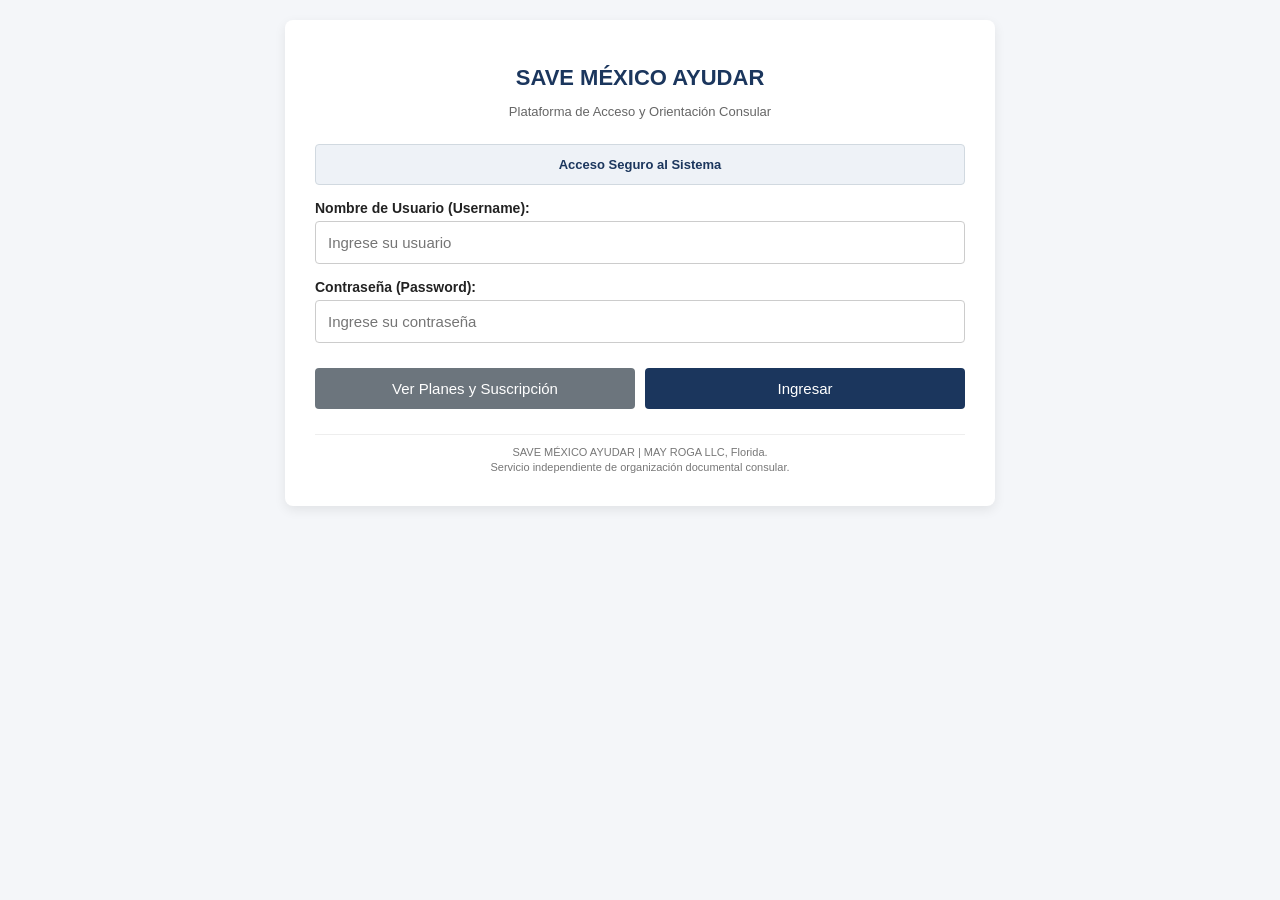
==== index.html @ ad518935 "Update index.html" ====
<!-- index.html -->
<!DOCTYPE html>
<html lang="es">
<head>
    <meta charset="UTF-8">
    <meta name="viewport" content="width=device-width, initial-scale=1.0">
    <title>SAVE MÉXICO AYUDAR - Asistente de Trámites Consulares</title>
    <style>
        body { font-family: 'Helvetica Neue', Arial, sans-serif; background: #f4f6f9; margin: 0; padding: 20px; color: #333; }
        .container { max-width: 650px; background: #fff; margin: auto; padding: 30px; border-radius: 8px; box-shadow: 0 4px 12px rgba(0,0,0,0.08); }
        h1 { color: #1b365d; text-align: center; font-size: 22px; margin-bottom: 5px; }
        p.subtitle { text-align: center; color: #666; margin-bottom: 25px; font-size: 13px; }
        .section-view { display: none; }
        .section-view.active { display: block; }
        label { display: block; margin-top: 15px; font-weight: bold; font-size: 14px; color: #222; }
        input, select { width: 100%; padding: 12px; margin-top: 5px; border: 1px solid #ccc; border-radius: 4px; box-sizing: border-box; font-size: 15px; background: #fff; }
        .buttons { margin-top: 25px; display: flex; justify-content: space-between; gap: 10px; }
        button { background: #1b365d; color: white; border: none; padding: 12px 20px; font-size: 15px; border-radius: 4px; cursor: pointer; flex: 1; }
        button.secondary { background: #6c757d; }
        button.stripe-btn { background: #635bff; font-weight: bold; }
        button:hover { opacity: 0.9; }
        .alert-box { background: #eef2f7; border: 1px solid #d1d9e0; color: #1b365d; padding: 12px; border-radius: 4px; margin-bottom: 15px; font-size: 13px; font-weight: bold; text-align: center; }
        .pricing-grid { display: flex; flex-direction: column; gap: 12px; margin-top: 15px; }
        .pricing-card { border: 1px solid #d1d9e0; border-radius: 6px; padding: 15px; background: #fdfdfd; cursor: pointer; transition: 0.2s; }
        .pricing-card:hover { border-color: #635bff; background: #f8f9ff; }
        .pricing-card h3 { margin: 0 0 5px 0; color: #1b365d; font-size: 16px; }
        .pricing-card p { margin: 0; font-size: 13px; color: #555; }
        .loading { text-align: center; font-size: 16px; color: #1b365d; display: none; margin-top: 20px; font-weight: bold; }
        .legal-footer { margin-top: 25px; font-size: 11px; color: #777; text-align: center; line-height: 1.4; border-top: 1px solid #eee; padding-top: 10px; }
    </style>
</head>
<body>

<div class="container">
    <h1>SAVE MÉXICO AYUDAR</h1>
    <p class="subtitle">Plataforma de Acceso y Orientación Consular</p>

    <!-- VISTA 1: AUTENTICACIÓN / ACCESO -->
    <div id="vista-login" class="section-view active">
        <div class="alert-box">Acceso Seguro al Sistema</div>
        
        <label>Nombre de Usuario (Username):</label>
        <input type="text" id="login_user" placeholder="Ingrese su usuario">
        
        <label>Contraseña (Password):</label>
        <input type="password" id="login_pass" placeholder="Ingrese su contraseña">

        <div class="buttons">
            <button class="secondary" onclick="mostrarSeccion('vista-planes')">Ver Planes y Suscripción</button>
            <button onclick="verificarAcceso()">Ingresar</button>
        </div>
    </div>

    <!-- VISTA 2: PLANES Y PAGOS STRIPE -->
    <div id="vista-planes" class="section-view">
        <div class="alert-box">Selecciona tu plan de servicio en SAVE MÉXICO AYUDAR</div>
        
        <div class="pricing-grid">
            <div class="pricing-card" onclick="seleccionarPlan('price_id_1', '35.99')">
                <h3>Plan Diario — $35.99 USD</h3>
                <p>Acceso único por 1 día de servicio.</p>
            </div>
            <div class="pricing-card" onclick="seleccionarPlan('price_id_2', '69.99')">
                <h3>Plan Mensual — $69.99 USD</h3>
                <p>Suscripción por 1 mes (Hasta 3 consultas diarias).</p>
            </div>
            <div class="pricing-card" onclick="seleccionarPlan('price_id_3', '300.00')">
                <h3>Plan Anual — $300.00 USD</h3>
                <p>Suscripción por 1 año completo (Hasta 10 consultas diarias).</p>
            </div>
        </div>

        <div class="buttons">
            <button class="secondary" onclick="mostrarSeccion('vista-login')">Volver al Login</button>
            <button class="stripe-btn" onclick="pagarStripe()">Proceder al Pago</button>
        </div>
    </div>

    <!-- VISTA 3: TRAMITE / PREGUNTA CENTRAL -->
    <div id="vista-tramite" class="section-view">
        <div class="alert-box">¿Qué necesitas resolver hoy?</div>
        
        <div id="paso-1" class="step-form">
            <label>Trámite o Gestión:</label>
            <select id="categoria_tramite" onchange="actualizarCamposDinamicos()">
                <option value="pasaporte">🛂 Pasaporte Mexicano</option>
                <option value="matricula">🪪 Matrícula Consular</option>
                <option value="ine">🗳️ Credencial para Votar (INE)</option>
                <option value="registro">👶 Registro de Nacimiento</option>
                <option value="actas">📜 Copias de Actas desde México</option>
                <option value="poderes">⚖️ Poderes Notariales</option>
            </select>

            <label>Primer Nombre:</label>
            <input type="text" id="primer_nombre" placeholder="Ej. JUAN">
            
            <label>Primer Apellido:</label>
            <input type="text" id="primer_apellido" placeholder="Ej. PÉREZ">
            
            <div class="buttons">
                <button class="secondary" onclick="cerrarSesion()">Salir</button>
                <button onclick="irPaso2()">Siguiente</button>
            </div>
        </div>

        <div id="paso-2" class="step-form" style="display: none;">
            <label>Fecha de Nacimiento:</label>
            <input type="date" id="fecha_nacimiento">
            
            <label>Lugar de Nacimiento en México:</label>
            <input type="text" id="lugar_nacimiento" placeholder="Ej. JALISCO">

            <label>Dirección Actual en EE. UU. (Con Código Postal):</label>
            <input type="text" id="direccion_usa" placeholder="Ej. 123 MAIN ST, MIAMI FL 33101">
            
            <label>Teléfono de Contacto (10 dígitos):</label>
            <input type="text" id="telefono" placeholder="Ej. 7860000000">

            <div id="seccion-extra" style="display: none;">
                <label id="label-extra-1">Dato Adicional:</label>
                <input type="text" id="extra_1" placeholder="">
                
                <label id="label-extra-2">Dato Opcional:</label>
                <input type="text" id="extra_2" placeholder="">
            </div>

            <div class="buttons">
                <button class="secondary" onclick="irPaso1()">Atrás</button>
                <button onclick="enviarDatosTramite()" style="background: #28a745;">Generar Guía PDF</button>
            </div>
        </div>
    </div>

    <div class="loading" id="loading-box">
        <p>Procesando solicitud...</p>
    </div>

    <div class="legal-footer">
        SAVE MÉXICO AYUDAR | MAY ROGA LLC, Florida.<br>
        Servicio independiente de organización documental consular.
    </div>
</div>

<script>
    let planSeleccionado = '';

    function mostrarSeccion(id) {
        document.querySelectorAll('.section-view').forEach(el => el.classList.remove('active'));
        document.getElementById(id).classList.add('active');
    }

    function verificarAcceso() {
        const u = document.getElementById('login_user').value.trim();
        const p = document.getElementById('login_pass').value.trim();
        if(!u || !p) {
            alert('⚠️ Ingrese su usuario y contraseña.');
            return;
        }
        mostrarSeccion('vista-tramite');
    }

    function seleccionarPlan(priceId, monto) {
        planSeleccionado = priceId;
        alert('Plan seleccionado (' + monto + ' USD).');
    }

    async function pagarStripe() {
        if(!planSeleccionado) {
            alert('⚠️ Seleccione un plan primero.');
            return;
        }
        try {
            const response = await fetch('/api/create-checkout-session', {
                method: 'POST',
                headers: { 'Content-Type': 'application/json' },
                body: JSON.stringify({ price_id: planSeleccionado })
            });
            const data = await response.json();
            if(response.ok && data.checkout_url) {
                window.location.href = data.checkout_url;
            } else {
                alert('Error al iniciar pago: ' + (data.detail || 'Desconocido'));
            }
        } catch (error) {
            alert('Error de conexión con la pasarela de pago.');
        }
    }

    function cerrarSesion() {
        document.getElementById('login_user').value = '';
        document.getElementById('login_pass').value = '';
        mostrarSeccion('vista-login');
    }

    function irPaso2() {
        if(!document.getElementById('primer_nombre').value.trim() || !document.getElementById('primer_apellido').value.trim()) {
            alert('⚠️ Complete su nombre y apellido.');
            return;
        }
        document.getElementById('paso-1').style.display = 'none';
        document.getElementById('paso-2').style.display = 'block';
        actualizarCamposDinamicos();
    }

    function irPaso1() {
        document.getElementById('paso-2').style.display = 'none';
        document.getElementById('paso-1').style.display = 'block';
    }

    function actualizarCamposDinamicos() {
        const tipo = document.getElementById('categoria_tramite').value;
        const seccionExtra = document.getElementById('seccion-extra');
        const lbl1 = document.getElementById('label-extra-1');
        const lbl2 = document.getElementById('label-extra-2');

        if (tipo === 'pasaporte' || tipo === 'ine') {
            seccionExtra.style.display = 'none';
        } else {
            seccionExtra.style.display = 'block';
            if (tipo === 'matricula') {
                lbl1.innerText = "Contacto de Emergencia:";
                lbl2.innerText = "Teléfono de Emergencia:";
            } else if (tipo === 'registro') {
                lbl1.innerText = "Nombre del Padre/Madre Mexicano:";
                lbl2.innerText = "Hospital en EE. UU.:";
            } else if (tipo === 'actas') {
                lbl1.innerText = "Tipo de Acta:";
                lbl2.innerText = "CURP o Datos de Registro:";
            } else if (tipo === 'poderes') {
                lbl1.innerText = "Nombre en México:";
                lbl2.innerText = "Propósito del Poder:";
            }
        }
    }

    async function enviarDatosTramite() {
        const dir = document.getElementById('direccion_usa').value.trim();
        const tel = document.getElementById('telefono').value.trim();
        const fecha = document.getElementById('fecha_nacimiento').value;
        const lugar = document.getElementById('lugar_nacimiento').value.trim();

        if (!dir || !tel || !fecha || !lugar) {
            alert('⚠️ Todos los campos son obligatorios.');
            return;
        }

        const payload = {
            categoria_tramite: document.getElementById('categoria_tramite').value,
            primer_nombre: document.getElementById('primer_nombre').value,
            primer_apellido: document.getElementById('primer_apellido').value,
            fecha_nacimiento: fecha,
            lugar_nacimiento: lugar,
            direccion_usa: dir,
            telefono: tel,
            extra_1: document.getElementById('extra_1').value,
            extra_2: document.getElementById('extra_2').value
        };

        document.getElementById('vista-tramite').style.display = 'none';
        document.getElementById('loading-box').style.display = 'block';

        const u = document.getElementById('login_user').value.trim();
        const p = document.getElementById('login_pass').value.trim();
        const credentials = btoa(u + ':' + p);

        try {
            const response = await fetch('/api/generar-guia-consular', {
                method: 'POST',
                headers: { 
                    'Content-Type': 'application/json',
                    'Authorization': 'Basic ' + credentials
                },
                body: JSON.stringify(payload)
            });

            const resultado = await response.json();
            if (response.ok) {
                window.location.href = resultado.archivo;
            } else {
                alert('Error: ' + resultado.detail);
                document.getElementById('loading-box').style.display = 'none';
                document.getElementById('vista-tramite').style.display = 'block';
            }
        } catch (error) {
            alert('Error de conexión.');
            document.getElementById('loading-box').style.display = 'none';
            document.getElementById('vista-tramite').style.display = 'block';
        }
    }
</script>

</body>
</html>
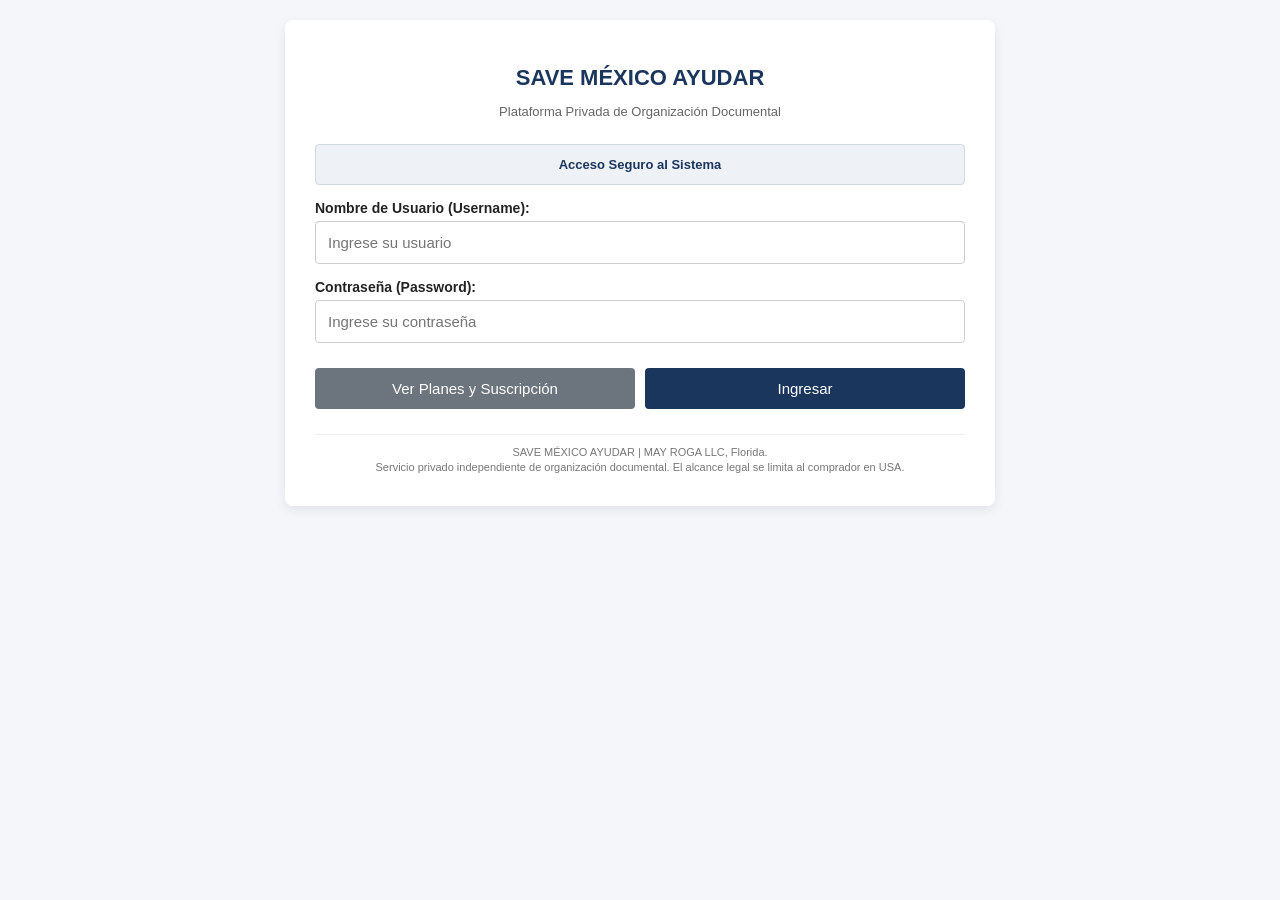
==== commit a6e5bf59: "Update index.html" ====
--- a/index.html
+++ b/index.html
@@ -4,7 +4,7 @@
 <head>
     <meta charset="UTF-8">
     <meta name="viewport" content="width=device-width, initial-scale=1.0">
-    <title>SAVE MÉXICO AYUDAR - Asistente de Trámites Consulares</title>
+    <title>SAVE MÉXICO AYUDAR - Asistencia Privada de Gestión Documental</title>
     <style>
         body { font-family: 'Helvetica Neue', Arial, sans-serif; background: #f4f6f9; margin: 0; padding: 20px; color: #333; }
         .container { max-width: 650px; background: #fff; margin: auto; padding: 30px; border-radius: 8px; box-shadow: 0 4px 12px rgba(0,0,0,0.08); }
@@ -33,7 +33,7 @@
 
 <div class="container">
     <h1>SAVE MÉXICO AYUDAR</h1>
-    <p class="subtitle">Plataforma de Acceso y Orientación Consular</p>
+    <p class="subtitle">Plataforma Privada de Organización Documental</p>
 
     <!-- VISTA 1: AUTENTICACIÓN / ACCESO -->
     <div id="vista-login" class="section-view active">
@@ -78,7 +78,7 @@
 
     <!-- VISTA 3: TRAMITE / PREGUNTA CENTRAL -->
     <div id="vista-tramite" class="section-view">
-        <div class="alert-box">¿Qué necesitas resolver hoy?</div>
+        <div class="alert-box">¿Qué trámite o expediente desea organizar hoy?</div>
         
         <div id="paso-1" class="step-form">
             <label>Trámite o Gestión:</label>
@@ -132,12 +132,12 @@
     </div>
 
     <div class="loading" id="loading-box">
-        <p>Procesando solicitud...</p>
+        <p>Procesando solicitud de expediente...</p>
     </div>
 
     <div class="legal-footer">
         SAVE MÉXICO AYUDAR | MAY ROGA LLC, Florida.<br>
-        Servicio independiente de organización documental consular.
+        Servicio privado independiente de organización documental. El alcance legal se limita al comprador en USA.
     </div>
 </div>
 
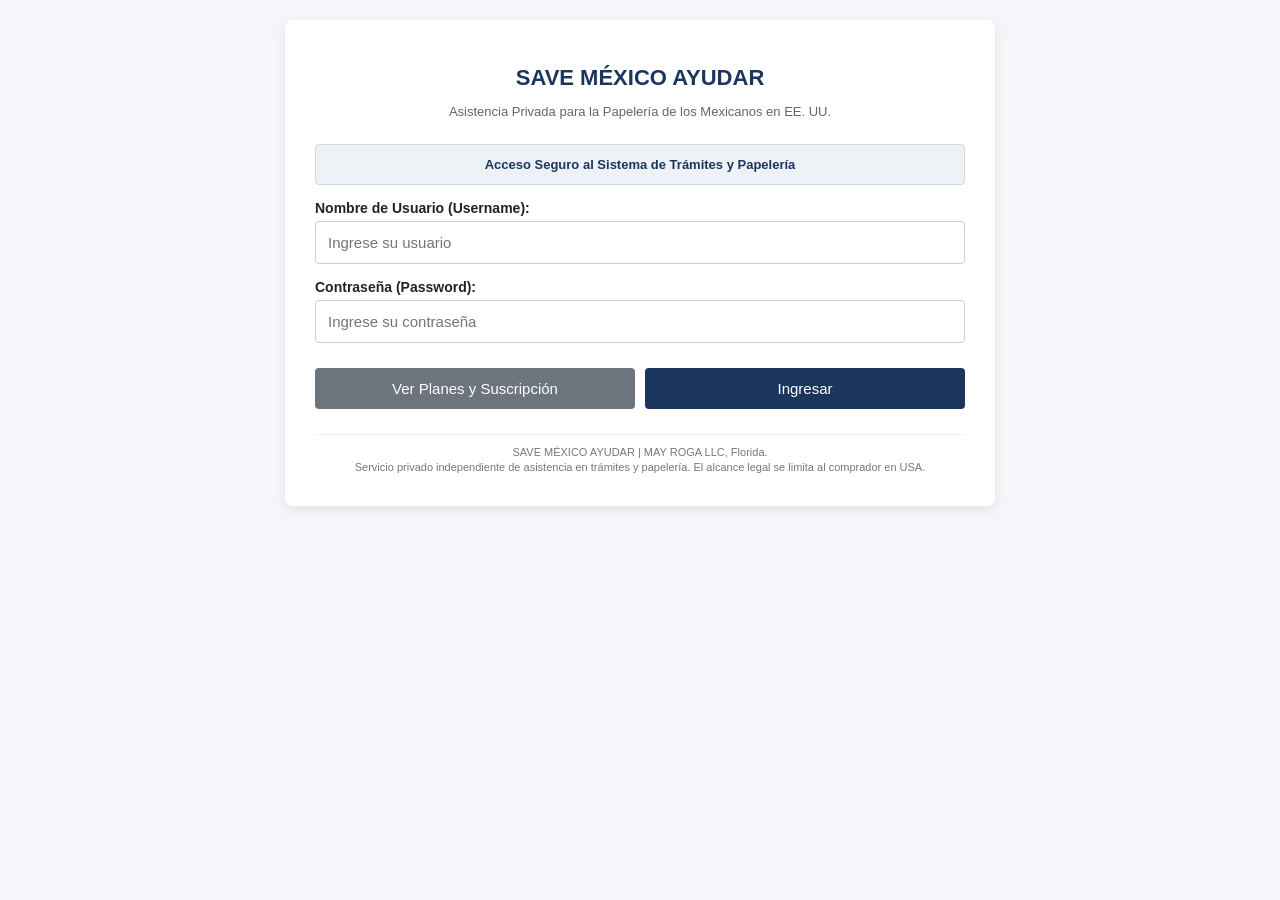
==== commit bec07c17: "Update index.html" ====
--- a/index.html
+++ b/index.html
@@ -33,11 +33,11 @@
 
 <div class="container">
     <h1>SAVE MÉXICO AYUDAR</h1>
-    <p class="subtitle">Plataforma Privada de Organización Documental</p>
+    <p class="subtitle">Asistencia Privada para la Papelería de los Mexicanos en EE. UU.</p>
 
     <!-- VISTA 1: AUTENTICACIÓN / ACCESO -->
     <div id="vista-login" class="section-view active">
-        <div class="alert-box">Acceso Seguro al Sistema</div>
+        <div class="alert-box">Acceso Seguro al Sistema de Trámites y Papelería</div>
         
         <label>Nombre de Usuario (Username):</label>
         <input type="text" id="login_user" placeholder="Ingrese su usuario">
@@ -53,18 +53,18 @@
 
     <!-- VISTA 2: PLANES Y PAGOS STRIPE -->
     <div id="vista-planes" class="section-view">
-        <div class="alert-box">Selecciona tu plan de servicio en SAVE MÉXICO AYUDAR</div>
+        <div class="alert-box">Selecciona tu plan para resolver tu papelería sin pagar gestores costosos</div>
         
         <div class="pricing-grid">
-            <div class="pricing-card" onclick="seleccionarPlan('price_id_1', '35.99')">
+            <div class="pricing-card" onclick="seleccionarPlan('price_1OtXYZ...', '35.99')">
                 <h3>Plan Diario — $35.99 USD</h3>
-                <p>Acceso único por 1 día de servicio.</p>
-            </div>
-            <div class="pricing-card" onclick="seleccionarPlan('price_id_2', '69.99')">
+                <p>Acceso único por 1 día de servicio para tus gestiones urgentes.</p>
+            </div>
+            <div class="pricing-card" onclick="seleccionarPlan('price_1OtXZa...', '69.99')">
                 <h3>Plan Mensual — $69.99 USD</h3>
                 <p>Suscripción por 1 mes (Hasta 3 consultas diarias).</p>
             </div>
-            <div class="pricing-card" onclick="seleccionarPlan('price_id_3', '300.00')">
+            <div class="pricing-card" onclick="seleccionarPlan('price_1OtXac...', '300.00')">
                 <h3>Plan Anual — $300.00 USD</h3>
                 <p>Suscripción por 1 año completo (Hasta 10 consultas diarias).</p>
             </div>
@@ -78,10 +78,10 @@
 
     <!-- VISTA 3: TRAMITE / PREGUNTA CENTRAL -->
     <div id="vista-tramite" class="section-view">
-        <div class="alert-box">¿Qué trámite o expediente desea organizar hoy?</div>
+        <div class="alert-box">¿Qué trámite o documento consular necesitas resolver hoy?</div>
         
         <div id="paso-1" class="step-form">
-            <label>Trámite o Gestión:</label>
+            <label>Trámite o Papelería:</label>
             <select id="categoria_tramite" onchange="actualizarCamposDinamicos()">
                 <option value="pasaporte">🛂 Pasaporte Mexicano</option>
                 <option value="matricula">🪪 Matrícula Consular</option>
@@ -94,9 +94,15 @@
             <label>Primer Nombre:</label>
             <input type="text" id="primer_nombre" placeholder="Ej. JUAN">
             
+            <label>Segundo Nombre (Opcional):</label>
+            <input type="text" id="segundo_nombre" placeholder="Ej. CARLOS">
+
             <label>Primer Apellido:</label>
             <input type="text" id="primer_apellido" placeholder="Ej. PÉREZ">
             
+            <label>Segundo Apellido (Opcional):</label>
+            <input type="text" id="segundo_apellido" placeholder="Ej. GÓMEZ">
+
             <div class="buttons">
                 <button class="secondary" onclick="cerrarSesion()">Salir</button>
                 <button onclick="irPaso2()">Siguiente</button>
@@ -132,12 +138,12 @@
     </div>
 
     <div class="loading" id="loading-box">
-        <p>Procesando solicitud de expediente...</p>
+        <p>Procesando su solicitud de papelería...</p>
     </div>
 
     <div class="legal-footer">
         SAVE MÉXICO AYUDAR | MAY ROGA LLC, Florida.<br>
-        Servicio privado independiente de organización documental. El alcance legal se limita al comprador en USA.
+        Servicio privado independiente de asistencia en trámites y papelería. El alcance legal se limita al comprador en USA.
     </div>
 </div>
 
@@ -194,7 +200,7 @@
 
     function irPaso2() {
         if(!document.getElementById('primer_nombre').value.trim() || !document.getElementById('primer_apellido').value.trim()) {
-            alert('⚠️ Complete su nombre y apellido.');
+            alert('⚠️ Complete su primer nombre y primer apellido.');
             return;
         }
         document.getElementById('paso-1').style.display = 'none';
@@ -240,14 +246,16 @@
         const lugar = document.getElementById('lugar_nacimiento').value.trim();
 
         if (!dir || !tel || !fecha || !lugar) {
-            alert('⚠️ Todos los campos son obligatorios.');
+            alert('⚠️ Todos los campos obligatorios deben estar llenos.');
             return;
         }
 
         const payload = {
             categoria_tramite: document.getElementById('categoria_tramite').value,
             primer_nombre: document.getElementById('primer_nombre').value,
+            segundo_nombre: document.getElementById('segundo_nombre').value,
             primer_apellido: document.getElementById('primer_apellido').value,
+            segundo_apellido: document.getElementById('segundo_apellido').value,
             fecha_nacimiento: fecha,
             lugar_nacimiento: lugar,
             direccion_usa: dir,
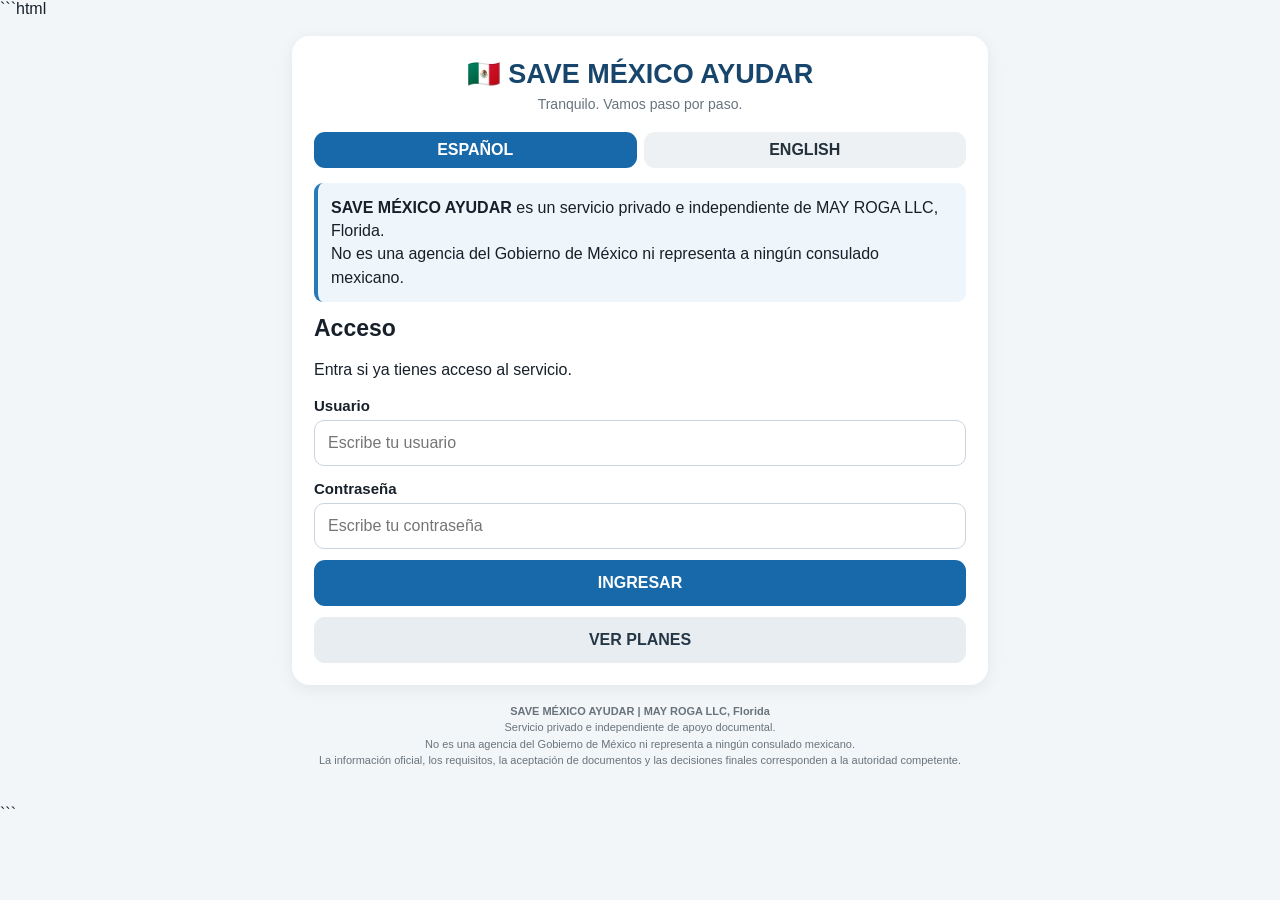
==== commit 420062aa: "Update index.html" ====
--- a/index.html
+++ b/index.html
@@ -1,301 +1,614 @@
-<!-- index.html -->
+```html
 <!DOCTYPE html>
 <html lang="es">
 <head>
-    <meta charset="UTF-8">
-    <meta name="viewport" content="width=device-width, initial-scale=1.0">
-    <title>SAVE MÉXICO AYUDAR - Asistencia Privada de Gestión Documental</title>
-    <style>
-        body { font-family: 'Helvetica Neue', Arial, sans-serif; background: #f4f6f9; margin: 0; padding: 20px; color: #333; }
-        .container { max-width: 650px; background: #fff; margin: auto; padding: 30px; border-radius: 8px; box-shadow: 0 4px 12px rgba(0,0,0,0.08); }
-        h1 { color: #1b365d; text-align: center; font-size: 22px; margin-bottom: 5px; }
-        p.subtitle { text-align: center; color: #666; margin-bottom: 25px; font-size: 13px; }
-        .section-view { display: none; }
-        .section-view.active { display: block; }
-        label { display: block; margin-top: 15px; font-weight: bold; font-size: 14px; color: #222; }
-        input, select { width: 100%; padding: 12px; margin-top: 5px; border: 1px solid #ccc; border-radius: 4px; box-sizing: border-box; font-size: 15px; background: #fff; }
-        .buttons { margin-top: 25px; display: flex; justify-content: space-between; gap: 10px; }
-        button { background: #1b365d; color: white; border: none; padding: 12px 20px; font-size: 15px; border-radius: 4px; cursor: pointer; flex: 1; }
-        button.secondary { background: #6c757d; }
-        button.stripe-btn { background: #635bff; font-weight: bold; }
-        button:hover { opacity: 0.9; }
-        .alert-box { background: #eef2f7; border: 1px solid #d1d9e0; color: #1b365d; padding: 12px; border-radius: 4px; margin-bottom: 15px; font-size: 13px; font-weight: bold; text-align: center; }
-        .pricing-grid { display: flex; flex-direction: column; gap: 12px; margin-top: 15px; }
-        .pricing-card { border: 1px solid #d1d9e0; border-radius: 6px; padding: 15px; background: #fdfdfd; cursor: pointer; transition: 0.2s; }
-        .pricing-card:hover { border-color: #635bff; background: #f8f9ff; }
-        .pricing-card h3 { margin: 0 0 5px 0; color: #1b365d; font-size: 16px; }
-        .pricing-card p { margin: 0; font-size: 13px; color: #555; }
-        .loading { text-align: center; font-size: 16px; color: #1b365d; display: none; margin-top: 20px; font-weight: bold; }
-        .legal-footer { margin-top: 25px; font-size: 11px; color: #777; text-align: center; line-height: 1.4; border-top: 1px solid #eee; padding-top: 10px; }
-    </style>
+<meta charset="UTF-8">
+<meta name="viewport" content="width=device-width,initial-scale=1">
+<title>SAVE MÉXICO AYUDAR</title>
+<style>
+*{box-sizing:border-box}
+body{margin:0;background:#f3f6f8;color:#17202a;font-family:Arial,Helvetica,sans-serif}
+.wrap{max-width:720px;margin:auto;padding:18px 12px}
+.card{background:#fff;border-radius:18px;padding:22px;box-shadow:0 4px 18px #0001;margin-bottom:15px}
+.logo{text-align:center;font-size:27px;font-weight:800;color:#17456b}
+.sub{text-align:center;color:#68737d;font-size:14px;margin:6px 0 20px}
+h2{font-size:23px;margin:0 0 8px;color:#17202a}
+h3{font-size:18px;margin:0 0 8px}
+p{line-height:1.45}
+.small{font-size:13px;color:#68737d}
+.notice{background:#eef6fb;border-left:4px solid #2879b7;padding:13px;border-radius:9px;margin:13px 0;line-height:1.45}
+.warn{background:#fff7df;border-left:4px solid #d69b00;padding:13px;border-radius:9px;margin:13px 0;line-height:1.45}
+.center{text-align:center}
+.hidden{display:none!important}
+.lang{display:flex;gap:7px;margin-bottom:15px}
+.lang button{margin:0;padding:9px;background:#edf1f4;color:#23313c}
+.lang button.active{background:#1769aa;color:#fff}
+.progress{display:flex;gap:5px;margin-bottom:20px}
+.progress span{height:5px;flex:1;background:#dce3e8;border-radius:5px}
+.progress span.on{background:#2879b7}
+.step{display:none}
+.step.active{display:block}
+label{display:block;font-weight:700;font-size:15px;margin:14px 0 6px}
+input,select,textarea{width:100%;padding:13px;border:1px solid #cbd5df;border-radius:10px;font-size:16px;background:#fff}
+textarea{min-height:95px;resize:vertical}
+button{width:100%;border:0;border-radius:11px;padding:14px 15px;margin-top:11px;background:#1769aa;color:#fff;font-size:16px;font-weight:700;cursor:pointer}
+button.secondary{background:#e8edf1;color:#253746}
+button.green{background:#25804d}
+button.red{background:#a92f2f}
+.choice{border:1px solid #ccd6df;border-radius:13px;padding:16px;margin:10px 0;cursor:pointer}
+.choice:hover{background:#f5f8fa}
+.choice strong{display:block;font-size:17px;margin-bottom:4px}
+.choice span{font-size:13px;color:#68737d}
+.grid{display:grid;grid-template-columns:1fr 1fr;gap:10px}
+.filebox{border:2px dashed #bdc9d3;border-radius:13px;padding:15px;text-align:center;margin-top:10px}
+.filebox input{border:0;padding:5px}
+.actions{display:flex;gap:9px}
+.actions button{flex:1}
+.summary{background:#f7f9fa;border-radius:11px;padding:13px}
+.row{display:flex;justify-content:space-between;gap:12px;padding:9px 0;border-bottom:1px solid #e2e7ea}
+.row:last-child{border-bottom:0}
+.row b{max-width:40%}
+.row span{max-width:60%;text-align:right;word-break:break-word}
+.file-action{display:none;margin-top:12px}
+.file-action button{font-size:14px}
+#loading{position:fixed;inset:0;background:#0008;z-index:50;display:flex;align-items:center;justify-content:center}
+.loader{background:#fff;border-radius:15px;padding:24px;text-align:center;width:280px}
+.footer{text-align:center;color:#69737c;font-size:11px;line-height:1.5;margin:18px 5px}
+@media(max-width:600px){.grid{grid-template-columns:1fr}.card{padding:18px}.row{display:block}.row b,.row span{display:block;max-width:100%;text-align:left}.actions{display:block}}
+</style>
 </head>
 <body>
-
-<div class="container">
-    <h1>SAVE MÉXICO AYUDAR</h1>
-    <p class="subtitle">Asistencia Privada para la Papelería de los Mexicanos en EE. UU.</p>
-
-    <!-- VISTA 1: AUTENTICACIÓN / ACCESO -->
-    <div id="vista-login" class="section-view active">
-        <div class="alert-box">Acceso Seguro al Sistema de Trámites y Papelería</div>
-        
-        <label>Nombre de Usuario (Username):</label>
-        <input type="text" id="login_user" placeholder="Ingrese su usuario">
-        
-        <label>Contraseña (Password):</label>
-        <input type="password" id="login_pass" placeholder="Ingrese su contraseña">
-
-        <div class="buttons">
-            <button class="secondary" onclick="mostrarSeccion('vista-planes')">Ver Planes y Suscripción</button>
-            <button onclick="verificarAcceso()">Ingresar</button>
-        </div>
-    </div>
-
-    <!-- VISTA 2: PLANES Y PAGOS STRIPE -->
-    <div id="vista-planes" class="section-view">
-        <div class="alert-box">Selecciona tu plan para resolver tu papelería sin pagar gestores costosos</div>
-        
-        <div class="pricing-grid">
-            <div class="pricing-card" onclick="seleccionarPlan('price_1OtXYZ...', '35.99')">
-                <h3>Plan Diario — $35.99 USD</h3>
-                <p>Acceso único por 1 día de servicio para tus gestiones urgentes.</p>
-            </div>
-            <div class="pricing-card" onclick="seleccionarPlan('price_1OtXZa...', '69.99')">
-                <h3>Plan Mensual — $69.99 USD</h3>
-                <p>Suscripción por 1 mes (Hasta 3 consultas diarias).</p>
-            </div>
-            <div class="pricing-card" onclick="seleccionarPlan('price_1OtXac...', '300.00')">
-                <h3>Plan Anual — $300.00 USD</h3>
-                <p>Suscripción por 1 año completo (Hasta 10 consultas diarias).</p>
-            </div>
-        </div>
-
-        <div class="buttons">
-            <button class="secondary" onclick="mostrarSeccion('vista-login')">Volver al Login</button>
-            <button class="stripe-btn" onclick="pagarStripe()">Proceder al Pago</button>
-        </div>
-    </div>
-
-    <!-- VISTA 3: TRAMITE / PREGUNTA CENTRAL -->
-    <div id="vista-tramite" class="section-view">
-        <div class="alert-box">¿Qué trámite o documento consular necesitas resolver hoy?</div>
-        
-        <div id="paso-1" class="step-form">
-            <label>Trámite o Papelería:</label>
-            <select id="categoria_tramite" onchange="actualizarCamposDinamicos()">
-                <option value="pasaporte">🛂 Pasaporte Mexicano</option>
-                <option value="matricula">🪪 Matrícula Consular</option>
-                <option value="ine">🗳️ Credencial para Votar (INE)</option>
-                <option value="registro">👶 Registro de Nacimiento</option>
-                <option value="actas">📜 Copias de Actas desde México</option>
-                <option value="poderes">⚖️ Poderes Notariales</option>
-            </select>
-
-            <label>Primer Nombre:</label>
-            <input type="text" id="primer_nombre" placeholder="Ej. JUAN">
-            
-            <label>Segundo Nombre (Opcional):</label>
-            <input type="text" id="segundo_nombre" placeholder="Ej. CARLOS">
-
-            <label>Primer Apellido:</label>
-            <input type="text" id="primer_apellido" placeholder="Ej. PÉREZ">
-            
-            <label>Segundo Apellido (Opcional):</label>
-            <input type="text" id="segundo_apellido" placeholder="Ej. GÓMEZ">
-
-            <div class="buttons">
-                <button class="secondary" onclick="cerrarSesion()">Salir</button>
-                <button onclick="irPaso2()">Siguiente</button>
-            </div>
-        </div>
-
-        <div id="paso-2" class="step-form" style="display: none;">
-            <label>Fecha de Nacimiento:</label>
-            <input type="date" id="fecha_nacimiento">
-            
-            <label>Lugar de Nacimiento en México:</label>
-            <input type="text" id="lugar_nacimiento" placeholder="Ej. JALISCO">
-
-            <label>Dirección Actual en EE. UU. (Con Código Postal):</label>
-            <input type="text" id="direccion_usa" placeholder="Ej. 123 MAIN ST, MIAMI FL 33101">
-            
-            <label>Teléfono de Contacto (10 dígitos):</label>
-            <input type="text" id="telefono" placeholder="Ej. 7860000000">
-
-            <div id="seccion-extra" style="display: none;">
-                <label id="label-extra-1">Dato Adicional:</label>
-                <input type="text" id="extra_1" placeholder="">
-                
-                <label id="label-extra-2">Dato Opcional:</label>
-                <input type="text" id="extra_2" placeholder="">
-            </div>
-
-            <div class="buttons">
-                <button class="secondary" onclick="irPaso1()">Atrás</button>
-                <button onclick="enviarDatosTramite()" style="background: #28a745;">Generar Guía PDF</button>
-            </div>
-        </div>
-    </div>
-
-    <div class="loading" id="loading-box">
-        <p>Procesando su solicitud de papelería...</p>
-    </div>
-
-    <div class="legal-footer">
-        SAVE MÉXICO AYUDAR | MAY ROGA LLC, Florida.<br>
-        Servicio privado independiente de asistencia en trámites y papelería. El alcance legal se limita al comprador en USA.
-    </div>
+<div class="wrap">
+
+<div class="card">
+<div class="logo">🇲🇽 SAVE MÉXICO AYUDAR</div>
+<div class="sub" id="subtitle">Tranquilo. Vamos paso por paso.</div>
+
+<div class="lang">
+<button id="esBtn" class="active" onclick="setLang('es')">ESPAÑOL</button>
+<button id="enBtn" onclick="setLang('en')">ENGLISH</button>
+</div>
+
+<div class="notice">
+<strong>SAVE MÉXICO AYUDAR</strong> es un servicio privado e independiente de MAY ROGA LLC, Florida.<br>
+No es una agencia del Gobierno de México ni representa a ningún consulado mexicano.
+</div>
+
+<!-- ACCESO -->
+<div id="login">
+<h2 id="loginTitle">Acceso</h2>
+<p id="loginText">Entra si ya tienes acceso al servicio.</p>
+
+<label id="userLabel">Usuario</label>
+<input id="usuario" autocomplete="username" placeholder="Escribe tu usuario">
+
+<label id="passLabel">Contraseña</label>
+<input id="password" type="password" autocomplete="current-password" placeholder="Escribe tu contraseña">
+
+<button onclick="ingresar()" id="loginBtn">INGRESAR</button>
+<button class="secondary" onclick="togglePlanes()" id="plansBtn">VER PLANES</button>
+
+<div id="planes" class="hidden">
+<h3 style="margin-top:20px">Elige tu acceso</h3>
+
+<div class="choice" onclick="pagar('daily')">
+<strong>Uso diario — $35.99 USD</strong>
+<span>Acceso para una preparación.</span>
+</div>
+
+<div class="choice" onclick="pagar('monthly')">
+<strong>Mensual — $69.99 USD</strong>
+<span>Acceso durante un mes.</span>
+</div>
+
+<div class="choice" onclick="pagar('annual')">
+<strong>Anual — $300.00 USD</strong>
+<span>Acceso durante un año.</span>
+</div>
+
+<p class="small">El pago se procesa mediante Stripe.</p>
+</div>
+</div>
+
+<!-- APLICACIÓN -->
+<div id="app" class="hidden">
+
+<div class="progress">
+<span id="pr1" class="on"></span><span id="pr2"></span><span id="pr3"></span>
+<span id="pr4"></span><span id="pr5"></span><span id="pr6"></span>
+</div>
+
+<!-- 1 -->
+<section id="step1" class="step active">
+<h2>¿Qué necesitas hacer?</h2>
+<p>Elige una sola opción.</p>
+
+<div class="choice" onclick="elegir('pasaporte')">
+<strong>🛂 Pasaporte Mexicano</strong>
+<span>Preparar información y documentos.</span>
+</div>
+
+<div class="choice" onclick="elegir('matricula')">
+<strong>🪪 Matrícula Consular</strong>
+<span>Preparar información y documentos.</span>
+</div>
+
+<div class="choice" onclick="elegir('ine')">
+<strong>🗳️ Credencial para Votar (INE)</strong>
+<span>Preparar información y documentos.</span>
+</div>
+
+<div class="choice" onclick="elegir('registro')">
+<strong>👶 Registro de Nacimiento</strong>
+<span>Preparar información y documentos.</span>
+</div>
+
+<div class="choice" onclick="elegir('actas')">
+<strong>📄 Actas</strong>
+<span>Organizar la información disponible.</span>
+</div>
+
+<div class="choice" onclick="elegir('poderes')">
+<strong>✍️ Poderes Notariales</strong>
+<span>Preparar la información necesaria.</span>
+</div>
+</section>
+
+<!-- 2 -->
+<section id="step2" class="step">
+<h2>¿Qué documento tienes?</h2>
+<p>Cuéntanos qué documentos ya tienes.</p>
+
+<label>Documentos disponibles</label>
+<textarea id="documentos_tenidos" placeholder="Ejemplo: pasaporte anterior, acta, identificación..."></textarea>
+
+<div class="filebox">
+<strong>📎 Agregar un archivo</strong>
+<p class="small">Puedes agregar una foto o un PDF.</p>
+<input id="archivo" type="file" accept=".pdf,image/jpeg,image/png">
+<div id="archivoInfo" class="small"></div>
+</div>
+
+<div id="fileActions" class="file-action">
+<p><strong>¿Qué quieres hacer con este archivo?</strong></p>
+<button onclick="accionArchivo('insertar')">① Insertarlo en mi PDF</button>
+<button onclick="accionArchivo('extraer')">② Extraer información</button>
+<button class="secondary" onclick="accionArchivo('sesion')">③ Conservarlo durante esta sesión</button>
+<button class="red" onclick="accionArchivo('eliminar')">④ Eliminarlo</button>
+</div>
+
+<button onclick="continuarDocumentos()">CONTINUAR</button>
+<button class="secondary" onclick="go(1)">ATRÁS</button>
+</section>
+
+<!-- 3 -->
+<section id="step3" class="step">
+<h2>¿Qué te falta?</h2>
+<p>Escribe lo que todavía no tienes.</p>
+
+<label>Documentos faltantes</label>
+<textarea id="documentos_faltantes" placeholder="Ejemplo: comprobante de domicilio..."></textarea>
+
+<div class="notice">
+<strong>¿No estás seguro?</strong><br>
+Puedes escribir tu duda en el cajón de preguntas.
+</div>
+
+<button onclick="go(4)">CONTINUAR</button>
+<button class="secondary" onclick="go(2)">ATRÁS</button>
+</section>
+
+<!-- 4 -->
+<section id="step4" class="step">
+<h2>Ahora necesitamos tus datos</h2>
+<p>Escribe la información con cuidado.</p>
+
+<div class="grid">
+<div><label>Primer nombre *</label><input id="primer_nombre"></div>
+<div><label>Segundo nombre</label><input id="segundo_nombre"></div>
+</div>
+
+<div class="grid">
+<div><label>Primer apellido *</label><input id="primer_apellido"></div>
+<div><label>Segundo apellido</label><input id="segundo_apellido"></div>
+</div>
+
+<label>Fecha de nacimiento *</label>
+<input id="fecha_nacimiento" type="date">
+
+<label>Lugar de nacimiento en México *</label>
+<input id="lugar_nacimiento" placeholder="Ciudad y Estado">
+
+<label>Dirección actual en EE. UU. *</label>
+<input id="direccion_usa">
+
+<label>Teléfono *</label>
+<input id="telefono" type="tel">
+
+<label>Nacionalidad</label>
+<input id="nacionalidad" value="Mexicana">
+
+<label>Consulado</label>
+<input id="consulado" placeholder="Si ya lo sabes">
+
+<label>Cita</label>
+<input id="cita" placeholder="Si ya tienes una cita">
+
+<div id="extras"></div>
+
+<div class="notice">
+<strong>Revisa antes de continuar.</strong><br>
+La aplicación organiza los datos que tú proporcionas.
+</div>
+
+<button onclick="revisar()">REVISAR DATOS</button>
+<button class="secondary" onclick="go(3)">ATRÁS</button>
+</section>
+
+<!-- 5 -->
+<section id="step5" class="step">
+<h2>Revisa todo</h2>
+<p>Comprueba que tu información esté correcta.</p>
+
+<div id="resumen" class="summary"></div>
+
+<div class="warn">
+<strong>VERIFICAR → PREPARAR → CONFIRMAR → GENERAR</strong><br>
+Los requisitos finales y las decisiones corresponden a la autoridad competente.
+</div>
+
+<label>
+<input id="confirmar" type="checkbox" style="width:auto">
+ Confirmo que revisé mis datos.
+</label>
+
+<button class="green" onclick="generar()">GENERAR GUÍA PDF</button>
+<button class="secondary" onclick="go(4)">CORREGIR</button>
+</section>
+
+<!-- 6 -->
+<section id="step6" class="step">
+<h2>Tu guía está lista</h2>
+<p>Ya puedes descargar tu documento de preparación.</p>
+
+<div class="notice center">
+<strong>📄 GUÍA DE PREPARACIÓN</strong><br>
+Este documento fue generado con la información que proporcionaste.
+</div>
+
+<a id="descarga" href="#" target="_blank">
+<button class="green">DESCARGAR PDF</button>
+</a>
+
+<h3 style="margin-top:25px">¿Qué ocurrió con tu trámite?</h3>
+<p>Elige lo que ocurrió después.</p>
+
+<div class="choice" onclick="resultado('aprobado')">
+<strong>✅ Aprobado / completado</strong>
+<span>Ya terminé.</span>
+</div>
+
+<div class="choice" onclick="resultado('otro_documento')">
+<strong>⚠️ Me pidieron otro documento</strong>
+<span>Necesito continuar.</span>
+</div>
+
+<div class="choice" onclick="resultado('no_pude')">
+<strong>❌ No pude completarlo</strong>
+<span>Necesito revisar el siguiente paso.</span>
+</div>
+
+<div class="choice" onclick="resultado('continuar')">
+<strong>🔄 Necesito continuar</strong>
+<span>Quiero seguir preparando mi trámite.</span>
+</div>
+
+<div id="resultadoBox" class="notice hidden"></div>
+</section>
+
+<!-- DUDAS -->
+<div class="card" style="padding:17px;margin-top:15px">
+<h3>❓ ¿TIENES UNA DUDA?</h3>
+<p class="small">Pregunta solamente sobre el trámite y los documentos que estás preparando.</p>
+
+<textarea id="pregunta" placeholder="Ejemplo: ¿Qué es la matrícula consular?"></textarea>
+
+<button onclick="preguntar()">PREGUNTAR</button>
+
+<div id="respuesta" class="notice hidden"></div>
+</div>
+
+</div>
+</div>
+
+<div class="footer">
+<strong>SAVE MÉXICO AYUDAR | MAY ROGA LLC, Florida</strong><br>
+Servicio privado e independiente de apoyo documental.<br>
+No es una agencia del Gobierno de México ni representa a ningún consulado mexicano.<br>
+La información oficial, los requisitos, la aceptación de documentos y las decisiones finales corresponden a la autoridad competente.
+</div>
+
+</div>
+
+<div id="loading" class="hidden">
+<div class="loader">
+<strong id="loadTitle">Un momento...</strong>
+<p id="loadText">Estamos preparando tu información.</p>
+</div>
 </div>
 
 <script>
-    let planSeleccionado = '';
-
-    function mostrarSeccion(id) {
-        document.querySelectorAll('.section-view').forEach(el => el.classList.remove('active'));
-        document.getElementById(id).classList.add('active');
-    }
-
-    function verificarAcceso() {
-        const u = document.getElementById('login_user').value.trim();
-        const p = document.getElementById('login_pass').value.trim();
-        if(!u || !p) {
-            alert('⚠️ Ingrese su usuario y contraseña.');
-            return;
-        }
-        mostrarSeccion('vista-tramite');
-    }
-
-    function seleccionarPlan(priceId, monto) {
-        planSeleccionado = priceId;
-        alert('Plan seleccionado (' + monto + ' USD).');
-    }
-
-    async function pagarStripe() {
-        if(!planSeleccionado) {
-            alert('⚠️ Seleccione un plan primero.');
-            return;
-        }
-        try {
-            const response = await fetch('/api/create-checkout-session', {
-                method: 'POST',
-                headers: { 'Content-Type': 'application/json' },
-                body: JSON.stringify({ price_id: planSeleccionado })
-            });
-            const data = await response.json();
-            if(response.ok && data.checkout_url) {
-                window.location.href = data.checkout_url;
-            } else {
-                alert('Error al iniciar pago: ' + (data.detail || 'Desconocido'));
-            }
-        } catch (error) {
-            alert('Error de conexión con la pasarela de pago.');
-        }
-    }
-
-    function cerrarSesion() {
-        document.getElementById('login_user').value = '';
-        document.getElementById('login_pass').value = '';
-        mostrarSeccion('vista-login');
-    }
-
-    function irPaso2() {
-        if(!document.getElementById('primer_nombre').value.trim() || !document.getElementById('primer_apellido').value.trim()) {
-            alert('⚠️ Complete su primer nombre y primer apellido.');
-            return;
-        }
-        document.getElementById('paso-1').style.display = 'none';
-        document.getElementById('paso-2').style.display = 'block';
-        actualizarCamposDinamicos();
-    }
-
-    function irPaso1() {
-        document.getElementById('paso-2').style.display = 'none';
-        document.getElementById('paso-1').style.display = 'block';
-    }
-
-    function actualizarCamposDinamicos() {
-        const tipo = document.getElementById('categoria_tramite').value;
-        const seccionExtra = document.getElementById('seccion-extra');
-        const lbl1 = document.getElementById('label-extra-1');
-        const lbl2 = document.getElementById('label-extra-2');
-
-        if (tipo === 'pasaporte' || tipo === 'ine') {
-            seccionExtra.style.display = 'none';
-        } else {
-            seccionExtra.style.display = 'block';
-            if (tipo === 'matricula') {
-                lbl1.innerText = "Contacto de Emergencia:";
-                lbl2.innerText = "Teléfono de Emergencia:";
-            } else if (tipo === 'registro') {
-                lbl1.innerText = "Nombre del Padre/Madre Mexicano:";
-                lbl2.innerText = "Hospital en EE. UU.:";
-            } else if (tipo === 'actas') {
-                lbl1.innerText = "Tipo de Acta:";
-                lbl2.innerText = "CURP o Datos de Registro:";
-            } else if (tipo === 'poderes') {
-                lbl1.innerText = "Nombre en México:";
-                lbl2.innerText = "Propósito del Poder:";
-            }
-        }
-    }
-
-    async function enviarDatosTramite() {
-        const dir = document.getElementById('direccion_usa').value.trim();
-        const tel = document.getElementById('telefono').value.trim();
-        const fecha = document.getElementById('fecha_nacimiento').value;
-        const lugar = document.getElementById('lugar_nacimiento').value.trim();
-
-        if (!dir || !tel || !fecha || !lugar) {
-            alert('⚠️ Todos los campos obligatorios deben estar llenos.');
-            return;
-        }
-
-        const payload = {
-            categoria_tramite: document.getElementById('categoria_tramite').value,
-            primer_nombre: document.getElementById('primer_nombre').value,
-            segundo_nombre: document.getElementById('segundo_nombre').value,
-            primer_apellido: document.getElementById('primer_apellido').value,
-            segundo_apellido: document.getElementById('segundo_apellido').value,
-            fecha_nacimiento: fecha,
-            lugar_nacimiento: lugar,
-            direccion_usa: dir,
-            telefono: tel,
-            extra_1: document.getElementById('extra_1').value,
-            extra_2: document.getElementById('extra_2').value
-        };
-
-        document.getElementById('vista-tramite').style.display = 'none';
-        document.getElementById('loading-box').style.display = 'block';
-
-        const u = document.getElementById('login_user').value.trim();
-        const p = document.getElementById('login_pass').value.trim();
-        const credentials = btoa(u + ':' + p);
-
-        try {
-            const response = await fetch('/api/generar-guia-consular', {
-                method: 'POST',
-                headers: { 
-                    'Content-Type': 'application/json',
-                    'Authorization': 'Basic ' + credentials
-                },
-                body: JSON.stringify(payload)
-            });
-
-            const resultado = await response.json();
-            if (response.ok) {
-                window.location.href = resultado.archivo;
-            } else {
-                alert('Error: ' + resultado.detail);
-                document.getElementById('loading-box').style.display = 'none';
-                document.getElementById('vista-tramite').style.display = 'block';
-            }
-        } catch (error) {
-            alert('Error de conexión.');
-            document.getElementById('loading-box').style.display = 'none';
-            document.getElementById('vista-tramite').style.display = 'block';
-        }
-    }
+let lang="es",step=1,tramite="",credentials="",archivo=null,accion="";
+
+const nombres={
+pasaporte:"Pasaporte Mexicano",
+matricula:"Matrícula Consular",
+ine:"Credencial para Votar (INE)",
+registro:"Registro de Nacimiento",
+actas:"Actas",
+poderes:"Poderes Notariales"
+};
+
+function setLang(l){
+ lang=l;
+ document.documentElement.lang=l;
+ document.getElementById("esBtn").classList.toggle("active",l==="es");
+ document.getElementById("enBtn").classList.toggle("active",l==="en");
+ if(l==="en"){
+  document.getElementById("subtitle").textContent="Stay calm. We will go step by step.";
+  document.getElementById("loginTitle").textContent="Access";
+  document.getElementById("loginText").textContent="Enter if you already have access.";
+  document.getElementById("userLabel").textContent="Username";
+  document.getElementById("passLabel").textContent="Password";
+  document.getElementById("loginBtn").textContent="SIGN IN";
+  document.getElementById("plansBtn").textContent="VIEW PLANS";
+ }else{
+  document.getElementById("subtitle").textContent="Tranquilo. Vamos paso por paso.";
+  document.getElementById("loginTitle").textContent="Acceso";
+  document.getElementById("loginText").textContent="Entra si ya tienes acceso al servicio.";
+  document.getElementById("userLabel").textContent="Usuario";
+  document.getElementById("passLabel").textContent="Contraseña";
+  document.getElementById("loginBtn").textContent="INGRESAR";
+  document.getElementById("plansBtn").textContent="VER PLANES";
+ }
+}
+
+function togglePlanes(){
+ document.getElementById("planes").classList.toggle("hidden");
+}
+
+function ingresar(){
+ const u=document.getElementById("usuario").value.trim();
+ const p=document.getElementById("password").value;
+ if(!u||!p){alert(lang==="es"?"Escribe usuario y contraseña.":"Enter username and password.");return}
+ credentials=btoa(u+":"+p);
+ document.getElementById("login").classList.add("hidden");
+ document.getElementById("app").classList.remove("hidden");
+ window.scrollTo({top:0,behavior:"smooth"});
+}
+
+async function pagar(plan){
+ try{
+  cargar(true,"Abriendo el pago seguro...");
+  const r=await fetch("/api/create-checkout-session",{
+   method:"POST",
+   headers:{"Content-Type":"application/json"},
+   body:JSON.stringify({plan:plan})
+  });
+  const d=await r.json();
+  if(!r.ok)throw Error(d.detail||"No se pudo iniciar el pago.");
+  if(!d.checkout_url)throw Error("Stripe no devolvió la dirección de pago.");
+  location.href=d.checkout_url;
+ }catch(e){alert(e.message)}
+ finally{cargar(false)}
+}
+
+function elegir(t){
+ tramite=t;
+ const x=document.getElementById("extras");
+ x.innerHTML="";
+ if(t==="matricula")x.innerHTML='<label>Contacto de emergencia</label><input id="extra_1"><label>Teléfono de emergencia</label><input id="extra_2" type="tel">';
+ if(t==="registro")x.innerHTML='<label>Nombre del padre o madre mexicano</label><input id="extra_1"><label>Hospital en EE. UU.</label><input id="extra_2">';
+ if(t==="actas")x.innerHTML='<label>Tipo de acta</label><input id="extra_1"><label>CURP u otro dato del registro</label><input id="extra_2">';
+ if(t==="poderes")x.innerHTML='<label>Nombre de la persona en México</label><input id="extra_1"><label>¿Para qué necesitas el poder?</label><textarea id="extra_2"></textarea>';
+ go(2);
+}
+
+document.getElementById("archivo").addEventListener("change",function(){
+ archivo=this.files[0]||null;
+ const info=document.getElementById("archivoInfo");
+ const box=document.getElementById("fileActions");
+ if(!archivo){info.textContent="";box.style.display="none";return}
+ if(!["application/pdf","image/jpeg","image/png"].includes(archivo.type)){
+  alert("Solo puedes agregar PDF, JPG o PNG.");
+  this.value="";archivo=null;box.style.display="none";return
+ }
+ if(archivo.size>10*1024*1024){
+  alert("El archivo no puede superar 10 MB.");
+  this.value="";archivo=null;box.style.display="none";return
+ }
+ info.textContent="Archivo: "+archivo.name;
+ box.style.display="block";
+});
+
+async function accionArchivo(a){
+ accion=a;
+ if(!archivo)return;
+ if(a==="eliminar"){
+  document.getElementById("archivo").value="";
+  document.getElementById("archivoInfo").textContent="Archivo eliminado.";
+  document.getElementById("fileActions").style.display="none";
+  archivo=null;accion="";
+  return
+ }
+ if(a==="extraer"){
+  if(archivo.type!=="application/pdf"){
+   alert("Las fotografías no se leen ni se analizan. Puedes incorporarlas al PDF.");
+   return
+  }
+  try{
+   cargar(true,"Extrayendo el texto del PDF...");
+   const fd=new FormData();
+   fd.append("file",archivo);
+   const r=await fetch("/api/extraer-pdf",{method:"POST",headers:{"Authorization":"Basic "+credentials},body:fd});
+   const d=await r.json();
+   if(!r.ok)throw Error(d.detail||"No se pudo extraer el texto.");
+   const texto=(d.texto||"").trim();
+   if(texto){
+    const area=document.getElementById("documentos_tenidos");
+    area.value+=(area.value?"\n":"")+texto;
+    alert("Texto extraído y colocado en tus documentos disponibles.");
+   }else alert("El PDF no contiene texto que pueda extraerse.");
+  }catch(e){alert(e.message)}
+  finally{cargar(false)}
+ }else if(a==="insertar"){
+  alert("El archivo quedó seleccionado para incorporarlo al documento de preparación.");
+ }else if(a==="sesion"){
+  alert("El archivo queda seleccionado solamente para esta sesión.");
+ }
+}
+
+function continuarDocumentos(){
+ go(3);
+}
+
+function val(id){
+ const e=document.getElementById(id);
+ return e?e.value.trim():"";
+}
+
+function go(n){
+ step=n;
+ document.querySelectorAll(".step").forEach(x=>x.classList.remove("active"));
+ const s=document.getElementById("step"+n);
+ if(s)s.classList.add("active");
+ for(let i=1;i<=6;i++){
+  const p=document.getElementById("pr"+i);
+  if(p)p.classList.toggle("on",i<=n);
+ }
+ if(n===5)crearResumen();
+ window.scrollTo({top:0,behavior:"smooth"});
+}
+
+function revisar(){
+ if(!val("primer_nombre")||!val("primer_apellido")||!val("fecha_nacimiento")||!val("lugar_nacimiento")||!val("direccion_usa")||!val("telefono")){
+  alert("Completa los datos obligatorios antes de continuar.");
+  return
+ }
+ go(5);
+}
+
+function crearResumen(){
+ const nombre=[val("primer_nombre"),val("segundo_nombre"),val("primer_apellido"),val("segundo_apellido")].filter(Boolean).join(" ");
+ const datos=[
+ ["Trámite",nombres[tramite]||tramite],
+ ["Nombre",nombre],
+ ["Fecha de nacimiento",val("fecha_nacimiento")],
+ ["Lugar de nacimiento",val("lugar_nacimiento")],
+ ["Nacionalidad",val("nacionalidad")||"Mexicana"],
+ ["Dirección en EE. UU.",val("direccion_usa")],
+ ["Teléfono",val("telefono")],
+ ["Consulado",val("consulado")||"No indicado"],
+ ["Cita",val("cita")||"No indicada"],
+ ["Documentos que tienes",val("documentos_tenidos")||"No indicado"],
+ ["Documentos que faltan",val("documentos_faltantes")||"No indicado"]
+ ];
+ if(val("extra_1"))datos.push(["Dato adicional",val("extra_1")]);
+ if(val("extra_2"))datos.push(["Dato adicional",val("extra_2")]);
+ document.getElementById("resumen").innerHTML=datos.map(x=>'<div class="row"><b>'+esc(x[0])+'</b><span>'+esc(x[1])+'</span></div>').join("");
+}
+
+function esc(x){
+ return String(x||"").replace(/[&<>"']/g,m=>({"&":"&amp;","<":"&lt;",">":"&gt;",'"':"&quot;","'":"&#039;"}[m]));
+}
+
+function cargar(on,text){
+ document.getElementById("loading").classList.toggle("hidden",!on);
+ if(text)document.getElementById("loadText").textContent=text;
+}
+
+async function generar(){
+ if(!document.getElementById("confirmar").checked){
+  alert("Primero confirma que revisaste tus datos.");
+  return
+ }
+ const datos={
+  categoria_tramite:tramite,
+  primer_nombre:val("primer_nombre"),
+  segundo_nombre:val("segundo_nombre"),
+  primer_apellido:val("primer_apellido"),
+  segundo_apellido:val("segundo_apellido"),
+  fecha_nacimiento:val("fecha_nacimiento"),
+  lugar_nacimiento:val("lugar_nacimiento"),
+  direccion_usa:val("direccion_usa"),
+  telefono:val("telefono"),
+  documentos_tenidos:val("documentos_tenidos"),
+  documentos_faltantes:val("documentos_faltantes"),
+  estado_posterior:"pendiente",
+  extra_1:val("extra_1"),
+  extra_2:val("extra_2"),
+  nacionalidad:val("nacionalidad")||"Mexicana",
+  consulado:val("consulado"),
+  cita:val("cita")
+ };
+ try{
+  cargar(true,"Preparando tu guía PDF...");
+  const r=await fetch("/api/generar-guia-consular",{
+   method:"POST",
+   headers:{"Content-Type":"application/json","Authorization":"Basic "+credentials},
+   body:JSON.stringify(datos)
+  });
+  const d=await r.json();
+  if(!r.ok)throw Error(d.detail||"No se pudo generar la guía.");
+  document.getElementById("descarga").href=d.archivo;
+  go(6);
+ }catch(e){alert(e.message)}
+ finally{cargar(false)}
+}
+
+async function preguntar(){
+ const q=val("pregunta");
+ if(!q){alert("Escribe tu duda.");return}
+ if(!credentials){alert("Primero debes entrar al servicio.");return}
+ const box=document.getElementById("respuesta");
+ box.classList.remove("hidden");
+ box.textContent="Un momento...";
+ try{
+  const r=await fetch("/api/pregunta",{
+   method:"POST",
+   headers:{"Content-Type":"application/json","Authorization":"Basic "+credentials},
+   body:JSON.stringify({pregunta:q,categoria_tramite:tramite||"general"})
+  });
+  const d=await r.json();
+  if(!r.ok)throw Error(d.detail||"No se pudo responder.");
+  box.textContent=d.respuesta||"No encontramos una respuesta.";
+ }catch(e){box.textContent=e.message}
+}
+
+async function resultado(estado){
+ const box=document.getElementById("resultadoBox");
+ box.classList.remove("hidden");
+ box.textContent="Guardando tu resultado...";
+ try{
+  const r=await fetch("/api/resultado-tramite",{
+   method:"POST",
+   headers:{"Content-Type":"application/json","Authorization":"Basic "+credentials},
+   body:JSON.stringify({categoria_tramite:tramite,estado:estado})
+  });
+  const d=await r.json();
+  if(!r.ok)throw Error(d.detail||"No se pudo guardar.");
+  box.innerHTML="<strong>Listo.</strong><br>"+esc(d.siguiente_paso||"Puedes continuar con la preparación.");
+ }catch(e){box.textContent=e.message}
+}
+
+(function(){
+ const q=new URLSearchParams(location.search);
+ if(q.get("success")==="true"){
+  alert("Pago recibido. El acceso se habilita cuando el servidor confirma el pago.");
+ }
+ if(q.get("canceled")==="true")alert("El pago fue cancelado.");
+})();
 </script>
-
 </body>
 </html>
+```
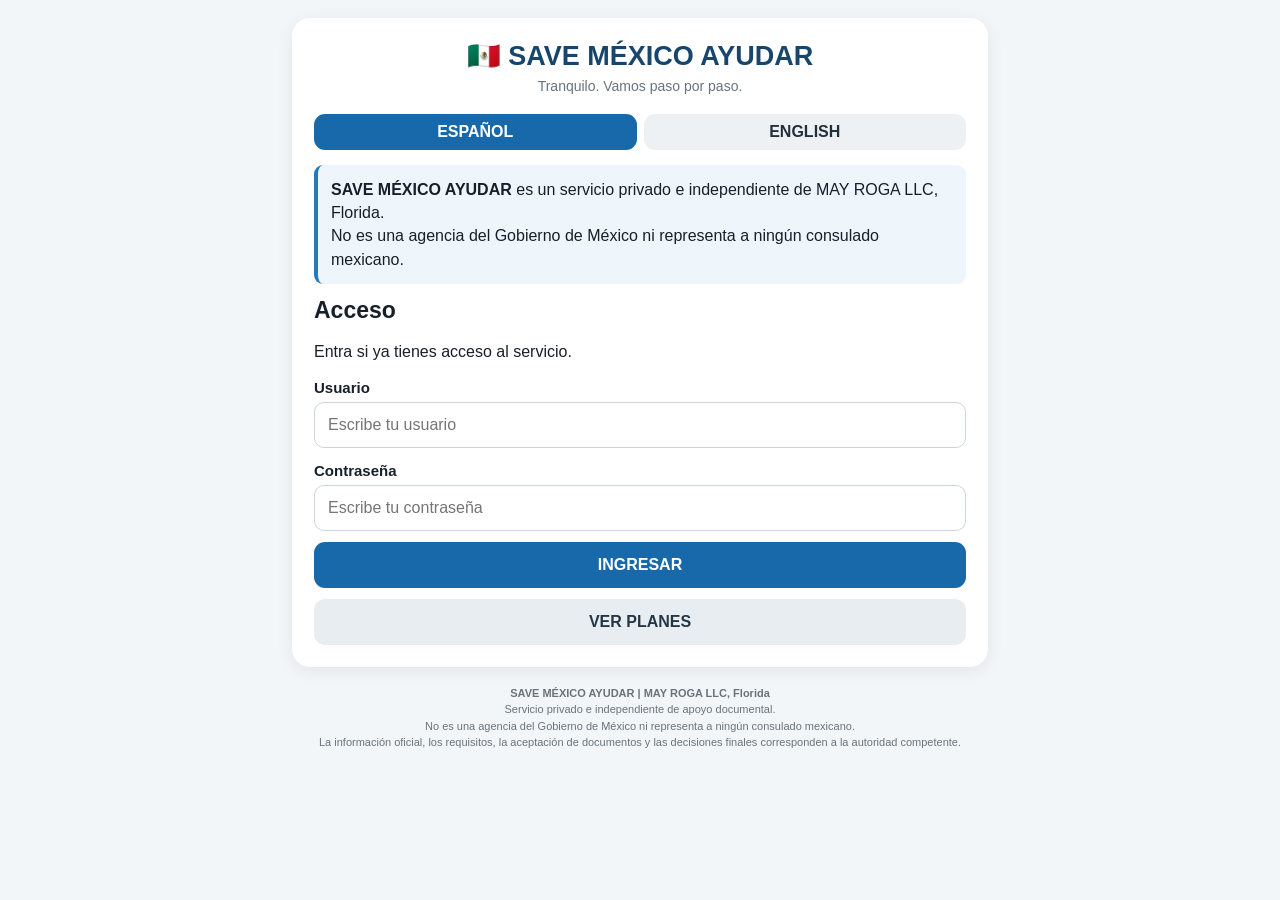
==== commit fcee6493: "Remove code block formatting from index.html" ====
--- a/index.html
+++ b/index.html
@@ -1,4 +1,3 @@
-```html
 <!DOCTYPE html>
 <html lang="es">
 <head>
@@ -611,4 +610,3 @@
 </script>
 </body>
 </html>
-```
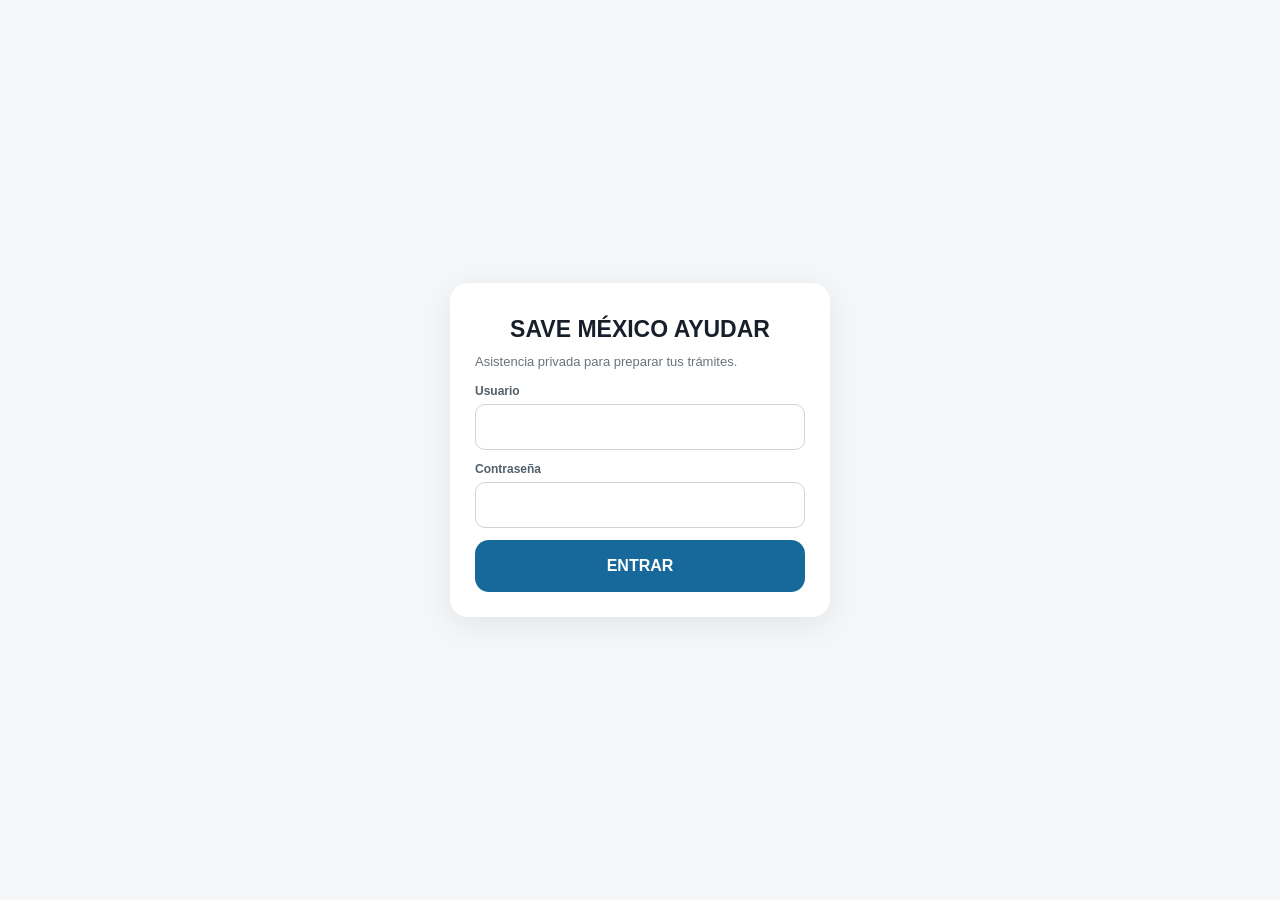
==== commit 1dfd250d: "Update index.html" ====
--- a/index.html
+++ b/index.html
@@ -6,607 +6,428 @@
 <title>SAVE MÉXICO AYUDAR</title>
 <style>
 *{box-sizing:border-box}
-body{margin:0;background:#f3f6f8;color:#17202a;font-family:Arial,Helvetica,sans-serif}
-.wrap{max-width:720px;margin:auto;padding:18px 12px}
-.card{background:#fff;border-radius:18px;padding:22px;box-shadow:0 4px 18px #0001;margin-bottom:15px}
-.logo{text-align:center;font-size:27px;font-weight:800;color:#17456b}
-.sub{text-align:center;color:#68737d;font-size:14px;margin:6px 0 20px}
-h2{font-size:23px;margin:0 0 8px;color:#17202a}
-h3{font-size:18px;margin:0 0 8px}
-p{line-height:1.45}
-.small{font-size:13px;color:#68737d}
-.notice{background:#eef6fb;border-left:4px solid #2879b7;padding:13px;border-radius:9px;margin:13px 0;line-height:1.45}
-.warn{background:#fff7df;border-left:4px solid #d69b00;padding:13px;border-radius:9px;margin:13px 0;line-height:1.45}
-.center{text-align:center}
-.hidden{display:none!important}
-.lang{display:flex;gap:7px;margin-bottom:15px}
-.lang button{margin:0;padding:9px;background:#edf1f4;color:#23313c}
-.lang button.active{background:#1769aa;color:#fff}
-.progress{display:flex;gap:5px;margin-bottom:20px}
-.progress span{height:5px;flex:1;background:#dce3e8;border-radius:5px}
-.progress span.on{background:#2879b7}
-.step{display:none}
-.step.active{display:block}
-label{display:block;font-weight:700;font-size:15px;margin:14px 0 6px}
-input,select,textarea{width:100%;padding:13px;border:1px solid #cbd5df;border-radius:10px;font-size:16px;background:#fff}
-textarea{min-height:95px;resize:vertical}
-button{width:100%;border:0;border-radius:11px;padding:14px 15px;margin-top:11px;background:#1769aa;color:#fff;font-size:16px;font-weight:700;cursor:pointer}
-button.secondary{background:#e8edf1;color:#253746}
-button.green{background:#25804d}
-button.red{background:#a92f2f}
-.choice{border:1px solid #ccd6df;border-radius:13px;padding:16px;margin:10px 0;cursor:pointer}
-.choice:hover{background:#f5f8fa}
-.choice strong{display:block;font-size:17px;margin-bottom:4px}
-.choice span{font-size:13px;color:#68737d}
-.grid{display:grid;grid-template-columns:1fr 1fr;gap:10px}
-.filebox{border:2px dashed #bdc9d3;border-radius:13px;padding:15px;text-align:center;margin-top:10px}
-.filebox input{border:0;padding:5px}
-.actions{display:flex;gap:9px}
+body{margin:0;background:#f4f6f8;color:#17202a;font-family:Arial,Helvetica,sans-serif}
+button,input,select,textarea{font:inherit}
+button{cursor:pointer}
+.app{max-width:760px;margin:auto;min-height:100vh;background:#fff}
+header{padding:22px 20px 14px;border-bottom:1px solid #e4e7eb;text-align:center}
+.logo{font-size:23px;font-weight:800;letter-spacing:.3px;color:#173f5f}
+.sub{font-size:13px;color:#68737d;margin-top:6px}
+.notice{margin:14px 18px;padding:11px 13px;background:#f7f9fb;border-radius:10px;font-size:11px;line-height:1.45;color:#59636d;text-align:center}
+main{padding:18px}
+.screen{display:none}
+.screen.active{display:block}
+h1{font-size:27px;line-height:1.15;margin:8px 0 10px}
+h2{font-size:20px;margin:4px 0 8px}
+p{line-height:1.5}
+.help{color:#66717b;font-size:14px;margin:0 0 22px}
+.options{display:grid;gap:11px}
+.option,.bigbtn{width:100%;border:1px solid #d8dee5;background:#fff;border-radius:14px;padding:17px 16px;text-align:left;font-weight:700;color:#1c3448;transition:.15s}
+.option:hover,.option.selected{border-color:#2673a8;background:#eef7fd}
+.option small{display:block;font-weight:400;color:#6c7780;margin-top:5px}
+.primary{background:#17699b;color:white;border:0;text-align:center}
+.primary:hover{background:#125b88}
+.secondary{background:#eef2f5;border:0;text-align:center}
+.danger{background:#fff3f3;color:#9c2929;border:1px solid #f0cccc;text-align:center}
+.actions{display:flex;gap:10px;margin-top:22px}
 .actions button{flex:1}
-.summary{background:#f7f9fa;border-radius:11px;padding:13px}
-.row{display:flex;justify-content:space-between;gap:12px;padding:9px 0;border-bottom:1px solid #e2e7ea}
-.row:last-child{border-bottom:0}
-.row b{max-width:40%}
-.row span{max-width:60%;text-align:right;word-break:break-word}
-.file-action{display:none;margin-top:12px}
-.file-action button{font-size:14px}
-#loading{position:fixed;inset:0;background:#0008;z-index:50;display:flex;align-items:center;justify-content:center}
-.loader{background:#fff;border-radius:15px;padding:24px;text-align:center;width:280px}
-.footer{text-align:center;color:#69737c;font-size:11px;line-height:1.5;margin:18px 5px}
-@media(max-width:600px){.grid{grid-template-columns:1fr}.card{padding:18px}.row{display:block}.row b,.row span{display:block;max-width:100%;text-align:left}.actions{display:block}}
+.back{border:0;background:none;color:#557080;padding:5px 0;margin-bottom:14px}
+.card{border:1px solid #dde3e8;border-radius:14px;padding:16px;margin:12px 0;background:#fff}
+.card-title{font-weight:800;margin-bottom:10px}
+.data-row{padding:10px 0;border-bottom:1px solid #edf0f2}
+.data-row:last-child{border-bottom:0}
+.label{font-size:11px;color:#74808a;text-transform:uppercase;letter-spacing:.4px;margin-bottom:4px}
+.value{font-size:16px;word-break:break-word}
+input,select,textarea{width:100%;padding:13px;border:1px solid #ccd4db;border-radius:10px;background:#fff;color:#18222b;outline:none}
+input:focus,select:focus,textarea:focus{border-color:#2673a8}
+.field{margin:12px 0}
+.field label{display:block;font-size:12px;font-weight:700;margin-bottom:6px;color:#52606b}
+.check{display:flex;align-items:center;gap:10px;padding:13px;border:1px solid #dde3e8;border-radius:11px;margin:8px 0}
+.check input{width:20px;height:20px}
+.filebox{border:2px dashed #cbd4dc;border-radius:15px;padding:28px 18px;text-align:center;background:#fafbfc}
+.filebox input{border:0;padding:0}
+.file-status{font-size:13px;color:#53616c;margin-top:12px;white-space:pre-wrap}
+.success{padding:13px;border-radius:11px;background:#eef9f1;color:#216b39;font-size:14px;margin-top:12px}
+.warn{padding:13px;border-radius:11px;background:#fff8e7;color:#775b08;font-size:13px;margin-top:12px}
+.preview{border:1px solid #cfd6dc;border-radius:12px;background:#fff;padding:22px;box-shadow:0 2px 8px #0000000d}
+.preview h3{text-align:center;margin:0 0 5px;color:#17456b}
+.preview .ptitle{text-align:center;font-size:12px;font-weight:700;margin-bottom:18px}
+.preview-section{margin-top:18px}
+.preview-section strong{display:block;border-bottom:1px solid #ddd;padding-bottom:5px;margin-bottom:7px}
+.preview-row{display:flex;justify-content:space-between;gap:10px;padding:5px 0;font-size:13px}
+.preview-row span:first-child{color:#69747d}
+.legal{font-size:10px;line-height:1.45;color:#68727a;border-top:1px solid #ddd;margin-top:20px;padding-top:10px}
+.progress{height:4px;background:#e8edf1}
+.progress i{display:block;height:100%;background:#2673a8;width:0}
+#toast{position:fixed;left:50%;bottom:20px;transform:translateX(-50%);background:#18222b;color:#fff;padding:12px 16px;border-radius:10px;font-size:13px;display:none;max-width:90%;z-index:99}
+#login{position:fixed;inset:0;background:#f4f6f8;display:flex;align-items:center;justify-content:center;padding:20px;z-index:50}
+.loginbox{width:100%;max-width:380px;background:#fff;border-radius:18px;padding:25px;box-shadow:0 8px 30px #00000012}
+.loginbox h1{text-align:center;font-size:23px}
+#app{display:none}
+#pdfFrame{width:100%;height:620px;border:1px solid #d7dde2;border-radius:10px}
+.doubt{position:fixed;right:16px;bottom:16px;width:54px;height:54px;border:0;border-radius:50%;background:#17699b;color:#fff;font-size:22px;box-shadow:0 5px 18px #0003;z-index:20}
+.modal{position:fixed;inset:0;background:#0007;display:none;align-items:flex-end;justify-content:center;z-index:40}
+.modal.open{display:flex}
+.sheet{background:#fff;width:100%;max-width:760px;border-radius:20px 20px 0 0;padding:22px;max-height:90vh;overflow:auto}
+.sheet h2{margin-top:0}
+.close{float:right;border:0;background:#eef1f4;border-radius:50%;width:34px;height:34px}
+#english{display:none}
+@media(max-width:520px){
+ main{padding:15px}
+ h1{font-size:24px}
+ .actions{flex-direction:column}
+ .preview{padding:15px}
+ #pdfFrame{height:520px}
+}
 </style>
 </head>
 <body>
-<div class="wrap">
-
-<div class="card">
-<div class="logo">🇲🇽 SAVE MÉXICO AYUDAR</div>
-<div class="sub" id="subtitle">Tranquilo. Vamos paso por paso.</div>
-
-<div class="lang">
-<button id="esBtn" class="active" onclick="setLang('es')">ESPAÑOL</button>
-<button id="enBtn" onclick="setLang('en')">ENGLISH</button>
+
+<div id="login">
+ <div class="loginbox">
+  <h1>SAVE MÉXICO AYUDAR</h1>
+  <p class="sub">Asistencia privada para preparar tus trámites.</p>
+  <div class="field"><label>Usuario</label><input id="user" autocomplete="username"></div>
+  <div class="field"><label>Contraseña</label><input id="pass" type="password" autocomplete="current-password"></div>
+  <button class="bigbtn primary" onclick="login()">ENTRAR</button>
+  <div id="loginMsg" class="warn" style="display:none"></div>
+ </div>
 </div>
 
-<div class="notice">
-<strong>SAVE MÉXICO AYUDAR</strong> es un servicio privado e independiente de MAY ROGA LLC, Florida.<br>
-No es una agencia del Gobierno de México ni representa a ningún consulado mexicano.
+<div id="app" class="app">
+ <header>
+  <div class="logo">SAVE MÉXICO AYUDAR</div>
+  <div class="sub">Tranquilo. Vamos paso por paso.</div>
+ </header>
+ <div class="progress"><i id="bar"></i></div>
+
+ <div class="notice">
+  Servicio privado e independiente de MAY ROGA LLC, Florida.
+  No es una agencia del Gobierno de México ni representa a ningún Consulado de México.
+ </div>
+
+ <main>
+
+  <section class="screen active" id="s1">
+   <h1>¿Qué necesitas hacer?</h1>
+   <p class="help">Elige solamente una opción.</p>
+   <div class="options">
+    <button class="option" onclick="tramite('pasaporte',this)">PASAPORTE</button>
+    <button class="option" onclick="tramite('matricula',this)">MATRÍCULA CONSULAR</button>
+    <button class="option" onclick="tramite('ine',this)">INE</button>
+    <button class="option" onclick="tramite('registro',this)">REGISTRO DE NACIMIENTO</button>
+    <button class="option" onclick="tramite('actas',this)">ACTAS</button>
+    <button class="option" onclick="tramite('poderes',this)">PODER NOTARIAL</button>
+   </div>
+  </section>
+
+  <section class="screen" id="s2">
+   <button class="back" onclick="go(1)">← Volver</button>
+   <h1>¿Tienes algún documento?</h1>
+   <p class="help">Puedes usar un PDF. Si tienes una foto, podemos conservarla para incorporarla cuando corresponda, pero no la leeremos.</p>
+   <div class="options">
+    <button class="option" onclick="tipoDoc('pdf')">📄 TENGO UN PDF<small>Podemos extraer su texto.</small></button>
+    <button class="option" onclick="tipoDoc('foto')">📷 TENGO UNA FOTO<small>No analizaremos la fotografía.</small></button>
+    <button class="option" onclick="tipoDoc('ninguno')">NO TENGO DOCUMENTOS<small>Continuar sin subir nada.</small></button>
+   </div>
+  </section>
+
+  <section class="screen" id="s3">
+   <button class="back" onclick="go(2)">← Volver</button>
+   <h1>Sube tu PDF</h1>
+   <p class="help">La información encontrada aparecerá aquí. No desaparecerá después.</p>
+   <div class="filebox">
+    <input type="file" id="pdf" accept="application/pdf" onchange="leerPDF()">
+    <div id="fileStatus" class="file-status">Selecciona un PDF.</div>
+   </div>
+   <div id="extracted" class="card" style="display:none">
+    <div class="card-title">DATOS ENCONTRADOS</div>
+    <div id="extractedText" class="value"></div>
+    <div class="actions">
+     <button class="bigbtn secondary" onclick="go(4)">VER Y EDITAR</button>
+    </div>
+   </div>
+   <div class="actions">
+    <button class="bigbtn secondary" onclick="go(4)">CONTINUAR SIN PDF</button>
+   </div>
+  </section>
+
+  <section class="screen" id="s4">
+   <button class="back" onclick="go(3)">← Volver</button>
+   <h1>¿Qué documento tienes?</h1>
+   <p class="help">Marca solamente los documentos que ya tienes.</p>
+   <div id="docs"></div>
+   <div class="actions">
+    <button class="bigbtn primary" onclick="go(5)">SIGUIENTE</button>
+   </div>
+  </section>
+
+  <section class="screen" id="s5">
+   <button class="back" onclick="go(4)">← Volver</button>
+   <h1>Datos de la persona</h1>
+   <p class="help">Revisa lo que encontramos. Puedes corregir cualquier dato.</p>
+
+   <div class="field"><label>Primer nombre</label><input id="primer_nombre"></div>
+   <div class="field"><label>Segundo nombre</label><input id="segundo_nombre"></div>
+   <div class="field"><label>Primer apellido</label><input id="primer_apellido"></div>
+   <div class="field"><label>Segundo apellido</label><input id="segundo_apellido"></div>
+   <div class="field"><label>Fecha de nacimiento</label><input id="fecha_nacimiento" type="date"></div>
+   <div class="field"><label>Lugar de nacimiento</label><input id="lugar_nacimiento"></div>
+   <div class="field"><label>Domicilio en Estados Unidos</label><input id="direccion_usa"></div>
+   <div class="field"><label>Teléfono</label><input id="telefono" inputmode="tel"></div>
+   <div class="field"><label>Nacionalidad</label><input id="nacionalidad" value="Mexicana"></div>
+
+   <div class="actions">
+    <button class="bigbtn secondary" onclick="go(4)">← ANTERIOR</button>
+    <button class="bigbtn primary" onclick="guardarDatos();go(6)">SIGUIENTE</button>
+   </div>
+  </section>
+
+  <section class="screen" id="s6">
+   <button class="back" onclick="go(5)">← Volver</button>
+   <h1>¿Qué te falta?</h1>
+   <p class="help">Marca únicamente lo que todavía necesitas conseguir.</p>
+   <div id="missing"></div>
+   <div class="actions">
+    <button class="bigbtn secondary" onclick="go(5)">← EDITAR DATOS</button>
+    <button class="bigbtn primary" onclick="buildReview()">REVISAR</button>
+   </div>
+  </section>
+
+  <section class="screen" id="s7">
+   <button class="back" onclick="go(6)">← Volver</button>
+   <h1>Revisa tu trámite</h1>
+   <p class="help">Aquí está toda la información que usaremos para preparar tu documento.</p>
+   <div id="review" class="card"></div>
+   <div class="actions">
+    <button class="bigbtn secondary" onclick="go(5)">EDITAR</button>
+    <button class="bigbtn primary" onclick="buildPreview()">VER PDF</button>
+   </div>
+  </section>
+
+  <section class="screen" id="s8">
+   <button class="back" onclick="go(7)">← Volver</button>
+   <h1>Vista previa</h1>
+   <p class="help">Así se organizará tu documento. Revisa antes de generarlo.</p>
+   <div id="preview" class="preview"></div>
+   <div class="actions">
+    <button class="bigbtn secondary" onclick="go(7)">EDITAR</button>
+    <button class="bigbtn primary" onclick="generar()">GENERAR PDF</button>
+   </div>
+  </section>
+
+  <section class="screen" id="s9">
+   <h1>Tu documento está listo</h1>
+   <p class="help">Revisa nuevamente tus datos antes de utilizarlo.</p>
+   <div id="pdfResult" class="card"></div>
+   <div class="actions">
+    <button class="bigbtn primary" onclick="abrirPDF()">ABRIR PDF</button>
+   </div>
+   <div class="card">
+    <div class="card-title">¿Qué ocurrió con tu trámite?</div>
+    <button class="option" onclick="resultado('aprobado')">✅ APROBADO / COMPLETADO</button>
+    <button class="option" onclick="resultado('otro_documento')">⚠️ ME PIDIERON OTRO DOCUMENTO</button>
+    <button class="option" onclick="resultado('no_pude')">❌ NO PUDE COMPLETARLO</button>
+    <button class="option" onclick="resultado('continuar')">🔄 NECESITO CONTINUAR</button>
+   </div>
+  </section>
+
+ </main>
+
+ <button class="doubt" onclick="openDoubt()" aria-label="Cajón de dudas">?</button>
 </div>
 
-<!-- ACCESO -->
-<div id="login">
-<h2 id="loginTitle">Acceso</h2>
-<p id="loginText">Entra si ya tienes acceso al servicio.</p>
-
-<label id="userLabel">Usuario</label>
-<input id="usuario" autocomplete="username" placeholder="Escribe tu usuario">
-
-<label id="passLabel">Contraseña</label>
-<input id="password" type="password" autocomplete="current-password" placeholder="Escribe tu contraseña">
-
-<button onclick="ingresar()" id="loginBtn">INGRESAR</button>
-<button class="secondary" onclick="togglePlanes()" id="plansBtn">VER PLANES</button>
-
-<div id="planes" class="hidden">
-<h3 style="margin-top:20px">Elige tu acceso</h3>
-
-<div class="choice" onclick="pagar('daily')">
-<strong>Uso diario — $35.99 USD</strong>
-<span>Acceso para una preparación.</span>
+<div class="modal" id="doubtModal">
+ <div class="sheet">
+  <button class="close" onclick="closeDoubt()">×</button>
+  <h2>Cajón de Dudas</h2>
+  <p class="help">Pregunta sobre este trámite o sobre los documentos que estás preparando.</p>
+  <textarea id="question" rows="4" placeholder="Ejemplo: ¿Qué documento necesito?"></textarea>
+  <button class="bigbtn primary" style="margin-top:12px" onclick="ask()">PREGUNTAR</button>
+  <div id="answer" class="card" style="display:none"></div>
+ </div>
 </div>
 
-<div class="choice" onclick="pagar('monthly')">
-<strong>Mensual — $69.99 USD</strong>
-<span>Acceso durante un mes.</span>
-</div>
-
-<div class="choice" onclick="pagar('annual')">
-<strong>Anual — $300.00 USD</strong>
-<span>Acceso durante un año.</span>
-</div>
-
-<p class="small">El pago se procesa mediante Stripe.</p>
-</div>
-</div>
-
-<!-- APLICACIÓN -->
-<div id="app" class="hidden">
-
-<div class="progress">
-<span id="pr1" class="on"></span><span id="pr2"></span><span id="pr3"></span>
-<span id="pr4"></span><span id="pr5"></span><span id="pr6"></span>
-</div>
-
-<!-- 1 -->
-<section id="step1" class="step active">
-<h2>¿Qué necesitas hacer?</h2>
-<p>Elige una sola opción.</p>
-
-<div class="choice" onclick="elegir('pasaporte')">
-<strong>🛂 Pasaporte Mexicano</strong>
-<span>Preparar información y documentos.</span>
-</div>
-
-<div class="choice" onclick="elegir('matricula')">
-<strong>🪪 Matrícula Consular</strong>
-<span>Preparar información y documentos.</span>
-</div>
-
-<div class="choice" onclick="elegir('ine')">
-<strong>🗳️ Credencial para Votar (INE)</strong>
-<span>Preparar información y documentos.</span>
-</div>
-
-<div class="choice" onclick="elegir('registro')">
-<strong>👶 Registro de Nacimiento</strong>
-<span>Preparar información y documentos.</span>
-</div>
-
-<div class="choice" onclick="elegir('actas')">
-<strong>📄 Actas</strong>
-<span>Organizar la información disponible.</span>
-</div>
-
-<div class="choice" onclick="elegir('poderes')">
-<strong>✍️ Poderes Notariales</strong>
-<span>Preparar la información necesaria.</span>
-</div>
-</section>
-
-<!-- 2 -->
-<section id="step2" class="step">
-<h2>¿Qué documento tienes?</h2>
-<p>Cuéntanos qué documentos ya tienes.</p>
-
-<label>Documentos disponibles</label>
-<textarea id="documentos_tenidos" placeholder="Ejemplo: pasaporte anterior, acta, identificación..."></textarea>
-
-<div class="filebox">
-<strong>📎 Agregar un archivo</strong>
-<p class="small">Puedes agregar una foto o un PDF.</p>
-<input id="archivo" type="file" accept=".pdf,image/jpeg,image/png">
-<div id="archivoInfo" class="small"></div>
-</div>
-
-<div id="fileActions" class="file-action">
-<p><strong>¿Qué quieres hacer con este archivo?</strong></p>
-<button onclick="accionArchivo('insertar')">① Insertarlo en mi PDF</button>
-<button onclick="accionArchivo('extraer')">② Extraer información</button>
-<button class="secondary" onclick="accionArchivo('sesion')">③ Conservarlo durante esta sesión</button>
-<button class="red" onclick="accionArchivo('eliminar')">④ Eliminarlo</button>
-</div>
-
-<button onclick="continuarDocumentos()">CONTINUAR</button>
-<button class="secondary" onclick="go(1)">ATRÁS</button>
-</section>
-
-<!-- 3 -->
-<section id="step3" class="step">
-<h2>¿Qué te falta?</h2>
-<p>Escribe lo que todavía no tienes.</p>
-
-<label>Documentos faltantes</label>
-<textarea id="documentos_faltantes" placeholder="Ejemplo: comprobante de domicilio..."></textarea>
-
-<div class="notice">
-<strong>¿No estás seguro?</strong><br>
-Puedes escribir tu duda en el cajón de preguntas.
-</div>
-
-<button onclick="go(4)">CONTINUAR</button>
-<button class="secondary" onclick="go(2)">ATRÁS</button>
-</section>
-
-<!-- 4 -->
-<section id="step4" class="step">
-<h2>Ahora necesitamos tus datos</h2>
-<p>Escribe la información con cuidado.</p>
-
-<div class="grid">
-<div><label>Primer nombre *</label><input id="primer_nombre"></div>
-<div><label>Segundo nombre</label><input id="segundo_nombre"></div>
-</div>
-
-<div class="grid">
-<div><label>Primer apellido *</label><input id="primer_apellido"></div>
-<div><label>Segundo apellido</label><input id="segundo_apellido"></div>
-</div>
-
-<label>Fecha de nacimiento *</label>
-<input id="fecha_nacimiento" type="date">
-
-<label>Lugar de nacimiento en México *</label>
-<input id="lugar_nacimiento" placeholder="Ciudad y Estado">
-
-<label>Dirección actual en EE. UU. *</label>
-<input id="direccion_usa">
-
-<label>Teléfono *</label>
-<input id="telefono" type="tel">
-
-<label>Nacionalidad</label>
-<input id="nacionalidad" value="Mexicana">
-
-<label>Consulado</label>
-<input id="consulado" placeholder="Si ya lo sabes">
-
-<label>Cita</label>
-<input id="cita" placeholder="Si ya tienes una cita">
-
-<div id="extras"></div>
-
-<div class="notice">
-<strong>Revisa antes de continuar.</strong><br>
-La aplicación organiza los datos que tú proporcionas.
-</div>
-
-<button onclick="revisar()">REVISAR DATOS</button>
-<button class="secondary" onclick="go(3)">ATRÁS</button>
-</section>
-
-<!-- 5 -->
-<section id="step5" class="step">
-<h2>Revisa todo</h2>
-<p>Comprueba que tu información esté correcta.</p>
-
-<div id="resumen" class="summary"></div>
-
-<div class="warn">
-<strong>VERIFICAR → PREPARAR → CONFIRMAR → GENERAR</strong><br>
-Los requisitos finales y las decisiones corresponden a la autoridad competente.
-</div>
-
-<label>
-<input id="confirmar" type="checkbox" style="width:auto">
- Confirmo que revisé mis datos.
-</label>
-
-<button class="green" onclick="generar()">GENERAR GUÍA PDF</button>
-<button class="secondary" onclick="go(4)">CORREGIR</button>
-</section>
-
-<!-- 6 -->
-<section id="step6" class="step">
-<h2>Tu guía está lista</h2>
-<p>Ya puedes descargar tu documento de preparación.</p>
-
-<div class="notice center">
-<strong>📄 GUÍA DE PREPARACIÓN</strong><br>
-Este documento fue generado con la información que proporcionaste.
-</div>
-
-<a id="descarga" href="#" target="_blank">
-<button class="green">DESCARGAR PDF</button>
-</a>
-
-<h3 style="margin-top:25px">¿Qué ocurrió con tu trámite?</h3>
-<p>Elige lo que ocurrió después.</p>
-
-<div class="choice" onclick="resultado('aprobado')">
-<strong>✅ Aprobado / completado</strong>
-<span>Ya terminé.</span>
-</div>
-
-<div class="choice" onclick="resultado('otro_documento')">
-<strong>⚠️ Me pidieron otro documento</strong>
-<span>Necesito continuar.</span>
-</div>
-
-<div class="choice" onclick="resultado('no_pude')">
-<strong>❌ No pude completarlo</strong>
-<span>Necesito revisar el siguiente paso.</span>
-</div>
-
-<div class="choice" onclick="resultado('continuar')">
-<strong>🔄 Necesito continuar</strong>
-<span>Quiero seguir preparando mi trámite.</span>
-</div>
-
-<div id="resultadoBox" class="notice hidden"></div>
-</section>
-
-<!-- DUDAS -->
-<div class="card" style="padding:17px;margin-top:15px">
-<h3>❓ ¿TIENES UNA DUDA?</h3>
-<p class="small">Pregunta solamente sobre el trámite y los documentos que estás preparando.</p>
-
-<textarea id="pregunta" placeholder="Ejemplo: ¿Qué es la matrícula consular?"></textarea>
-
-<button onclick="preguntar()">PREGUNTAR</button>
-
-<div id="respuesta" class="notice hidden"></div>
-</div>
-
-</div>
-</div>
-
-<div class="footer">
-<strong>SAVE MÉXICO AYUDAR | MAY ROGA LLC, Florida</strong><br>
-Servicio privado e independiente de apoyo documental.<br>
-No es una agencia del Gobierno de México ni representa a ningún consulado mexicano.<br>
-La información oficial, los requisitos, la aceptación de documentos y las decisiones finales corresponden a la autoridad competente.
-</div>
-
-</div>
-
-<div id="loading" class="hidden">
-<div class="loader">
-<strong id="loadTitle">Un momento...</strong>
-<p id="loadText">Estamos preparando tu información.</p>
-</div>
-</div>
-
 <script>
-let lang="es",step=1,tramite="",credentials="",archivo=null,accion="";
-
+let auth="",step=1,tramiteActual="",tipoDocumento="",pdfTexto="",pdfUrl="",datos={},archivo="";
+const req={
+ pasaporte:["Identificación oficial vigente","Acta de nacimiento","Comprobante de domicilio reciente en EE. UU."],
+ matricula:["Identificación oficial","Comprobante de domicilio reciente en EE. UU.","Datos necesarios para el trámite"],
+ ine:["Identificación oficial","Comprobante de domicilio","Datos personales correctos"],
+ registro:["Acta o certificado de nacimiento correspondiente","Identificaciones oficiales","Documentos que acrediten los datos necesarios"],
+ actas:["Datos correctos de la persona registrada","Información disponible del registro","Identificación cuando corresponda"],
+ poderes:["Identificación oficial vigente","Datos completos de la persona que recibirá el poder","Descripción clara del propósito"]
+};
 const nombres={
-pasaporte:"Pasaporte Mexicano",
-matricula:"Matrícula Consular",
-ine:"Credencial para Votar (INE)",
-registro:"Registro de Nacimiento",
-actas:"Actas",
-poderes:"Poderes Notariales"
+ pasaporte:"Pasaporte Mexicano",matricula:"Matrícula Consular",ine:"Credencial para Votar (INE)",
+ registro:"Registro de Nacimiento",actas:"Solicitud de Actas",poderes:"Poderes Notariales"
 };
 
-function setLang(l){
- lang=l;
- document.documentElement.lang=l;
- document.getElementById("esBtn").classList.toggle("active",l==="es");
- document.getElementById("enBtn").classList.toggle("active",l==="en");
- if(l==="en"){
-  document.getElementById("subtitle").textContent="Stay calm. We will go step by step.";
-  document.getElementById("loginTitle").textContent="Access";
-  document.getElementById("loginText").textContent="Enter if you already have access.";
-  document.getElementById("userLabel").textContent="Username";
-  document.getElementById("passLabel").textContent="Password";
-  document.getElementById("loginBtn").textContent="SIGN IN";
-  document.getElementById("plansBtn").textContent="VIEW PLANS";
- }else{
-  document.getElementById("subtitle").textContent="Tranquilo. Vamos paso por paso.";
-  document.getElementById("loginTitle").textContent="Acceso";
-  document.getElementById("loginText").textContent="Entra si ya tienes acceso al servicio.";
-  document.getElementById("userLabel").textContent="Usuario";
-  document.getElementById("passLabel").textContent="Contraseña";
-  document.getElementById("loginBtn").textContent="INGRESAR";
-  document.getElementById("plansBtn").textContent="VER PLANES";
- }
-}
-
-function togglePlanes(){
- document.getElementById("planes").classList.toggle("hidden");
-}
-
-function ingresar(){
- const u=document.getElementById("usuario").value.trim();
- const p=document.getElementById("password").value;
- if(!u||!p){alert(lang==="es"?"Escribe usuario y contraseña.":"Enter username and password.");return}
- credentials=btoa(u+":"+p);
- document.getElementById("login").classList.add("hidden");
- document.getElementById("app").classList.remove("hidden");
- window.scrollTo({top:0,behavior:"smooth"});
-}
-
-async function pagar(plan){
- try{
-  cargar(true,"Abriendo el pago seguro...");
-  const r=await fetch("/api/create-checkout-session",{
-   method:"POST",
-   headers:{"Content-Type":"application/json"},
-   body:JSON.stringify({plan:plan})
-  });
-  const d=await r.json();
-  if(!r.ok)throw Error(d.detail||"No se pudo iniciar el pago.");
-  if(!d.checkout_url)throw Error("Stripe no devolvió la dirección de pago.");
-  location.href=d.checkout_url;
- }catch(e){alert(e.message)}
- finally{cargar(false)}
-}
-
-function elegir(t){
- tramite=t;
- const x=document.getElementById("extras");
- x.innerHTML="";
- if(t==="matricula")x.innerHTML='<label>Contacto de emergencia</label><input id="extra_1"><label>Teléfono de emergencia</label><input id="extra_2" type="tel">';
- if(t==="registro")x.innerHTML='<label>Nombre del padre o madre mexicano</label><input id="extra_1"><label>Hospital en EE. UU.</label><input id="extra_2">';
- if(t==="actas")x.innerHTML='<label>Tipo de acta</label><input id="extra_1"><label>CURP u otro dato del registro</label><input id="extra_2">';
- if(t==="poderes")x.innerHTML='<label>Nombre de la persona en México</label><input id="extra_1"><label>¿Para qué necesitas el poder?</label><textarea id="extra_2"></textarea>';
- go(2);
-}
-
-document.getElementById("archivo").addEventListener("change",function(){
- archivo=this.files[0]||null;
- const info=document.getElementById("archivoInfo");
- const box=document.getElementById("fileActions");
- if(!archivo){info.textContent="";box.style.display="none";return}
- if(!["application/pdf","image/jpeg","image/png"].includes(archivo.type)){
-  alert("Solo puedes agregar PDF, JPG o PNG.");
-  this.value="";archivo=null;box.style.display="none";return
- }
- if(archivo.size>10*1024*1024){
-  alert("El archivo no puede superar 10 MB.");
-  this.value="";archivo=null;box.style.display="none";return
- }
- info.textContent="Archivo: "+archivo.name;
- box.style.display="block";
-});
-
-async function accionArchivo(a){
- accion=a;
- if(!archivo)return;
- if(a==="eliminar"){
-  document.getElementById("archivo").value="";
-  document.getElementById("archivoInfo").textContent="Archivo eliminado.";
-  document.getElementById("fileActions").style.display="none";
-  archivo=null;accion="";
-  return
- }
- if(a==="extraer"){
-  if(archivo.type!=="application/pdf"){
-   alert("Las fotografías no se leen ni se analizan. Puedes incorporarlas al PDF.");
-   return
-  }
-  try{
-   cargar(true,"Extrayendo el texto del PDF...");
-   const fd=new FormData();
-   fd.append("file",archivo);
-   const r=await fetch("/api/extraer-pdf",{method:"POST",headers:{"Authorization":"Basic "+credentials},body:fd});
-   const d=await r.json();
-   if(!r.ok)throw Error(d.detail||"No se pudo extraer el texto.");
-   const texto=(d.texto||"").trim();
-   if(texto){
-    const area=document.getElementById("documentos_tenidos");
-    area.value+=(area.value?"\n":"")+texto;
-    alert("Texto extraído y colocado en tus documentos disponibles.");
-   }else alert("El PDF no contiene texto que pueda extraerse.");
-  }catch(e){alert(e.message)}
-  finally{cargar(false)}
- }else if(a==="insertar"){
-  alert("El archivo quedó seleccionado para incorporarlo al documento de preparación.");
- }else if(a==="sesion"){
-  alert("El archivo queda seleccionado solamente para esta sesión.");
- }
-}
-
-function continuarDocumentos(){
- go(3);
-}
-
-function val(id){
- const e=document.getElementById(id);
- return e?e.value.trim():"";
-}
-
+function $(id){return document.getElementById(id)}
+function esc(s){return String(s||"").replace(/[&<>"']/g,x=>({"&":"&amp;","<":"&lt;",">":"&gt;",'"':"&quot;","'":"&#39;"}[x]))}
+function login(){
+ const u=$("user").value.trim(),p=$("pass").value;
+ if(!u||!p){$("loginMsg").style.display="block";$("loginMsg").textContent="Escribe tu usuario y contraseña.";return}
+ auth="Basic "+btoa(unescape(encodeURIComponent(u+":"+p)));
+ fetch("/api/ficha-tramite",{method:"POST",headers:{"Authorization":auth,"Content-Type":"application/json"},body:JSON.stringify({categoria_tramite:"pasaporte",primer_nombre:"x",primer_apellido:"x",fecha_nacimiento:"2000-01-01",lugar_nacimiento:"x",direccion_usa:"x",telefono:"x"})})
+ .then(r=>{if(!r.ok)throw 0;return r.json()})
+ .then(()=>{$("login").style.display="none";$("app").style.display="block";go(1)})
+ .catch(()=>{$("loginMsg").style.display="block";$("loginMsg").textContent="Usuario o contraseña incorrectos."})
+}
 function go(n){
  step=n;
- document.querySelectorAll(".step").forEach(x=>x.classList.remove("active"));
- const s=document.getElementById("step"+n);
- if(s)s.classList.add("active");
- for(let i=1;i<=6;i++){
-  const p=document.getElementById("pr"+i);
-  if(p)p.classList.toggle("on",i<=n);
+ document.querySelectorAll(".screen").forEach(x=>x.classList.remove("active"));
+ $("s"+n).classList.add("active");
+ $("bar").style.width=Math.min(100,(n-1)*12.5)+"%";
+ window.scrollTo({top:0,behavior:"smooth"});
+}
+function tramite(t){
+ tramiteActual=t;
+ datos={};
+ buildDocs();
+ go(2);
+}
+function tipoDoc(t){
+ tipoDocumento=t;
+ if(t==="pdf")go(3);
+ else go(4);
+}
+function buildDocs(){
+ $("docs").innerHTML=req[tramiteActual].map((x,i)=>`<label class="check"><input type="checkbox" data-doc="${esc(x)}"> <span>${esc(x)}</span></label>`).join("");
+ $("missing").innerHTML=req[tramiteActual].map(x=>`<label class="check"><input type="checkbox" data-miss="${esc(x)}"> <span>${esc(x)}</span></label>`).join("");
+}
+async function leerPDF(){
+ const f=$("pdf").files[0];
+ if(!f)return;
+ $("fileStatus").textContent="Leyendo PDF...";
+ const fd=new FormData();fd.append("file",f);
+ try{
+  const r=await fetch("/api/extraer-pdf",{method:"POST",headers:{"Authorization":auth},body:fd});
+  const j=await r.json();
+  if(!r.ok)throw new Error(j.detail||"No se pudo leer el PDF.");
+  pdfTexto=j.texto||"";
+  $("fileStatus").textContent="PDF recibido correctamente.";
+  $("extractedText").textContent=pdfTexto||"No encontramos texto legible.";
+  $("extracted").style.display="block";
+  autoDatos(pdfTexto);
+ }catch(e){$("fileStatus").textContent=e.message}
+}
+function autoDatos(t){
+ if(!t)return;
+ const clean=t.replace(/\s+/g," ").trim();
+ const date=(clean.match(/\b(\d{1,2})[\/\-](\d{1,2})[\/\-](\d{4})\b/)||[]).slice(1);
+ if(date.length===3){
+  const [d,m,y]=date; $("fecha_nacimiento").value=`${y}-${m.padStart(2,"0")}-${d.padStart(2,"0")}`;
  }
- if(n===5)crearResumen();
- window.scrollTo({top:0,behavior:"smooth"});
-}
-
-function revisar(){
- if(!val("primer_nombre")||!val("primer_apellido")||!val("fecha_nacimiento")||!val("lugar_nacimiento")||!val("direccion_usa")||!val("telefono")){
-  alert("Completa los datos obligatorios antes de continuar.");
-  return
+ const tel=clean.match(/\b\d{3}[\s\-]?\d{3}[\s\-]?\d{4}\b/);
+ if(tel)$("telefono").value=tel[0].replace(/\D/g,"");
+ const zip=clean.match(/\b\d{5}(?:-\d{4})?\b/);
+ const address=clean.match(/\d{1,6}\s+[A-Z0-9ÑÁÉÍÓÚÜ .#-]{5,60}/i);
+ if(address)$("direccion_usa").value=address[0].trim();
+ const upper=clean.toUpperCase();
+ const places=["JALISCO","MICHOACÁN","MICHOACAN","GUERRERO","VERACRUZ","PUEBLA","OAXACA","CIUDAD DE MÉXICO","CDMX","CHIAPAS","YUCATÁN","SONORA","SINALOA","TAMAULIPAS"];
+ const place=places.find(x=>upper.includes(x));
+ if(place)$("lugar_nacimiento").value=place;
+ $("extractedText").textContent=clean.slice(0,8000);
+}
+function guardarDatos(){
+ datos.primer_nombre=$("primer_nombre").value.trim();
+ datos.segundo_nombre=$("segundo_nombre").value.trim();
+ datos.primer_apellido=$("primer_apellido").value.trim();
+ datos.segundo_apellido=$("segundo_apellido").value.trim();
+ datos.fecha_nacimiento=$("fecha_nacimiento").value;
+ datos.lugar_nacimiento=$("lugar_nacimiento").value.trim();
+ datos.direccion_usa=$("direccion_usa").value.trim();
+ datos.telefono=$("telefono").value.trim();
+ datos.nacionalidad=$("nacionalidad").value.trim()||"Mexicana";
+}
+function cargarDatos(){
+ Object.keys(datos).forEach(k=>{if($(k))$(k).value=datos[k]||""});
+}
+function buildReview(){
+ guardarDatos();
+ if(!datos.primer_nombre||!datos.primer_apellido||!datos.fecha_nacimiento||!datos.lugar_nacimiento||!datos.direccion_usa||!datos.telefono){
+  toast("Faltan algunos datos. Completa los campos marcados.");go(5);return;
  }
- go(5);
-}
-
-function crearResumen(){
- const nombre=[val("primer_nombre"),val("segundo_nombre"),val("primer_apellido"),val("segundo_apellido")].filter(Boolean).join(" ");
- const datos=[
- ["Trámite",nombres[tramite]||tramite],
- ["Nombre",nombre],
- ["Fecha de nacimiento",val("fecha_nacimiento")],
- ["Lugar de nacimiento",val("lugar_nacimiento")],
- ["Nacionalidad",val("nacionalidad")||"Mexicana"],
- ["Dirección en EE. UU.",val("direccion_usa")],
- ["Teléfono",val("telefono")],
- ["Consulado",val("consulado")||"No indicado"],
- ["Cita",val("cita")||"No indicada"],
- ["Documentos que tienes",val("documentos_tenidos")||"No indicado"],
- ["Documentos que faltan",val("documentos_faltantes")||"No indicado"]
- ];
- if(val("extra_1"))datos.push(["Dato adicional",val("extra_1")]);
- if(val("extra_2"))datos.push(["Dato adicional",val("extra_2")]);
- document.getElementById("resumen").innerHTML=datos.map(x=>'<div class="row"><b>'+esc(x[0])+'</b><span>'+esc(x[1])+'</span></div>').join("");
-}
-
-function esc(x){
- return String(x||"").replace(/[&<>"']/g,m=>({"&":"&amp;","<":"&lt;",">":"&gt;",'"':"&quot;","'":"&#039;"}[m]));
-}
-
-function cargar(on,text){
- document.getElementById("loading").classList.toggle("hidden",!on);
- if(text)document.getElementById("loadText").textContent=text;
-}
-
+ const disponibles=[...document.querySelectorAll("[data-doc]:checked")].map(x=>x.dataset.doc);
+ const faltantes=[...document.querySelectorAll("[data-miss]:checked")].map(x=>x.dataset.miss);
+ datos.documentos_tenidos=disponibles.join(", ");
+ datos.documentos_faltantes=faltantes.join(", ");
+ $("review").innerHTML=`
+ <div class="data-row"><div class="label">Trámite</div><div class="value">${esc(nombres[tramiteActual])}</div></div>
+ <div class="data-row"><div class="label">Persona</div><div class="value">${esc([datos.primer_nombre,datos.segundo_nombre,datos.primer_apellido,datos.segundo_apellido].filter(Boolean).join(" "))}</div></div>
+ <div class="data-row"><div class="label">Nacimiento</div><div class="value">${esc(datos.fecha_nacimiento)} — ${esc(datos.lugar_nacimiento)}</div></div>
+ <div class="data-row"><div class="label">Domicilio</div><div class="value">${esc(datos.direccion_usa)}</div></div>
+ <div class="data-row"><div class="label">Teléfono</div><div class="value">${esc(datos.telefono)}</div></div>
+ <div class="data-row"><div class="label">Tengo</div><div class="value">${esc(datos.documentos_tenidos||"Ninguno indicado")}</div></div>
+ <div class="data-row"><div class="label">Me falta</div><div class="value">${esc(datos.documentos_faltantes||"Nada indicado")}</div></div>`;
+ go(7);
+}
+function buildPreview(){
+ $("preview").innerHTML=`
+ <h3>SAVE MÉXICO AYUDAR</h3>
+ <div class="ptitle">MI PREPARACIÓN DE TRÁMITE</div>
+ <div class="preview-section"><strong>TRÁMITE</strong><div>${esc(nombres[tramiteActual])}</div></div>
+ <div class="preview-section"><strong>PERSONA</strong><div>${esc([datos.primer_nombre,datos.segundo_nombre,datos.primer_apellido,datos.segundo_apellido].filter(Boolean).join(" "))}</div></div>
+ <div class="preview-section"><strong>DATOS</strong>
+ <div class="preview-row"><span>Nacimiento</span><span>${esc(datos.fecha_nacimiento)}</span></div>
+ <div class="preview-row"><span>Lugar</span><span>${esc(datos.lugar_nacimiento)}</span></div>
+ <div class="preview-row"><span>Domicilio</span><span>${esc(datos.direccion_usa)}</span></div>
+ <div class="preview-row"><span>Teléfono</span><span>${esc(datos.telefono)}</span></div></div>
+ <div class="preview-section"><strong>DOCUMENTOS QUE TENGO</strong><div>${esc(datos.documentos_tenidos||"No indicado")}</div></div>
+ <div class="preview-section"><strong>DOCUMENTOS QUE ME FALTAN</strong><div>${esc(datos.documentos_faltantes||"Ninguno indicado")}</div></div>
+ <div class="preview-section"><strong>ANTES DE IR</strong><div>☐ Revisar mis datos<br>☐ Revisar mis documentos<br>☐ Confirmar los requisitos oficiales<br>☐ Confirmar mi cita</div></div>
+ <div class="legal">SAVE MÉXICO AYUDAR es un servicio privado e independiente de MAY ROGA LLC, Florida. No es una agencia del Gobierno de México ni representa a ningún Consulado de México. Los requisitos, decisiones, aceptación de documentos y resultados corresponden a la autoridad competente. Revisa tus datos antes de usar este documento.</div>`;
+ go(8);
+}
 async function generar(){
- if(!document.getElementById("confirmar").checked){
-  alert("Primero confirma que revisaste tus datos.");
-  return
- }
- const datos={
-  categoria_tramite:tramite,
-  primer_nombre:val("primer_nombre"),
-  segundo_nombre:val("segundo_nombre"),
-  primer_apellido:val("primer_apellido"),
-  segundo_apellido:val("segundo_apellido"),
-  fecha_nacimiento:val("fecha_nacimiento"),
-  lugar_nacimiento:val("lugar_nacimiento"),
-  direccion_usa:val("direccion_usa"),
-  telefono:val("telefono"),
-  documentos_tenidos:val("documentos_tenidos"),
-  documentos_faltantes:val("documentos_faltantes"),
-  estado_posterior:"pendiente",
-  extra_1:val("extra_1"),
-  extra_2:val("extra_2"),
-  nacionalidad:val("nacionalidad")||"Mexicana",
-  consulado:val("consulado"),
-  cita:val("cita")
- };
+ guardarDatos();
+ datos.categoria_tramite=tramiteActual;
+ datos.estado_posterior="pendiente";
+ datos.consulado="";
+ datos.cita="";
+ datos.extra_1="";
+ datos.extra_2="";
  try{
-  cargar(true,"Preparando tu guía PDF...");
-  const r=await fetch("/api/generar-guia-consular",{
-   method:"POST",
-   headers:{"Content-Type":"application/json","Authorization":"Basic "+credentials},
-   body:JSON.stringify(datos)
-  });
-  const d=await r.json();
-  if(!r.ok)throw Error(d.detail||"No se pudo generar la guía.");
-  document.getElementById("descarga").href=d.archivo;
-  go(6);
- }catch(e){alert(e.message)}
- finally{cargar(false)}
-}
-
-async function preguntar(){
- const q=val("pregunta");
- if(!q){alert("Escribe tu duda.");return}
- if(!credentials){alert("Primero debes entrar al servicio.");return}
- const box=document.getElementById("respuesta");
- box.classList.remove("hidden");
- box.textContent="Un momento...";
+  const r=await fetch("/api/generar-guia-consular",{method:"POST",headers:{"Authorization":auth,"Content-Type":"application/json"},body:JSON.stringify(datos)});
+  const j=await r.json();
+  if(!r.ok)throw new Error(j.detail||"No se pudo generar el PDF.");
+  archivo=j.archivo;
+  $("pdfResult").innerHTML=`<div class="success"><b>PDF preparado correctamente.</b><br>Tu documento ya está listo para revisar.</div>`;
+  go(9);
+ }catch(e){toast(e.message)}
+}
+function abrirPDF(){
+ if(!archivo)return;
+ window.open(archivo,"_blank");
+}
+async function resultado(estado){
  try{
-  const r=await fetch("/api/pregunta",{
-   method:"POST",
-   headers:{"Content-Type":"application/json","Authorization":"Basic "+credentials},
-   body:JSON.stringify({pregunta:q,categoria_tramite:tramite||"general"})
-  });
-  const d=await r.json();
-  if(!r.ok)throw Error(d.detail||"No se pudo responder.");
-  box.textContent=d.respuesta||"No encontramos una respuesta.";
- }catch(e){box.textContent=e.message}
-}
-
-async function resultado(estado){
- const box=document.getElementById("resultadoBox");
- box.classList.remove("hidden");
- box.textContent="Guardando tu resultado...";
+  const r=await fetch("/api/resultado-tramite",{method:"POST",headers:{"Authorization":auth,"Content-Type":"application/json"},body:JSON.stringify({categoria_tramite:tramiteActual,estado})});
+  const j=await r.json();
+  if(r.ok)toast(j.estado);
+ }catch(e){toast("No se pudo guardar el resultado.")}
+}
+function openDoubt(){$("doubtModal").classList.add("open")}
+function closeDoubt(){$("doubtModal").classList.remove("open")}
+async function ask(){
+ const q=$("question").value.trim();
+ if(!q){toast("Escribe tu duda.");return}
+ $("answer").style.display="block";$("answer").textContent="Un momento...";
  try{
-  const r=await fetch("/api/resultado-tramite",{
-   method:"POST",
-   headers:{"Content-Type":"application/json","Authorization":"Basic "+credentials},
-   body:JSON.stringify({categoria_tramite:tramite,estado:estado})
-  });
-  const d=await r.json();
-  if(!r.ok)throw Error(d.detail||"No se pudo guardar.");
-  box.innerHTML="<strong>Listo.</strong><br>"+esc(d.siguiente_paso||"Puedes continuar con la preparación.");
- }catch(e){box.textContent=e.message}
-}
-
-(function(){
- const q=new URLSearchParams(location.search);
- if(q.get("success")==="true"){
-  alert("Pago recibido. El acceso se habilita cuando el servidor confirma el pago.");
- }
- if(q.get("canceled")==="true")alert("El pago fue cancelado.");
-})();
+  const r=await fetch("/api/pregunta",{method:"POST",headers:{"Authorization":auth,"Content-Type":"application/json"},body:JSON.stringify({pregunta:q,categoria_tramite:tramiteActual||"general"})});
+  const j=await r.json();
+  $("answer").textContent=r.ok?j.respuesta:(j.detail||"No pudimos responder.");
+ }catch(e){$("answer").textContent="No pudimos responder en este momento."}
+}
+function toast(t){
+ const x=$("toast");x.textContent=t;x.style.display="block";clearTimeout(window.tt);
+ window.tt=setTimeout(()=>x.style.display="none",3500);
+}
+document.addEventListener("DOMContentLoaded",()=>{
+ $("s5").addEventListener("click",()=>{if(tramiteActual)cargarDatos()},{once:false});
+});
 </script>
+<div id="toast"></div>
 </body>
 </html>
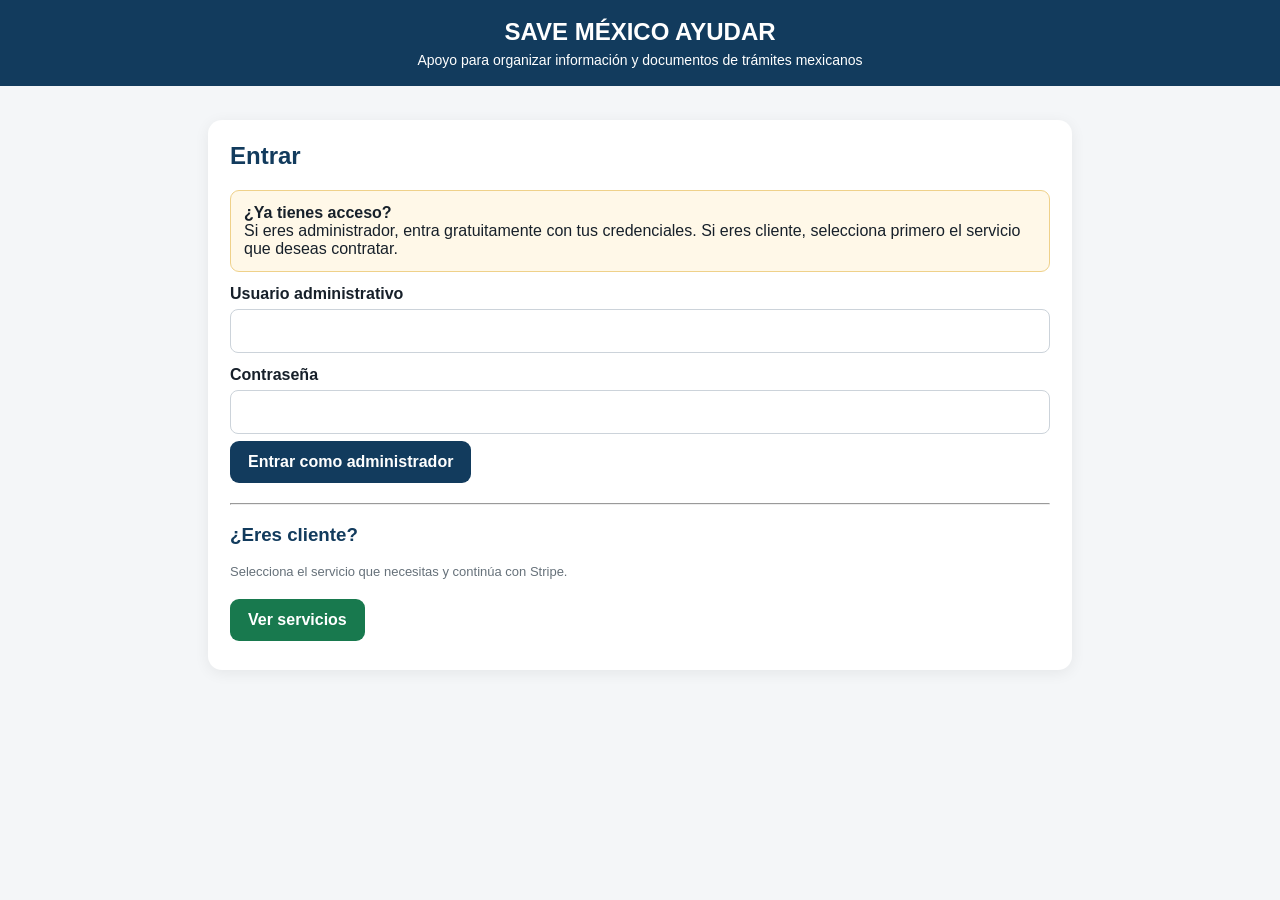
==== commit 83fb7a4f: "Update index.html" ====
--- a/index.html
+++ b/index.html
@@ -6,428 +6,1293 @@
 <title>SAVE MÉXICO AYUDAR</title>
 <style>
 *{box-sizing:border-box}
-body{margin:0;background:#f4f6f8;color:#17202a;font-family:Arial,Helvetica,sans-serif}
-button,input,select,textarea{font:inherit}
-button{cursor:pointer}
-.app{max-width:760px;margin:auto;min-height:100vh;background:#fff}
-header{padding:22px 20px 14px;border-bottom:1px solid #e4e7eb;text-align:center}
-.logo{font-size:23px;font-weight:800;letter-spacing:.3px;color:#173f5f}
-.sub{font-size:13px;color:#68737d;margin-top:6px}
-.notice{margin:14px 18px;padding:11px 13px;background:#f7f9fb;border-radius:10px;font-size:11px;line-height:1.45;color:#59636d;text-align:center}
-main{padding:18px}
-.screen{display:none}
-.screen.active{display:block}
-h1{font-size:27px;line-height:1.15;margin:8px 0 10px}
-h2{font-size:20px;margin:4px 0 8px}
-p{line-height:1.5}
-.help{color:#66717b;font-size:14px;margin:0 0 22px}
-.options{display:grid;gap:11px}
-.option,.bigbtn{width:100%;border:1px solid #d8dee5;background:#fff;border-radius:14px;padding:17px 16px;text-align:left;font-weight:700;color:#1c3448;transition:.15s}
-.option:hover,.option.selected{border-color:#2673a8;background:#eef7fd}
-.option small{display:block;font-weight:400;color:#6c7780;margin-top:5px}
-.primary{background:#17699b;color:white;border:0;text-align:center}
-.primary:hover{background:#125b88}
-.secondary{background:#eef2f5;border:0;text-align:center}
-.danger{background:#fff3f3;color:#9c2929;border:1px solid #f0cccc;text-align:center}
-.actions{display:flex;gap:10px;margin-top:22px}
-.actions button{flex:1}
-.back{border:0;background:none;color:#557080;padding:5px 0;margin-bottom:14px}
-.card{border:1px solid #dde3e8;border-radius:14px;padding:16px;margin:12px 0;background:#fff}
-.card-title{font-weight:800;margin-bottom:10px}
-.data-row{padding:10px 0;border-bottom:1px solid #edf0f2}
-.data-row:last-child{border-bottom:0}
-.label{font-size:11px;color:#74808a;text-transform:uppercase;letter-spacing:.4px;margin-bottom:4px}
-.value{font-size:16px;word-break:break-word}
-input,select,textarea{width:100%;padding:13px;border:1px solid #ccd4db;border-radius:10px;background:#fff;color:#18222b;outline:none}
-input:focus,select:focus,textarea:focus{border-color:#2673a8}
-.field{margin:12px 0}
-.field label{display:block;font-size:12px;font-weight:700;margin-bottom:6px;color:#52606b}
-.check{display:flex;align-items:center;gap:10px;padding:13px;border:1px solid #dde3e8;border-radius:11px;margin:8px 0}
-.check input{width:20px;height:20px}
-.filebox{border:2px dashed #cbd4dc;border-radius:15px;padding:28px 18px;text-align:center;background:#fafbfc}
-.filebox input{border:0;padding:0}
-.file-status{font-size:13px;color:#53616c;margin-top:12px;white-space:pre-wrap}
-.success{padding:13px;border-radius:11px;background:#eef9f1;color:#216b39;font-size:14px;margin-top:12px}
-.warn{padding:13px;border-radius:11px;background:#fff8e7;color:#775b08;font-size:13px;margin-top:12px}
-.preview{border:1px solid #cfd6dc;border-radius:12px;background:#fff;padding:22px;box-shadow:0 2px 8px #0000000d}
-.preview h3{text-align:center;margin:0 0 5px;color:#17456b}
-.preview .ptitle{text-align:center;font-size:12px;font-weight:700;margin-bottom:18px}
-.preview-section{margin-top:18px}
-.preview-section strong{display:block;border-bottom:1px solid #ddd;padding-bottom:5px;margin-bottom:7px}
-.preview-row{display:flex;justify-content:space-between;gap:10px;padding:5px 0;font-size:13px}
-.preview-row span:first-child{color:#69747d}
-.legal{font-size:10px;line-height:1.45;color:#68727a;border-top:1px solid #ddd;margin-top:20px;padding-top:10px}
-.progress{height:4px;background:#e8edf1}
-.progress i{display:block;height:100%;background:#2673a8;width:0}
-#toast{position:fixed;left:50%;bottom:20px;transform:translateX(-50%);background:#18222b;color:#fff;padding:12px 16px;border-radius:10px;font-size:13px;display:none;max-width:90%;z-index:99}
-#login{position:fixed;inset:0;background:#f4f6f8;display:flex;align-items:center;justify-content:center;padding:20px;z-index:50}
-.loginbox{width:100%;max-width:380px;background:#fff;border-radius:18px;padding:25px;box-shadow:0 8px 30px #00000012}
-.loginbox h1{text-align:center;font-size:23px}
-#app{display:none}
-#pdfFrame{width:100%;height:620px;border:1px solid #d7dde2;border-radius:10px}
-.doubt{position:fixed;right:16px;bottom:16px;width:54px;height:54px;border:0;border-radius:50%;background:#17699b;color:#fff;font-size:22px;box-shadow:0 5px 18px #0003;z-index:20}
-.modal{position:fixed;inset:0;background:#0007;display:none;align-items:flex-end;justify-content:center;z-index:40}
-.modal.open{display:flex}
-.sheet{background:#fff;width:100%;max-width:760px;border-radius:20px 20px 0 0;padding:22px;max-height:90vh;overflow:auto}
-.sheet h2{margin-top:0}
-.close{float:right;border:0;background:#eef1f4;border-radius:50%;width:34px;height:34px}
-#english{display:none}
-@media(max-width:520px){
- main{padding:15px}
- h1{font-size:24px}
- .actions{flex-direction:column}
- .preview{padding:15px}
- #pdfFrame{height:520px}
-}
+body{margin:0;background:#f4f6f8;color:#17202a;font-family:Arial,sans-serif}
+header{background:#123b5d;color:#fff;padding:18px;text-align:center}
+header h1{margin:0;font-size:24px}
+header p{margin:6px 0 0;font-size:14px}
+main{max-width:900px;margin:auto;padding:18px}
+.card{background:#fff;border-radius:14px;padding:22px;margin:16px 0;box-shadow:0 3px 15px #0001}
+h2{margin-top:0;color:#123b5d}
+h3{color:#123b5d}
+label{display:block;font-weight:bold;margin:13px 0 6px}
+input,select,textarea{width:100%;padding:12px;border:1px solid #ccd3da;border-radius:8px;font-size:16px}
+textarea{min-height:100px;resize:vertical}
+button{border:0;border-radius:9px;padding:12px 18px;font-size:16px;font-weight:bold;cursor:pointer;background:#123b5d;color:#fff;margin:7px 4px 7px 0}
+button:hover{opacity:.9}
+button.secondary{background:#68737d}
+button.success{background:#18794e}
+button.warn{background:#b66a00}
+button.danger{background:#a52626}
+.hidden{display:none!important}
+.center{text-align:center}
+.small{font-size:13px;color:#66717a}
+.error{color:#a52626;font-weight:bold}
+.ok{color:#18794e;font-weight:bold}
+.planbox{display:grid;grid-template-columns:repeat(3,1fr);gap:14px}
+.plan{border:2px solid #d7dde2;border-radius:12px;padding:18px;text-align:center}
+.plan.active{border-color:#123b5d}
+.price{font-size:28px;font-weight:bold;margin:12px}
+.step{display:none}
+.step.active{display:block}
+.progress{display:flex;gap:5px;margin-bottom:20px}
+.progress span{flex:1;height:7px;background:#d9dfe4;border-radius:8px}
+.progress span.on{background:#123b5d}
+.checks label{font-weight:normal;background:#f5f7f8;padding:10px;border-radius:7px}
+.result{background:#eef8f2;border:1px solid #b9dfc8;border-radius:10px;padding:15px}
+.notice{background:#fff8e8;border:1px solid #efd18a;padding:13px;border-radius:9px}
+#loading{position:fixed;inset:0;background:#0008;color:#fff;display:none;align-items:center;justify-content:center;z-index:99;font-size:20px}
+@media(max-width:700px){.planbox{grid-template-columns:1fr}.card{padding:16px}header h1{font-size:21px}}
 </style>
 </head>
+
 <body>
 
-<div id="login">
- <div class="loginbox">
-  <h1>SAVE MÉXICO AYUDAR</h1>
-  <p class="sub">Asistencia privada para preparar tus trámites.</p>
-  <div class="field"><label>Usuario</label><input id="user" autocomplete="username"></div>
-  <div class="field"><label>Contraseña</label><input id="pass" type="password" autocomplete="current-password"></div>
-  <button class="bigbtn primary" onclick="login()">ENTRAR</button>
-  <div id="loginMsg" class="warn" style="display:none"></div>
- </div>
-</div>
-
-<div id="app" class="app">
- <header>
-  <div class="logo">SAVE MÉXICO AYUDAR</div>
-  <div class="sub">Tranquilo. Vamos paso por paso.</div>
- </header>
- <div class="progress"><i id="bar"></i></div>
-
- <div class="notice">
-  Servicio privado e independiente de MAY ROGA LLC, Florida.
-  No es una agencia del Gobierno de México ni representa a ningún Consulado de México.
- </div>
-
- <main>
-
-  <section class="screen active" id="s1">
-   <h1>¿Qué necesitas hacer?</h1>
-   <p class="help">Elige solamente una opción.</p>
-   <div class="options">
-    <button class="option" onclick="tramite('pasaporte',this)">PASAPORTE</button>
-    <button class="option" onclick="tramite('matricula',this)">MATRÍCULA CONSULAR</button>
-    <button class="option" onclick="tramite('ine',this)">INE</button>
-    <button class="option" onclick="tramite('registro',this)">REGISTRO DE NACIMIENTO</button>
-    <button class="option" onclick="tramite('actas',this)">ACTAS</button>
-    <button class="option" onclick="tramite('poderes',this)">PODER NOTARIAL</button>
-   </div>
-  </section>
-
-  <section class="screen" id="s2">
-   <button class="back" onclick="go(1)">← Volver</button>
-   <h1>¿Tienes algún documento?</h1>
-   <p class="help">Puedes usar un PDF. Si tienes una foto, podemos conservarla para incorporarla cuando corresponda, pero no la leeremos.</p>
-   <div class="options">
-    <button class="option" onclick="tipoDoc('pdf')">📄 TENGO UN PDF<small>Podemos extraer su texto.</small></button>
-    <button class="option" onclick="tipoDoc('foto')">📷 TENGO UNA FOTO<small>No analizaremos la fotografía.</small></button>
-    <button class="option" onclick="tipoDoc('ninguno')">NO TENGO DOCUMENTOS<small>Continuar sin subir nada.</small></button>
-   </div>
-  </section>
-
-  <section class="screen" id="s3">
-   <button class="back" onclick="go(2)">← Volver</button>
-   <h1>Sube tu PDF</h1>
-   <p class="help">La información encontrada aparecerá aquí. No desaparecerá después.</p>
-   <div class="filebox">
-    <input type="file" id="pdf" accept="application/pdf" onchange="leerPDF()">
-    <div id="fileStatus" class="file-status">Selecciona un PDF.</div>
-   </div>
-   <div id="extracted" class="card" style="display:none">
-    <div class="card-title">DATOS ENCONTRADOS</div>
-    <div id="extractedText" class="value"></div>
-    <div class="actions">
-     <button class="bigbtn secondary" onclick="go(4)">VER Y EDITAR</button>
-    </div>
-   </div>
-   <div class="actions">
-    <button class="bigbtn secondary" onclick="go(4)">CONTINUAR SIN PDF</button>
-   </div>
-  </section>
-
-  <section class="screen" id="s4">
-   <button class="back" onclick="go(3)">← Volver</button>
-   <h1>¿Qué documento tienes?</h1>
-   <p class="help">Marca solamente los documentos que ya tienes.</p>
-   <div id="docs"></div>
-   <div class="actions">
-    <button class="bigbtn primary" onclick="go(5)">SIGUIENTE</button>
-   </div>
-  </section>
-
-  <section class="screen" id="s5">
-   <button class="back" onclick="go(4)">← Volver</button>
-   <h1>Datos de la persona</h1>
-   <p class="help">Revisa lo que encontramos. Puedes corregir cualquier dato.</p>
-
-   <div class="field"><label>Primer nombre</label><input id="primer_nombre"></div>
-   <div class="field"><label>Segundo nombre</label><input id="segundo_nombre"></div>
-   <div class="field"><label>Primer apellido</label><input id="primer_apellido"></div>
-   <div class="field"><label>Segundo apellido</label><input id="segundo_apellido"></div>
-   <div class="field"><label>Fecha de nacimiento</label><input id="fecha_nacimiento" type="date"></div>
-   <div class="field"><label>Lugar de nacimiento</label><input id="lugar_nacimiento"></div>
-   <div class="field"><label>Domicilio en Estados Unidos</label><input id="direccion_usa"></div>
-   <div class="field"><label>Teléfono</label><input id="telefono" inputmode="tel"></div>
-   <div class="field"><label>Nacionalidad</label><input id="nacionalidad" value="Mexicana"></div>
-
-   <div class="actions">
-    <button class="bigbtn secondary" onclick="go(4)">← ANTERIOR</button>
-    <button class="bigbtn primary" onclick="guardarDatos();go(6)">SIGUIENTE</button>
-   </div>
-  </section>
-
-  <section class="screen" id="s6">
-   <button class="back" onclick="go(5)">← Volver</button>
-   <h1>¿Qué te falta?</h1>
-   <p class="help">Marca únicamente lo que todavía necesitas conseguir.</p>
-   <div id="missing"></div>
-   <div class="actions">
-    <button class="bigbtn secondary" onclick="go(5)">← EDITAR DATOS</button>
-    <button class="bigbtn primary" onclick="buildReview()">REVISAR</button>
-   </div>
-  </section>
-
-  <section class="screen" id="s7">
-   <button class="back" onclick="go(6)">← Volver</button>
-   <h1>Revisa tu trámite</h1>
-   <p class="help">Aquí está toda la información que usaremos para preparar tu documento.</p>
-   <div id="review" class="card"></div>
-   <div class="actions">
-    <button class="bigbtn secondary" onclick="go(5)">EDITAR</button>
-    <button class="bigbtn primary" onclick="buildPreview()">VER PDF</button>
-   </div>
-  </section>
-
-  <section class="screen" id="s8">
-   <button class="back" onclick="go(7)">← Volver</button>
-   <h1>Vista previa</h1>
-   <p class="help">Así se organizará tu documento. Revisa antes de generarlo.</p>
-   <div id="preview" class="preview"></div>
-   <div class="actions">
-    <button class="bigbtn secondary" onclick="go(7)">EDITAR</button>
-    <button class="bigbtn primary" onclick="generar()">GENERAR PDF</button>
-   </div>
-  </section>
-
-  <section class="screen" id="s9">
-   <h1>Tu documento está listo</h1>
-   <p class="help">Revisa nuevamente tus datos antes de utilizarlo.</p>
-   <div id="pdfResult" class="card"></div>
-   <div class="actions">
-    <button class="bigbtn primary" onclick="abrirPDF()">ABRIR PDF</button>
-   </div>
-   <div class="card">
-    <div class="card-title">¿Qué ocurrió con tu trámite?</div>
-    <button class="option" onclick="resultado('aprobado')">✅ APROBADO / COMPLETADO</button>
-    <button class="option" onclick="resultado('otro_documento')">⚠️ ME PIDIERON OTRO DOCUMENTO</button>
-    <button class="option" onclick="resultado('no_pude')">❌ NO PUDE COMPLETARLO</button>
-    <button class="option" onclick="resultado('continuar')">🔄 NECESITO CONTINUAR</button>
-   </div>
-  </section>
-
- </main>
-
- <button class="doubt" onclick="openDoubt()" aria-label="Cajón de dudas">?</button>
-</div>
-
-<div class="modal" id="doubtModal">
- <div class="sheet">
-  <button class="close" onclick="closeDoubt()">×</button>
-  <h2>Cajón de Dudas</h2>
-  <p class="help">Pregunta sobre este trámite o sobre los documentos que estás preparando.</p>
-  <textarea id="question" rows="4" placeholder="Ejemplo: ¿Qué documento necesito?"></textarea>
-  <button class="bigbtn primary" style="margin-top:12px" onclick="ask()">PREGUNTAR</button>
-  <div id="answer" class="card" style="display:none"></div>
- </div>
-</div>
+<div id="loading">Procesando...</div>
+
+<header>
+<h1>SAVE MÉXICO AYUDAR</h1>
+<p>Apoyo para organizar información y documentos de trámites mexicanos</p>
+</header>
+
+<main>
+
+<!-- =====================================================
+     ACCESO
+====================================================== -->
+
+<section id="acceso" class="card">
+<h2>Entrar</h2>
+
+<div class="notice">
+<strong>¿Ya tienes acceso?</strong><br>
+Si eres administrador, entra gratuitamente con tus credenciales.
+Si eres cliente, selecciona primero el servicio que deseas contratar.
+</div>
+
+<label>Usuario administrativo</label>
+<input id="adminUser" autocomplete="username">
+
+<label>Contraseña</label>
+<input id="adminPass" type="password" autocomplete="current-password">
+
+<button onclick="loginAdmin()">Entrar como administrador</button>
+
+<p id="loginMsg" class="small"></p>
+
+<hr>
+
+<h3>¿Eres cliente?</h3>
+<p class="small">
+Selecciona el servicio que necesitas y continúa con Stripe.
+</p>
+
+<button class="success" onclick="mostrarPlanes()">
+Ver servicios
+</button>
+</section>
+
+
+<!-- =====================================================
+     PLANES
+====================================================== -->
+
+<section id="planes" class="card hidden">
+
+<h2>Selecciona tu servicio</h2>
+
+<p class="small">
+El pago se procesa directamente mediante Stripe.
+SAVE MÉXICO AYUDAR no guarda los datos de tu tarjeta.
+</p>
+
+<div class="planbox">
+
+<div class="plan" id="planDaily">
+<h3>Servicio individual</h3>
+<div class="price">$35.99</div>
+<p>Preparación de un servicio.</p>
+<button onclick="pagar('daily')">Contratar</button>
+</div>
+
+<div class="plan" id="planMonthly">
+<h3>Servicio mensual</h3>
+<div class="price">$69.99</div>
+<p>Acceso durante el período mensual contratado.</p>
+<button onclick="pagar('monthly')">Contratar</button>
+</div>
+
+<div class="plan" id="planAnnual">
+<h3>Servicio anual</h3>
+<div class="price">$300.00</div>
+<p>Acceso durante el período anual contratado.</p>
+<button onclick="pagar('annual')">Contratar</button>
+</div>
+
+</div>
+
+<button class="secondary" onclick="volverAcceso()">Volver</button>
+
+<p id="stripeMsg" class="small"></p>
+
+</section>
+
+
+<!-- =====================================================
+     TRÁMITE
+====================================================== -->
+
+<section id="app" class="hidden">
+
+<div class="card">
+
+<div class="progress">
+<span id="p1"></span>
+<span id="p2"></span>
+<span id="p3"></span>
+<span id="p4"></span>
+<span id="p5"></span>
+<span id="p6"></span>
+<span id="p7"></span>
+</div>
+
+
+<!-- 1 -->
+
+<div id="s1" class="step active">
+
+<h2>1. ¿Qué trámite necesitas?</h2>
+
+<label>Trámite</label>
+
+<select id="tramite">
+<option value="">Selecciona una opción</option>
+<option value="Pasaporte">Pasaporte mexicano</option>
+<option value="Matrícula Consular">Matrícula consular</option>
+<option value="INE">Credencial para votar INE</option>
+<option value="Registro Civil">Registro Civil</option>
+<option value="Actas">Actas mexicanas</option>
+<option value="Poder Notarial">Poder notarial</option>
+</select>
+
+<button onclick="siguiente(1)">Continuar</button>
+
+</div>
+
+
+<!-- 2 -->
+
+<div id="s2" class="step">
+
+<h2>2. ¿Tienes documentos?</h2>
+
+<p>
+Puedes continuar aunque todavía no tengas todos.
+</p>
+
+<select id="tipoDocumento">
+<option value="">Selecciona</option>
+<option value="pdf">Tengo un PDF</option>
+<option value="foto">Tengo fotografías</option>
+<option value="ninguno">No tengo documentos ahora</option>
+</select>
+
+<div id="pdfArea" class="hidden">
+
+<label>Subir PDF</label>
+<input id="pdfFile" type="file" accept=".pdf">
+
+<button class="secondary" onclick="extraerPDF()">
+Revisar PDF
+</button>
+
+<p id="pdfMsg" class="small"></p>
+
+</div>
+
+<button class="secondary" onclick="anterior(2)">Atrás</button>
+<button onclick="siguiente(2)">Continuar</button>
+
+</div>
+
+
+<!-- 3 -->
+
+<div id="s3" class="step">
+
+<h2>3. Tus documentos</h2>
+
+<p class="small">
+Marca los documentos que ya tienes.
+</p>
+
+<div id="docs" class="checks"></div>
+
+<button class="secondary" onclick="anterior(3)">Atrás</button>
+<button onclick="siguiente(3)">Continuar</button>
+
+</div>
+
+
+<!-- 4 -->
+
+<div id="s4" class="step">
+
+<h2>4. Tus datos personales</h2>
+
+<label>Primer nombre</label>
+<input id="primerNombre">
+
+<label>Segundo nombre</label>
+<input id="segundoNombre">
+
+<label>Primer apellido</label>
+<input id="primerApellido">
+
+<label>Segundo apellido</label>
+<input id="segundoApellido">
+
+<label>Fecha de nacimiento</label>
+<input id="fechaNacimiento" type="date">
+
+<label>Lugar de nacimiento</label>
+<input id="lugarNacimiento" placeholder="Ciudad, Estado, México">
+
+<label>Dirección en Estados Unidos</label>
+<input id="direccionUSA">
+
+<label>Teléfono</label>
+<input id="telefono" type="tel">
+
+<button class="secondary" onclick="anterior(4)">Atrás</button>
+<button onclick="siguiente(4)">Continuar</button>
+
+</div>
+
+
+<!-- 5 -->
+
+<div id="s5" class="step">
+
+<h2>5. ¿Qué documentos te faltan?</h2>
+
+<p class="small">
+Marca únicamente los documentos que todavía no tienes.
+</p>
+
+<div id="faltantes" class="checks"></div>
+
+<label>Consulado, si ya lo conoces</label>
+<input id="consulado">
+
+<label>Fecha de cita, si ya tienes una</label>
+<input id="cita">
+
+<button class="secondary" onclick="anterior(5)">Atrás</button>
+<button onclick="siguiente(5)">Continuar</button>
+
+</div>
+
+
+<!-- 6 -->
+
+<div id="s6" class="step">
+
+<h2>6. Información adicional</h2>
+
+<label>Información adicional</label>
+<textarea id="extra1" placeholder="Escribe aquí cualquier dato que quieras incluir"></textarea>
+
+<label>Otra información</label>
+<textarea id="extra2" placeholder="Opcional"></textarea>
+
+<div class="notice">
+Revisa tus datos antes de generar la guía.
+</div>
+
+<button class="secondary" onclick="anterior(6)">Atrás</button>
+<button onclick="crearRevision()">Revisar</button>
+
+</div>
+
+
+<!-- 7 -->
+
+<div id="s7" class="step">
+
+<h2>7. Revisa tu información</h2>
+
+<div id="revision"></div>
+
+<button class="secondary" onclick="anterior(7)">Modificar</button>
+<button class="success" onclick="generar()">Generar mi guía</button>
+
+</div>
+
+</div>
+
+
+<!-- RESULTADO -->
+
+<div id="resultado" class="card hidden">
+
+<h2>Tu guía está lista</h2>
+
+<div class="result">
+
+<p>
+La guía fue generada correctamente.
+</p>
+
+<button class="success" onclick="abrirPDF()">
+Abrir / descargar PDF
+</button>
+
+</div>
+
+<hr>
+
+<h3>¿Cómo terminó tu trámite?</h3>
+
+<select id="resultadoTramite">
+<option value="">Selecciona</option>
+<option value="completado">Completado</option>
+<option value="pendiente">Pendiente</option>
+<option value="no_completado">No completado</option>
+</select>
+
+<textarea id="comentarioResultado" placeholder="Comentario opcional"></textarea>
+
+<button onclick="guardarResultado()">
+Guardar resultado
+</button>
+
+<button class="secondary" onclick="nuevaSolicitud()">
+Nuevo trámite
+</button>
+
+</div>
+
+</section>
+
+
+<!-- =====================================================
+     AYUDA
+====================================================== -->
+
+<section id="ayuda" class="card hidden">
+
+<h2>¿Tienes una pregunta?</h2>
+
+<textarea id="pregunta" placeholder="Escribe tu pregunta de forma sencilla"></textarea>
+
+<button onclick="preguntar()">Preguntar</button>
+
+<div id="respuesta" class="result hidden"></div>
+
+</section>
+
+</main>
+
 
 <script>
-let auth="",step=1,tramiteActual="",tipoDocumento="",pdfTexto="",pdfUrl="",datos={},archivo="";
-const req={
- pasaporte:["Identificación oficial vigente","Acta de nacimiento","Comprobante de domicilio reciente en EE. UU."],
- matricula:["Identificación oficial","Comprobante de domicilio reciente en EE. UU.","Datos necesarios para el trámite"],
- ine:["Identificación oficial","Comprobante de domicilio","Datos personales correctos"],
- registro:["Acta o certificado de nacimiento correspondiente","Identificaciones oficiales","Documentos que acrediten los datos necesarios"],
- actas:["Datos correctos de la persona registrada","Información disponible del registro","Identificación cuando corresponda"],
- poderes:["Identificación oficial vigente","Datos completos de la persona que recibirá el poder","Descripción clara del propósito"]
+let auth="";
+let archivo="";
+let datosExtraidos=[];
+let paso=1;
+let tramiteActual="";
+
+const documentos={
+"Pasaporte":[
+"Acta de nacimiento mexicana",
+"Identificación oficial",
+"Pasaporte anterior",
+"Comprobante de domicilio",
+"Fotografías"
+],
+"Matrícula Consular":[
+"Acta de nacimiento",
+"Identificación oficial",
+"Comprobante de domicilio"
+],
+"INE":[
+"Acta de nacimiento",
+"Identificación",
+"Comprobante de domicilio"
+],
+"Registro Civil":[
+"Acta o documento relacionado",
+"Identificación oficial",
+"Documentos de apoyo"
+],
+"Actas":[
+"Datos del acta",
+"Identificación",
+"Documentos de apoyo"
+],
+"Poder Notarial":[
+"Identificación",
+"Datos del poder",
+"Documentos relacionados"
+]
 };
-const nombres={
- pasaporte:"Pasaporte Mexicano",matricula:"Matrícula Consular",ine:"Credencial para Votar (INE)",
- registro:"Registro de Nacimiento",actas:"Solicitud de Actas",poderes:"Poderes Notariales"
+
+const sleep=ms=>new Promise(r=>setTimeout(r,ms));
+
+function loading(v){
+document.getElementById("loading").style.display=v?"flex":"none";
+}
+
+function mostrar(id){
+document.querySelectorAll("#acceso,#planes,#app,#ayuda,#resultado")
+.forEach(x=>x.classList.add("hidden"));
+document.getElementById(id).classList.remove("hidden");
+}
+
+function mostrarPlanes(){
+mostrar("planes");
+}
+
+function volverAcceso(){
+mostrar("acceso");
+}
+
+function setMsg(id,text,ok=false){
+const e=document.getElementById(id);
+e.textContent=text;
+e.className=ok?"ok":"small error";
+}
+
+async function loginAdmin(){
+
+const u=document.getElementById("adminUser").value.trim();
+const p=document.getElementById("adminPass").value;
+
+if(!u||!p){
+setMsg("loginMsg","Escribe usuario y contraseña.");
+return;
+}
+
+loading(true);
+
+try{
+
+const token=btoa(unescape(encodeURIComponent(u+":"+p)));
+
+const r=await fetch("/api/admin-login",{
+method:"POST",
+headers:{
+"Authorization":"Basic "+token
+}
+});
+
+if(!r.ok){
+throw new Error("Credenciales incorrectas.");
+}
+
+auth="Basic "+token;
+
+sessionStorage.setItem("save_admin_auth",auth);
+
+setMsg("loginMsg","Acceso autorizado.",true);
+
+await sleep(400);
+
+iniciarApp();
+
+}catch(e){
+setMsg("loginMsg",e.message||"No fue posible entrar.");
+}finally{
+loading(false);
+}
+}
+
+function recuperarAdmin(){
+const a=sessionStorage.getItem("save_admin_auth");
+
+if(a){
+auth=a;
+}
+}
+
+async function pagar(plan){
+
+const msg=document.getElementById("stripeMsg");
+
+msg.textContent="";
+
+loading(true);
+
+try{
+
+const r=await fetch("/api/create-checkout-session",{
+method:"POST",
+headers:{
+"Content-Type":"application/json"
+},
+body:JSON.stringify({
+plan:plan
+})
+});
+
+const j=await r.json();
+
+if(!r.ok){
+throw new Error(j.detail||"No fue posible iniciar el pago.");
+}
+
+if(!j.checkout_url){
+throw new Error("Stripe no devolvió una dirección de pago.");
+}
+
+sessionStorage.setItem(
+"save_selected_plan",
+plan
+);
+
+sessionStorage.setItem(
+"save_checkout_session",
+j.session_id||""
+);
+
+window.location.href=j.checkout_url;
+
+}catch(e){
+
+msg.textContent=e.message||"Error con Stripe.";
+
+}finally{
+
+loading(false);
+
+}
+}
+
+async function comprobarPago(){
+
+const params=new URLSearchParams(
+window.location.search
+);
+
+const success=params.get("success");
+const session=params.get("session_id");
+
+if(!success||!session)return false;
+
+loading(true);
+
+try{
+
+const r=await fetch(
+"/api/verify-payment?session_id="+
+encodeURIComponent(session)
+);
+
+const j=await r.json();
+
+if(!r.ok||!j.active){
+alert(
+"El pago todavía no aparece como confirmado."
+);
+return false;
+}
+
+sessionStorage.setItem(
+"save_customer_email",
+j.email||""
+);
+
+sessionStorage.setItem(
+"save_paid",
+"true"
+);
+
+sessionStorage.setItem(
+"save_payment_session",
+j.session_id||session
+);
+
+window.history.replaceState(
+{},
+document.title,
+window.location.pathname
+);
+
+alert(
+"Pago confirmado. Tu acceso fue verificado."
+);
+
+return true;
+
+}catch(e){
+
+alert(
+"No fue posible verificar el pago."
+);
+
+return false;
+
+}finally{
+
+loading(false);
+
+}
+}
+
+function iniciarApp(){
+
+mostrar("app");
+
+document.getElementById("ayuda")
+.classList.remove("hidden");
+
+mostrarPaso(1);
+
+}
+
+function mostrarPaso(n){
+
+paso=n;
+
+document.querySelectorAll(".step")
+.forEach(x=>x.classList.remove("active"));
+
+const s=document.getElementById("s"+n);
+
+if(s)s.classList.add("active");
+
+for(let i=1;i<=7;i++){
+
+const p=document.getElementById("p"+i);
+
+if(p)p.classList.toggle(
+"on",
+i<=n
+);
+
+}
+
+window.scrollTo({
+top:0,
+behavior:"smooth"
+});
+
+}
+
+function siguiente(n){
+
+if(n===1){
+
+tramiteActual=
+document.getElementById("tramite").value;
+
+if(!tramiteActual){
+alert("Selecciona el trámite.");
+return;
+}
+
+construirDocumentos();
+
+}
+
+if(n===2){
+
+const tipo=
+document.getElementById("tipoDocumento").value;
+
+if(!tipo){
+alert("Selecciona una opción.");
+return;
+}
+
+}
+
+if(n===4){
+
+if(!document.getElementById("primerNombre").value.trim()){
+alert("Escribe tu primer nombre.");
+return;
+}
+
+if(!document.getElementById("primerApellido").value.trim()){
+alert("Escribe tu primer apellido.");
+return;
+}
+
+if(!document.getElementById("fechaNacimiento").value){
+alert("Indica tu fecha de nacimiento.");
+return;
+}
+
+if(!document.getElementById("lugarNacimiento").value.trim()){
+alert("Indica tu lugar de nacimiento.");
+return;
+}
+
+}
+
+mostrarPaso(n+1);
+
+}
+
+function anterior(n){
+mostrarPaso(Math.max(1,n-1));
+}
+
+function construirDocumentos(){
+
+const lista=documentumentosSeguro();
+
+let html="";
+
+lista.forEach((d,i)=>{
+
+html+=`
+<label>
+<input type="checkbox"
+data-doc="${esc(d)}"
+id="doc${i}">
+${esc(d)}
+</label>`;
+
+});
+
+document.getElementById("docs").innerHTML=html;
+
+let faltantes="";
+
+lista.forEach((d,i)=>{
+
+faltantes+=`
+<label>
+<input type="checkbox"
+data-miss="${esc(d)}"
+id="miss${i}">
+${esc(d)}
+</label>`;
+
+});
+
+document.getElementById("faltantes").innerHTML=faltantes;
+
+}
+
+function documentumentosSeguro(){
+
+return documentos[tramiteActual]||
+[
+"Identificación",
+"Acta de nacimiento",
+"Comprobante de domicilio",
+"Documento relacionado con el trámite"
+];
+
+}
+
+function esc(v){
+
+return String(v)
+.replace(/&/g,"&amp;")
+.replace(/</g,"&lt;")
+.replace(/>/g,"&gt;")
+.replace(/"/g,"&quot;")
+.replace(/'/g,"&#039;");
+
+}
+
+document.getElementById("tipoDocumento")
+.addEventListener("change",function(){
+
+document.getElementById("pdfArea")
+.classList.toggle(
+"hidden",
+this.value!=="pdf"
+);
+
+});
+
+async function extraerPDF(){
+
+const file=document.getElementById("pdfFile").files[0];
+
+if(!file){
+setMsg("pdfMsg","Selecciona un PDF.");
+return;
+}
+
+const form=new FormData();
+
+form.append("archivo",file);
+
+loading(true);
+
+try{
+
+const r=await fetch(
+"/api/extraer-pdf",
+{
+method:"POST",
+headers:{
+"Authorization":auth
+},
+body:form
+}
+);
+
+const j=await r.json();
+
+if(!r.ok){
+throw new Error(j.detail||"No se pudo leer el PDF.");
+}
+
+datosExtraidos=[{
+nombre:file.name,
+texto:j.texto||""
+}];
+
+setMsg(
+"pdfMsg",
+"PDF revisado correctamente.",
+true
+);
+
+}catch(e){
+
+setMsg(
+"pdfMsg",
+e.message||"No se pudo leer el PDF."
+);
+
+}finally{
+
+loading(false);
+
+}
+
+}
+
+function crearRevision(){
+
+const disponibles=[
+...document.querySelectorAll(
+"[data-doc]:checked"
+)
+].map(x=>x.dataset.doc);
+
+const faltantes=[
+...document.querySelectorAll(
+"[data-miss]:checked"
+)
+].map(x=>x.dataset.miss);
+
+const fecha=document.getElementById(
+"fechaNacimiento"
+).value;
+
+const fechaVisible=fecha?
+fecha.split("-").reverse().join("/"):
+"";
+
+const obj={
+categoria_tramite:tramiteActual,
+primer_nombre:val("primerNombre"),
+segundo_nombre:val("segundoNombre"),
+primer_apellido:val("primerApellido"),
+segundo_apellido:val("segundoApellido"),
+fecha_nacimiento:fechaVisible,
+lugar_nacimiento:val("lugarNacimiento"),
+direccion_usa:val("direccionUSA"),
+telefono:val("telefono"),
+nacionalidad:"Mexicana",
+consulado:val("consulado"),
+cita:val("cita"),
+documentos_tenidos:disponibles,
+documentos_faltantes:faltantes,
+datos_extraidos:datosExtraidos,
+extra_1:val("extra1"),
+extra_2:val("extra2"),
+estado_posterior:"pendiente",
+confirmado:false
 };
 
-function $(id){return document.getElementById(id)}
-function esc(s){return String(s||"").replace(/[&<>"']/g,x=>({"&":"&amp;","<":"&lt;",">":"&gt;",'"':"&quot;","'":"&#39;"}[x]))}
-function login(){
- const u=$("user").value.trim(),p=$("pass").value;
- if(!u||!p){$("loginMsg").style.display="block";$("loginMsg").textContent="Escribe tu usuario y contraseña.";return}
- auth="Basic "+btoa(unescape(encodeURIComponent(u+":"+p)));
- fetch("/api/ficha-tramite",{method:"POST",headers:{"Authorization":auth,"Content-Type":"application/json"},body:JSON.stringify({categoria_tramite:"pasaporte",primer_nombre:"x",primer_apellido:"x",fecha_nacimiento:"2000-01-01",lugar_nacimiento:"x",direccion_usa:"x",telefono:"x"})})
- .then(r=>{if(!r.ok)throw 0;return r.json()})
- .then(()=>{$("login").style.display="none";$("app").style.display="block";go(1)})
- .catch(()=>{$("loginMsg").style.display="block";$("loginMsg").textContent="Usuario o contraseña incorrectos."})
-}
-function go(n){
- step=n;
- document.querySelectorAll(".screen").forEach(x=>x.classList.remove("active"));
- $("s"+n).classList.add("active");
- $("bar").style.width=Math.min(100,(n-1)*12.5)+"%";
- window.scrollTo({top:0,behavior:"smooth"});
-}
-function tramite(t){
- tramiteActual=t;
- datos={};
- buildDocs();
- go(2);
-}
-function tipoDoc(t){
- tipoDocumento=t;
- if(t==="pdf")go(3);
- else go(4);
-}
-function buildDocs(){
- $("docs").innerHTML=req[tramiteActual].map((x,i)=>`<label class="check"><input type="checkbox" data-doc="${esc(x)}"> <span>${esc(x)}</span></label>`).join("");
- $("missing").innerHTML=req[tramiteActual].map(x=>`<label class="check"><input type="checkbox" data-miss="${esc(x)}"> <span>${esc(x)}</span></label>`).join("");
-}
-async function leerPDF(){
- const f=$("pdf").files[0];
- if(!f)return;
- $("fileStatus").textContent="Leyendo PDF...";
- const fd=new FormData();fd.append("file",f);
- try{
-  const r=await fetch("/api/extraer-pdf",{method:"POST",headers:{"Authorization":auth},body:fd});
-  const j=await r.json();
-  if(!r.ok)throw new Error(j.detail||"No se pudo leer el PDF.");
-  pdfTexto=j.texto||"";
-  $("fileStatus").textContent="PDF recibido correctamente.";
-  $("extractedText").textContent=pdfTexto||"No encontramos texto legible.";
-  $("extracted").style.display="block";
-  autoDatos(pdfTexto);
- }catch(e){$("fileStatus").textContent=e.message}
-}
-function autoDatos(t){
- if(!t)return;
- const clean=t.replace(/\s+/g," ").trim();
- const date=(clean.match(/\b(\d{1,2})[\/\-](\d{1,2})[\/\-](\d{4})\b/)||[]).slice(1);
- if(date.length===3){
-  const [d,m,y]=date; $("fecha_nacimiento").value=`${y}-${m.padStart(2,"0")}-${d.padStart(2,"0")}`;
- }
- const tel=clean.match(/\b\d{3}[\s\-]?\d{3}[\s\-]?\d{4}\b/);
- if(tel)$("telefono").value=tel[0].replace(/\D/g,"");
- const zip=clean.match(/\b\d{5}(?:-\d{4})?\b/);
- const address=clean.match(/\d{1,6}\s+[A-Z0-9ÑÁÉÍÓÚÜ .#-]{5,60}/i);
- if(address)$("direccion_usa").value=address[0].trim();
- const upper=clean.toUpperCase();
- const places=["JALISCO","MICHOACÁN","MICHOACAN","GUERRERO","VERACRUZ","PUEBLA","OAXACA","CIUDAD DE MÉXICO","CDMX","CHIAPAS","YUCATÁN","SONORA","SINALOA","TAMAULIPAS"];
- const place=places.find(x=>upper.includes(x));
- if(place)$("lugar_nacimiento").value=place;
- $("extractedText").textContent=clean.slice(0,8000);
-}
-function guardarDatos(){
- datos.primer_nombre=$("primer_nombre").value.trim();
- datos.segundo_nombre=$("segundo_nombre").value.trim();
- datos.primer_apellido=$("primer_apellido").value.trim();
- datos.segundo_apellido=$("segundo_apellido").value.trim();
- datos.fecha_nacimiento=$("fecha_nacimiento").value;
- datos.lugar_nacimiento=$("lugar_nacimiento").value.trim();
- datos.direccion_usa=$("direccion_usa").value.trim();
- datos.telefono=$("telefono").value.trim();
- datos.nacionalidad=$("nacionalidad").value.trim()||"Mexicana";
-}
-function cargarDatos(){
- Object.keys(datos).forEach(k=>{if($(k))$(k).value=datos[k]||""});
-}
-function buildReview(){
- guardarDatos();
- if(!datos.primer_nombre||!datos.primer_apellido||!datos.fecha_nacimiento||!datos.lugar_nacimiento||!datos.direccion_usa||!datos.telefono){
-  toast("Faltan algunos datos. Completa los campos marcados.");go(5);return;
- }
- const disponibles=[...document.querySelectorAll("[data-doc]:checked")].map(x=>x.dataset.doc);
- const faltantes=[...document.querySelectorAll("[data-miss]:checked")].map(x=>x.dataset.miss);
- datos.documentos_tenidos=disponibles.join(", ");
- datos.documentos_faltantes=faltantes.join(", ");
- $("review").innerHTML=`
- <div class="data-row"><div class="label">Trámite</div><div class="value">${esc(nombres[tramiteActual])}</div></div>
- <div class="data-row"><div class="label">Persona</div><div class="value">${esc([datos.primer_nombre,datos.segundo_nombre,datos.primer_apellido,datos.segundo_apellido].filter(Boolean).join(" "))}</div></div>
- <div class="data-row"><div class="label">Nacimiento</div><div class="value">${esc(datos.fecha_nacimiento)} — ${esc(datos.lugar_nacimiento)}</div></div>
- <div class="data-row"><div class="label">Domicilio</div><div class="value">${esc(datos.direccion_usa)}</div></div>
- <div class="data-row"><div class="label">Teléfono</div><div class="value">${esc(datos.telefono)}</div></div>
- <div class="data-row"><div class="label">Tengo</div><div class="value">${esc(datos.documentos_tenidos||"Ninguno indicado")}</div></div>
- <div class="data-row"><div class="label">Me falta</div><div class="value">${esc(datos.documentos_faltantes||"Nada indicado")}</div></div>`;
- go(7);
-}
-function buildPreview(){
- $("preview").innerHTML=`
- <h3>SAVE MÉXICO AYUDAR</h3>
- <div class="ptitle">MI PREPARACIÓN DE TRÁMITE</div>
- <div class="preview-section"><strong>TRÁMITE</strong><div>${esc(nombres[tramiteActual])}</div></div>
- <div class="preview-section"><strong>PERSONA</strong><div>${esc([datos.primer_nombre,datos.segundo_nombre,datos.primer_apellido,datos.segundo_apellido].filter(Boolean).join(" "))}</div></div>
- <div class="preview-section"><strong>DATOS</strong>
- <div class="preview-row"><span>Nacimiento</span><span>${esc(datos.fecha_nacimiento)}</span></div>
- <div class="preview-row"><span>Lugar</span><span>${esc(datos.lugar_nacimiento)}</span></div>
- <div class="preview-row"><span>Domicilio</span><span>${esc(datos.direccion_usa)}</span></div>
- <div class="preview-row"><span>Teléfono</span><span>${esc(datos.telefono)}</span></div></div>
- <div class="preview-section"><strong>DOCUMENTOS QUE TENGO</strong><div>${esc(datos.documentos_tenidos||"No indicado")}</div></div>
- <div class="preview-section"><strong>DOCUMENTOS QUE ME FALTAN</strong><div>${esc(datos.documentos_faltantes||"Ninguno indicado")}</div></div>
- <div class="preview-section"><strong>ANTES DE IR</strong><div>☐ Revisar mis datos<br>☐ Revisar mis documentos<br>☐ Confirmar los requisitos oficiales<br>☐ Confirmar mi cita</div></div>
- <div class="legal">SAVE MÉXICO AYUDAR es un servicio privado e independiente de MAY ROGA LLC, Florida. No es una agencia del Gobierno de México ni representa a ningún Consulado de México. Los requisitos, decisiones, aceptación de documentos y resultados corresponden a la autoridad competente. Revisa tus datos antes de usar este documento.</div>`;
- go(8);
-}
+window.datos=obj;
+
+let h="";
+
+h+=bloque("Trámite",obj.categoria_tramite);
+h+=bloque("Nombre",[
+obj.primer_nombre,
+obj.segundo_nombre,
+obj.primer_apellido,
+obj.segundo_apellido
+].filter(Boolean).join(" "));
+
+h+=bloque("Nacimiento",
+obj.fecha_nacimiento+
+" — "+
+obj.lugar_nacimiento
+);
+
+h+=bloque(
+"Dirección",
+obj.direccion_usa
+);
+
+h+=bloque(
+"Teléfono",
+obj.telefono
+);
+
+h+=bloque(
+"Documentos que tienes",
+obj.documentos_tenidos.length?
+obj.documentos_tenidos.join(", "):
+"Ninguno indicado"
+);
+
+h+=bloque(
+"Documentos que faltan",
+obj.documentos_faltantes.length?
+obj.documentos_faltantes.join(", "):
+"Ninguno indicado"
+);
+
+if(obj.consulado)
+h+=bloque("Consulado",obj.consulado);
+
+if(obj.cita)
+h+=bloque("Cita",obj.cita);
+
+if(obj.extra_1)
+h+=bloque("Información adicional",obj.extra_1);
+
+if(obj.extra_2)
+h+=bloque("Otra información",obj.extra_2);
+
+document.getElementById(
+"revision"
+).innerHTML=h;
+
+mostrarPaso(7);
+
+}
+
+function bloque(t,v){
+
+return `
+<div style="margin-bottom:14px">
+<strong>${esc(t)}</strong>
+<div>${esc(v||"No indicado")}</div>
+</div>`;
+
+}
+
+function val(id){
+
+return document.getElementById(id)
+.value
+.trim();
+
+}
+
 async function generar(){
- guardarDatos();
- datos.categoria_tramite=tramiteActual;
- datos.estado_posterior="pendiente";
- datos.consulado="";
- datos.cita="";
- datos.extra_1="";
- datos.extra_2="";
- try{
-  const r=await fetch("/api/generar-guia-consular",{method:"POST",headers:{"Authorization":auth,"Content-Type":"application/json"},body:JSON.stringify(datos)});
-  const j=await r.json();
-  if(!r.ok)throw new Error(j.detail||"No se pudo generar el PDF.");
-  archivo=j.archivo;
-  $("pdfResult").innerHTML=`<div class="success"><b>PDF preparado correctamente.</b><br>Tu documento ya está listo para revisar.</div>`;
-  go(9);
- }catch(e){toast(e.message)}
-}
-function abrirPDF(){
- if(!archivo)return;
- window.open(archivo,"_blank");
-}
-async function resultado(estado){
- try{
-  const r=await fetch("/api/resultado-tramite",{method:"POST",headers:{"Authorization":auth,"Content-Type":"application/json"},body:JSON.stringify({categoria_tramite:tramiteActual,estado})});
-  const j=await r.json();
-  if(r.ok)toast(j.estado);
- }catch(e){toast("No se pudo guardar el resultado.")}
-}
-function openDoubt(){$("doubtModal").classList.add("open")}
-function closeDoubt(){$("doubtModal").classList.remove("open")}
-async function ask(){
- const q=$("question").value.trim();
- if(!q){toast("Escribe tu duda.");return}
- $("answer").style.display="block";$("answer").textContent="Un momento...";
- try{
-  const r=await fetch("/api/pregunta",{method:"POST",headers:{"Authorization":auth,"Content-Type":"application/json"},body:JSON.stringify({pregunta:q,categoria_tramite:tramiteActual||"general"})});
-  const j=await r.json();
-  $("answer").textContent=r.ok?j.respuesta:(j.detail||"No pudimos responder.");
- }catch(e){$("answer").textContent="No pudimos responder en este momento."}
-}
-function toast(t){
- const x=$("toast");x.textContent=t;x.style.display="block";clearTimeout(window.tt);
- window.tt=setTimeout(()=>x.style.display="none",3500);
-}
-document.addEventListener("DOMContentLoaded",()=>{
- $("s5").addEventListener("click",()=>{if(tramiteActual)cargarDatos()},{once:false});
+
+if(!window.datos){
+alert("Primero revisa tus datos.");
+return;
+}
+
+if(!auth){
+
+alert(
+"Esta sesión no tiene autorización administrativa. "
++"Si eres cliente, el pago debe ser verificado por el sistema."
+);
+
+return;
+
+}
+
+window.datos.confirmado=true;
+
+loading(true);
+
+try{
+
+const r=await fetch(
+"/api/generar-guia-consular",
+{
+method:"POST",
+headers:{
+"Authorization":auth,
+"Content-Type":"application/json"
+},
+body:JSON.stringify(window.datos)
+}
+);
+
+const j=await r.json();
+
+if(!r.ok){
+throw new Error(
+j.detail||"No se pudo generar la guía."
+);
+}
+
+archivo=j.archivo;
+
+document.getElementById(
+"resultado"
+).classList.remove("hidden");
+
+document.getElementById(
+"resultado"
+).scrollIntoView({
+behavior:"smooth"
 });
+
+}catch(e){
+
+alert(
+e.message||
+"No se pudo generar la guía."
+);
+
+}finally{
+
+loading(false);
+
+}
+
+}
+
+async function abrirPDF(){
+
+if(!archivo)return;
+
+if(!auth){
+
+alert(
+"Esta descarga necesita una sesión autorizada."
+);
+
+return;
+
+}
+
+loading(true);
+
+try{
+
+const r=await fetch(
+archivo,
+{
+headers:{
+"Authorization":auth
+}
+}
+);
+
+if(!r.ok){
+throw new Error(
+"No se pudo abrir el PDF."
+);
+}
+
+const blob=await r.blob();
+
+const url=URL.createObjectURL(blob);
+
+window.open(
+url,
+"_blank"
+);
+
+setTimeout(
+()=>URL.revokeObjectURL(url),
+60000
+);
+
+}catch(e){
+
+alert(e.message);
+
+}finally{
+
+loading(false);
+
+}
+
+}
+
+async function guardarResultado(){
+
+const resultado=
+document.getElementById(
+"resultadoTramite"
+).value;
+
+if(!resultado){
+alert("Selecciona un resultado.");
+return;
+}
+
+try{
+
+const r=await fetch(
+"/api/resultado-tramite",
+{
+method:"POST",
+headers:{
+"Authorization":auth,
+"Content-Type":"application/json"
+},
+body:JSON.stringify({
+categoria_tramite:tramiteActual,
+resultado:resultado,
+comentario:
+document.getElementById(
+"comentarioResultado"
+).value
+})
+}
+);
+
+const j=await r.json();
+
+if(!r.ok){
+throw new Error(
+j.detail||"No se pudo guardar."
+);
+}
+
+alert("Resultado guardado.");
+
+}catch(e){
+
+alert(e.message);
+
+}
+
+}
+
+async function preguntar(){
+
+const pregunta=
+document.getElementById(
+"pregunta"
+).value.trim();
+
+if(!pregunta){
+alert("Escribe una pregunta.");
+return;
+}
+
+if(!auth){
+alert("Necesitas iniciar sesión.");
+return;
+}
+
+loading(true);
+
+try{
+
+const r=await fetch(
+"/api/pregunta",
+{
+method:"POST",
+headers:{
+"Authorization":auth,
+"Content-Type":"application/json"
+},
+body:JSON.stringify({
+pregunta:pregunta,
+contexto:JSON.stringify(
+window.datos||{}
+)
+})
+}
+);
+
+const j=await r.json();
+
+if(!r.ok){
+throw new Error(
+j.detail||"No hubo respuesta."
+);
+}
+
+const box=document.getElementById(
+"respuesta"
+);
+
+box.classList.remove("hidden");
+
+box.textContent=
+j.respuesta||
+"No recibimos respuesta.";
+
+}catch(e){
+
+alert(e.message);
+
+}finally{
+
+loading(false);
+
+}
+
+}
+
+function nuevaSolicitud(){
+
+archivo="";
+window.datos=null;
+datosExtraidos=[];
+
+document.getElementById(
+"resultado"
+).classList.add("hidden");
+
+document.getElementById(
+"ayuda"
+).classList.add("hidden");
+
+mostrarPaso(1);
+
+}
+
+window.addEventListener(
+"load",
+async()=>{
+
+recuperarAdmin();
+
+const pago=await comprobarPago();
+
+if(pago){
+
+/*
+  El pago ya fue confirmado por Stripe.
+  El backend actual todavía reserva la generación
+  para credenciales administrativas.
+*/
+mostrar("app");
+
+alert(
+"Pago confirmado. "
++"Para la generación del documento, el backend actual "
++"requiere autorización administrativa."
+);
+
+}else if(auth){
+
+iniciarApp();
+
+}
+
+}
+);
 </script>
-<div id="toast"></div>
+
 </body>
 </html>
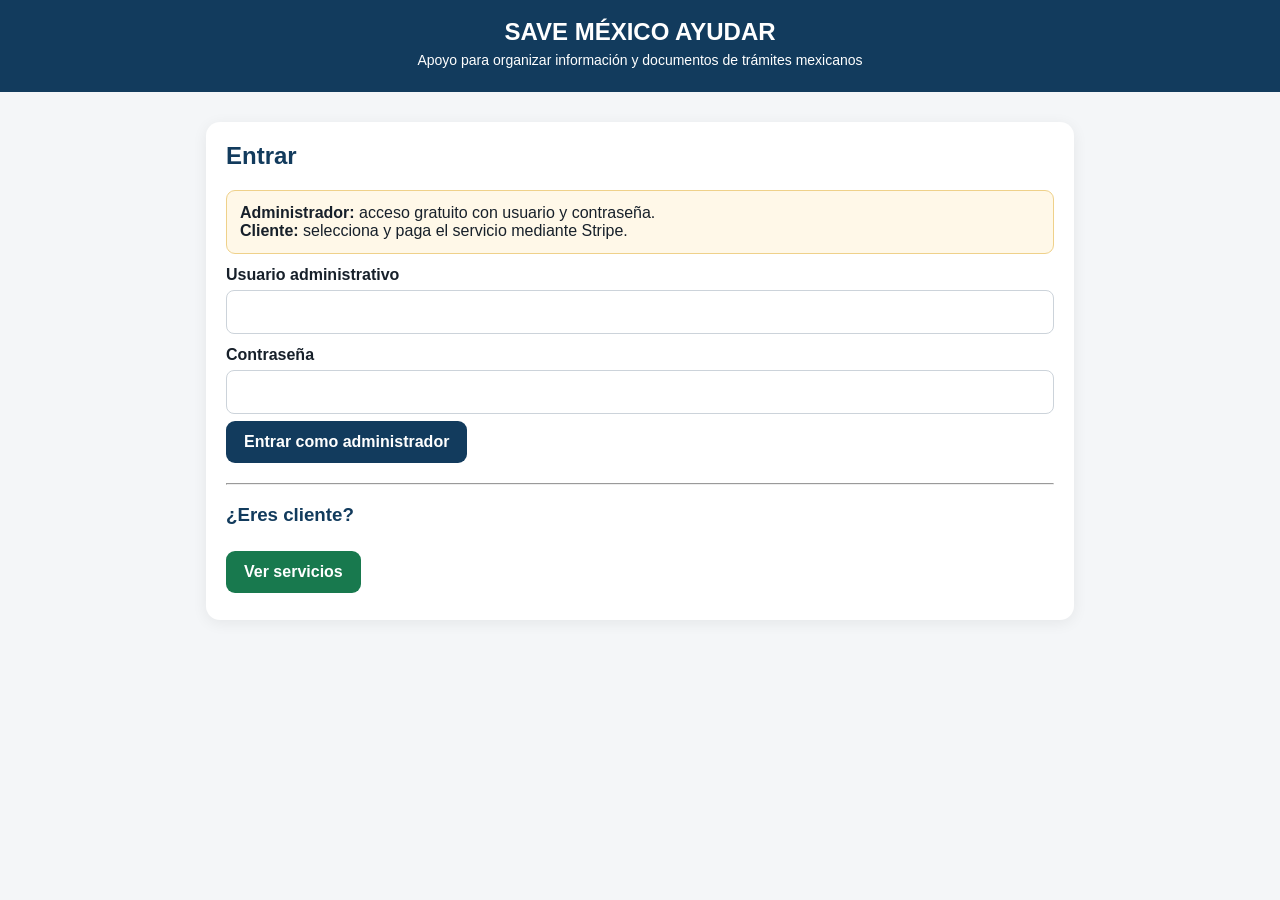
==== commit aaa7f957: "Update index.html" ====
--- a/index.html
+++ b/index.html
@@ -5,1294 +5,324 @@
 <meta name="viewport" content="width=device-width,initial-scale=1">
 <title>SAVE MÉXICO AYUDAR</title>
 <style>
-*{box-sizing:border-box}
-body{margin:0;background:#f4f6f8;color:#17202a;font-family:Arial,sans-serif}
-header{background:#123b5d;color:#fff;padding:18px;text-align:center}
-header h1{margin:0;font-size:24px}
-header p{margin:6px 0 0;font-size:14px}
-main{max-width:900px;margin:auto;padding:18px}
-.card{background:#fff;border-radius:14px;padding:22px;margin:16px 0;box-shadow:0 3px 15px #0001}
-h2{margin-top:0;color:#123b5d}
-h3{color:#123b5d}
-label{display:block;font-weight:bold;margin:13px 0 6px}
-input,select,textarea{width:100%;padding:12px;border:1px solid #ccd3da;border-radius:8px;font-size:16px}
-textarea{min-height:100px;resize:vertical}
-button{border:0;border-radius:9px;padding:12px 18px;font-size:16px;font-weight:bold;cursor:pointer;background:#123b5d;color:#fff;margin:7px 4px 7px 0}
-button:hover{opacity:.9}
-button.secondary{background:#68737d}
-button.success{background:#18794e}
-button.warn{background:#b66a00}
-button.danger{background:#a52626}
-.hidden{display:none!important}
-.center{text-align:center}
-.small{font-size:13px;color:#66717a}
-.error{color:#a52626;font-weight:bold}
-.ok{color:#18794e;font-weight:bold}
-.planbox{display:grid;grid-template-columns:repeat(3,1fr);gap:14px}
-.plan{border:2px solid #d7dde2;border-radius:12px;padding:18px;text-align:center}
-.plan.active{border-color:#123b5d}
-.price{font-size:28px;font-weight:bold;margin:12px}
-.step{display:none}
-.step.active{display:block}
-.progress{display:flex;gap:5px;margin-bottom:20px}
-.progress span{flex:1;height:7px;background:#d9dfe4;border-radius:8px}
-.progress span.on{background:#123b5d}
-.checks label{font-weight:normal;background:#f5f7f8;padding:10px;border-radius:7px}
-.result{background:#eef8f2;border:1px solid #b9dfc8;border-radius:10px;padding:15px}
-.notice{background:#fff8e8;border:1px solid #efd18a;padding:13px;border-radius:9px}
-#loading{position:fixed;inset:0;background:#0008;color:#fff;display:none;align-items:center;justify-content:center;z-index:99;font-size:20px}
-@media(max-width:700px){.planbox{grid-template-columns:1fr}.card{padding:16px}header h1{font-size:21px}}
+*{box-sizing:border-box}body{margin:0;background:#f4f6f8;color:#17202a;font-family:Arial,sans-serif}header{background:#123b5d;color:white;text-align:center;padding:18px}header h1{margin:0;font-size:24px}header p{margin:6px 0;font-size:14px}main{max-width:900px;margin:auto;padding:16px}.card{background:white;border-radius:14px;padding:20px;margin:14px 0;box-shadow:0 3px 15px #0001}h2{margin-top:0;color:#123b5d}h3{color:#123b5d}label{display:block;font-weight:bold;margin:12px 0 6px}input,select,textarea{width:100%;padding:12px;border:1px solid #ccd3da;border-radius:8px;font-size:16px}textarea{min-height:100px;resize:vertical}button{border:0;border-radius:9px;padding:12px 18px;font-size:16px;font-weight:bold;cursor:pointer;background:#123b5d;color:white;margin:7px 4px 7px 0}button:hover{opacity:.9}.secondary{background:#68737d}.success{background:#18794e}.danger{background:#a52626}.hidden{display:none!important}.small{font-size:13px;color:#66717a}.error{color:#a52626;font-weight:bold}.ok{color:#18794e;font-weight:bold}.center{text-align:center}.plans{display:grid;grid-template-columns:repeat(3,1fr);gap:12px}.plan{border:2px solid #d7dde2;border-radius:12px;padding:17px;text-align:center}.price{font-size:27px;font-weight:bold;margin:10px}.progress{display:flex;gap:5px;margin-bottom:20px}.progress span{height:7px;flex:1;background:#d9dfe4;border-radius:8px}.progress span.on{background:#123b5d}.step{display:none}.step.active{display:block}.checks label{font-weight:normal;background:#f5f7f8;padding:10px;border-radius:7px}.notice{background:#fff8e8;border:1px solid #efd18a;padding:13px;border-radius:9px}.result{background:#eef8f2;border:1px solid #b9dfc8;border-radius:10px;padding:15px}#loading{position:fixed;inset:0;background:#0008;color:white;display:none;align-items:center;justify-content:center;z-index:99;font-size:20px}@media(max-width:700px){.plans{grid-template-columns:1fr}.card{padding:16px}}
 </style>
 </head>
-
 <body>
-
 <div id="loading">Procesando...</div>
-
-<header>
-<h1>SAVE MÉXICO AYUDAR</h1>
-<p>Apoyo para organizar información y documentos de trámites mexicanos</p>
-</header>
-
+<header><h1>SAVE MÉXICO AYUDAR</h1><p>Apoyo para organizar información y documentos de trámites mexicanos</p></header>
 <main>
-
-<!-- =====================================================
-     ACCESO
-====================================================== -->
 
 <section id="acceso" class="card">
 <h2>Entrar</h2>
-
-<div class="notice">
-<strong>¿Ya tienes acceso?</strong><br>
-Si eres administrador, entra gratuitamente con tus credenciales.
-Si eres cliente, selecciona primero el servicio que deseas contratar.
-</div>
-
-<label>Usuario administrativo</label>
-<input id="adminUser" autocomplete="username">
-
-<label>Contraseña</label>
-<input id="adminPass" type="password" autocomplete="current-password">
-
+<div class="notice"><b>Administrador:</b> acceso gratuito con usuario y contraseña.<br><b>Cliente:</b> selecciona y paga el servicio mediante Stripe.</div>
+<label>Usuario administrativo</label><input id="adminUser" autocomplete="username">
+<label>Contraseña</label><input id="adminPass" type="password" autocomplete="current-password">
 <button onclick="loginAdmin()">Entrar como administrador</button>
-
 <p id="loginMsg" class="small"></p>
-
 <hr>
-
 <h3>¿Eres cliente?</h3>
-<p class="small">
-Selecciona el servicio que necesitas y continúa con Stripe.
-</p>
-
-<button class="success" onclick="mostrarPlanes()">
-Ver servicios
-</button>
+<button class="success" onclick="mostrarPlanes()">Ver servicios</button>
 </section>
 
-
-<!-- =====================================================
-     PLANES
-====================================================== -->
-
 <section id="planes" class="card hidden">
-
 <h2>Selecciona tu servicio</h2>
-
-<p class="small">
-El pago se procesa directamente mediante Stripe.
-SAVE MÉXICO AYUDAR no guarda los datos de tu tarjeta.
-</p>
-
-<div class="planbox">
-
-<div class="plan" id="planDaily">
-<h3>Servicio individual</h3>
-<div class="price">$35.99</div>
-<p>Preparación de un servicio.</p>
-<button onclick="pagar('daily')">Contratar</button>
-</div>
-
-<div class="plan" id="planMonthly">
-<h3>Servicio mensual</h3>
-<div class="price">$69.99</div>
-<p>Acceso durante el período mensual contratado.</p>
-<button onclick="pagar('monthly')">Contratar</button>
-</div>
-
-<div class="plan" id="planAnnual">
-<h3>Servicio anual</h3>
-<div class="price">$300.00</div>
-<p>Acceso durante el período anual contratado.</p>
-<button onclick="pagar('annual')">Contratar</button>
-</div>
-
-</div>
-
-<button class="secondary" onclick="volverAcceso()">Volver</button>
-
+<p class="small">El pago se procesa mediante Stripe. No guardamos los datos de tu tarjeta.</p>
+<div class="plans">
+<div class="plan"><h3>Servicio individual</h3><div class="price">$35.99</div><p>Un servicio.</p><button onclick="pagar('daily')">Contratar</button></div>
+<div class="plan"><h3>Servicio mensual</h3><div class="price">$69.99</div><p>Acceso mensual.</p><button onclick="pagar('monthly')">Contratar</button></div>
+<div class="plan"><h3>Servicio anual</h3><div class="price">$300.00</div><p>Acceso anual.</p><button onclick="pagar('annual')">Contratar</button></div>
+</div>
+<button class="secondary" onclick="volver()">Volver</button>
 <p id="stripeMsg" class="small"></p>
-
 </section>
 
-
-<!-- =====================================================
-     TRÁMITE
-====================================================== -->
-
 <section id="app" class="hidden">
-
 <div class="card">
-
-<div class="progress">
-<span id="p1"></span>
-<span id="p2"></span>
-<span id="p3"></span>
-<span id="p4"></span>
-<span id="p5"></span>
-<span id="p6"></span>
-<span id="p7"></span>
-</div>
-
-
-<!-- 1 -->
+<div class="progress"><span id="p1"></span><span id="p2"></span><span id="p3"></span><span id="p4"></span><span id="p5"></span><span id="p6"></span><span id="p7"></span></div>
 
 <div id="s1" class="step active">
-
 <h2>1. ¿Qué trámite necesitas?</h2>
-
 <label>Trámite</label>
-
 <select id="tramite">
 <option value="">Selecciona una opción</option>
-<option value="Pasaporte">Pasaporte mexicano</option>
-<option value="Matrícula Consular">Matrícula consular</option>
-<option value="INE">Credencial para votar INE</option>
-<option value="Registro Civil">Registro Civil</option>
-<option value="Actas">Actas mexicanas</option>
-<option value="Poder Notarial">Poder notarial</option>
+<option>Pasaporte</option><option>Matrícula Consular</option><option>INE</option><option>Registro Civil</option><option>Actas</option><option>Poder Notarial</option>
 </select>
-
-<button onclick="siguiente(1)">Continuar</button>
-
-</div>
-
-
-<!-- 2 -->
+<button onclick="next(1)">Continuar</button>
+</div>
 
 <div id="s2" class="step">
-
 <h2>2. ¿Tienes documentos?</h2>
-
-<p>
-Puedes continuar aunque todavía no tengas todos.
-</p>
-
 <select id="tipoDocumento">
-<option value="">Selecciona</option>
-<option value="pdf">Tengo un PDF</option>
-<option value="foto">Tengo fotografías</option>
-<option value="ninguno">No tengo documentos ahora</option>
+<option value="">Selecciona</option><option value="pdf">Tengo un PDF</option><option value="foto">Tengo fotografías</option><option value="ninguno">No tengo documentos ahora</option>
 </select>
-
 <div id="pdfArea" class="hidden">
-
-<label>Subir PDF</label>
-<input id="pdfFile" type="file" accept=".pdf">
-
-<button class="secondary" onclick="extraerPDF()">
-Revisar PDF
-</button>
-
-<p id="pdfMsg" class="small"></p>
-
-</div>
-
-<button class="secondary" onclick="anterior(2)">Atrás</button>
-<button onclick="siguiente(2)">Continuar</button>
-
-</div>
-
-
-<!-- 3 -->
+<label>Subir PDF</label><input id="pdfFile" type="file" accept=".pdf">
+<button class="secondary" onclick="extraerPDF()">Revisar PDF</button><p id="pdfMsg" class="small"></p>
+</div>
+<button class="secondary" onclick="back(2)">Atrás</button><button onclick="next(2)">Continuar</button>
+</div>
 
 <div id="s3" class="step">
-
-<h2>3. Tus documentos</h2>
-
-<p class="small">
-Marca los documentos que ya tienes.
-</p>
-
+<h2>3. Documentos que tienes</h2>
+<p class="small">Marca los documentos que ya tienes.</p>
 <div id="docs" class="checks"></div>
-
-<button class="secondary" onclick="anterior(3)">Atrás</button>
-<button onclick="siguiente(3)">Continuar</button>
-
-</div>
-
-
-<!-- 4 -->
+<button class="secondary" onclick="back(3)">Atrás</button><button onclick="next(3)">Continuar</button>
+</div>
 
 <div id="s4" class="step">
-
-<h2>4. Tus datos personales</h2>
-
-<label>Primer nombre</label>
-<input id="primerNombre">
-
-<label>Segundo nombre</label>
-<input id="segundoNombre">
-
-<label>Primer apellido</label>
-<input id="primerApellido">
-
-<label>Segundo apellido</label>
-<input id="segundoApellido">
-
-<label>Fecha de nacimiento</label>
-<input id="fechaNacimiento" type="date">
-
-<label>Lugar de nacimiento</label>
-<input id="lugarNacimiento" placeholder="Ciudad, Estado, México">
-
-<label>Dirección en Estados Unidos</label>
-<input id="direccionUSA">
-
-<label>Teléfono</label>
-<input id="telefono" type="tel">
-
-<button class="secondary" onclick="anterior(4)">Atrás</button>
-<button onclick="siguiente(4)">Continuar</button>
-
-</div>
-
-
-<!-- 5 -->
+<h2>4. Tus datos</h2>
+<label>Primer nombre</label><input id="primerNombre">
+<label>Segundo nombre</label><input id="segundoNombre">
+<label>Primer apellido</label><input id="primerApellido">
+<label>Segundo apellido</label><input id="segundoApellido">
+<label>Fecha de nacimiento</label><input id="fechaNacimiento" type="date">
+<label>Lugar de nacimiento</label><input id="lugarNacimiento" placeholder="Ciudad, Estado, México">
+<label>Dirección en Estados Unidos</label><input id="direccionUSA">
+<label>Teléfono</label><input id="telefono" type="tel">
+<button class="secondary" onclick="back(4)">Atrás</button><button onclick="next(4)">Continuar</button>
+</div>
 
 <div id="s5" class="step">
-
-<h2>5. ¿Qué documentos te faltan?</h2>
-
-<p class="small">
-Marca únicamente los documentos que todavía no tienes.
-</p>
-
+<h2>5. Documentos que faltan</h2>
 <div id="faltantes" class="checks"></div>
-
-<label>Consulado, si ya lo conoces</label>
-<input id="consulado">
-
-<label>Fecha de cita, si ya tienes una</label>
-<input id="cita">
-
-<button class="secondary" onclick="anterior(5)">Atrás</button>
-<button onclick="siguiente(5)">Continuar</button>
-
-</div>
-
-
-<!-- 6 -->
+<label>Consulado, si lo conoces</label><input id="consulado">
+<label>Fecha de cita, si tienes</label><input id="cita">
+<button class="secondary" onclick="back(5)">Atrás</button><button onclick="next(5)">Continuar</button>
+</div>
 
 <div id="s6" class="step">
-
 <h2>6. Información adicional</h2>
-
-<label>Información adicional</label>
-<textarea id="extra1" placeholder="Escribe aquí cualquier dato que quieras incluir"></textarea>
-
-<label>Otra información</label>
-<textarea id="extra2" placeholder="Opcional"></textarea>
-
-<div class="notice">
-Revisa tus datos antes de generar la guía.
-</div>
-
-<button class="secondary" onclick="anterior(6)">Atrás</button>
-<button onclick="crearRevision()">Revisar</button>
-
-</div>
-
-
-<!-- 7 -->
+<label>Información adicional</label><textarea id="extra1"></textarea>
+<label>Otra información</label><textarea id="extra2"></textarea>
+<div class="notice">Revisa tus datos antes de generar la guía.</div>
+<button class="secondary" onclick="back(6)">Atrás</button><button onclick="revision()">Revisar</button>
+</div>
 
 <div id="s7" class="step">
-
 <h2>7. Revisa tu información</h2>
-
-<div id="revision"></div>
-
-<button class="secondary" onclick="anterior(7)">Modificar</button>
-<button class="success" onclick="generar()">Generar mi guía</button>
-
-</div>
-
-</div>
-
-
-<!-- RESULTADO -->
+<div id="revisionBox"></div>
+<button class="secondary" onclick="back(7)">Modificar</button><button class="success" onclick="generar()">Generar mi guía</button>
+</div>
+</div>
 
 <div id="resultado" class="card hidden">
-
 <h2>Tu guía está lista</h2>
-
-<div class="result">
-
-<p>
-La guía fue generada correctamente.
-</p>
-
-<button class="success" onclick="abrirPDF()">
-Abrir / descargar PDF
-</button>
-
-</div>
-
+<div class="result"><p>La guía fue generada correctamente.</p><button class="success" onclick="abrirPDF()">Abrir / descargar PDF</button></div>
 <hr>
-
 <h3>¿Cómo terminó tu trámite?</h3>
-
-<select id="resultadoTramite">
-<option value="">Selecciona</option>
-<option value="completado">Completado</option>
-<option value="pendiente">Pendiente</option>
-<option value="no_completado">No completado</option>
-</select>
-
+<select id="resultadoTramite"><option value="">Selecciona</option><option value="completado">Completado</option><option value="pendiente">Pendiente</option><option value="no_completado">No completado</option></select>
 <textarea id="comentarioResultado" placeholder="Comentario opcional"></textarea>
-
-<button onclick="guardarResultado()">
-Guardar resultado
-</button>
-
-<button class="secondary" onclick="nuevaSolicitud()">
-Nuevo trámite
-</button>
-
-</div>
-
+<button onclick="guardarResultado()">Guardar resultado</button><button class="secondary" onclick="nuevo()">Nuevo trámite</button>
+</div>
 </section>
 
-
-<!-- =====================================================
-     AYUDA
-====================================================== -->
-
 <section id="ayuda" class="card hidden">
-
 <h2>¿Tienes una pregunta?</h2>
-
-<textarea id="pregunta" placeholder="Escribe tu pregunta de forma sencilla"></textarea>
-
+<textarea id="pregunta" placeholder="Escribe tu pregunta"></textarea>
 <button onclick="preguntar()">Preguntar</button>
-
 <div id="respuesta" class="result hidden"></div>
-
 </section>
-
 </main>
 
-
 <script>
-let auth="";
-let archivo="";
-let datosExtraidos=[];
-let paso=1;
-let tramiteActual="";
+let auth="",archivo="",paso=1,tramiteActual="",datosExtraidos=[],datos=null;
 
 const documentos={
-"Pasaporte":[
-"Acta de nacimiento mexicana",
-"Identificación oficial",
-"Pasaporte anterior",
-"Comprobante de domicilio",
-"Fotografías"
-],
-"Matrícula Consular":[
-"Acta de nacimiento",
-"Identificación oficial",
-"Comprobante de domicilio"
-],
-"INE":[
-"Acta de nacimiento",
-"Identificación",
-"Comprobante de domicilio"
-],
-"Registro Civil":[
-"Acta o documento relacionado",
-"Identificación oficial",
-"Documentos de apoyo"
-],
-"Actas":[
-"Datos del acta",
-"Identificación",
-"Documentos de apoyo"
-],
-"Poder Notarial":[
-"Identificación",
-"Datos del poder",
-"Documentos relacionados"
-]
+"Pasaporte":["Acta de nacimiento mexicana","Identificación oficial","Pasaporte anterior","Comprobante de domicilio","Fotografías"],
+"Matrícula Consular":["Acta de nacimiento","Identificación oficial","Comprobante de domicilio"],
+"INE":["Acta de nacimiento","Identificación","Comprobante de domicilio"],
+"Registro Civil":["Acta o documento relacionado","Identificación oficial","Documentos de apoyo"],
+"Actas":["Datos del acta","Identificación","Documentos de apoyo"],
+"Poder Notarial":["Identificación","Datos del poder","Documentos relacionados"]
 };
 
-const sleep=ms=>new Promise(r=>setTimeout(r,ms));
-
-function loading(v){
-document.getElementById("loading").style.display=v?"flex":"none";
-}
-
-function mostrar(id){
-document.querySelectorAll("#acceso,#planes,#app,#ayuda,#resultado")
-.forEach(x=>x.classList.add("hidden"));
-document.getElementById(id).classList.remove("hidden");
-}
-
-function mostrarPlanes(){
-mostrar("planes");
-}
-
-function volverAcceso(){
-mostrar("acceso");
-}
-
-function setMsg(id,text,ok=false){
-const e=document.getElementById(id);
-e.textContent=text;
-e.className=ok?"ok":"small error";
-}
+const $=id=>document.getElementById(id);
+const val=id=>$(id).value.trim();
+const esc=s=>String(s??"").replace(/&/g,"&amp;").replace(/</g,"&lt;").replace(/>/g,"&gt;").replace(/"/g,"&quot;").replace(/'/g,"&#039;");
+const load=v=>$("loading").style.display=v?"flex":"none";
+
+function mostrar(id){["acceso","planes","app"].forEach(x=>$(x).classList.add("hidden"));$(id).classList.remove("hidden")}
+function mostrarPlanes(){mostrar("planes")}
+function volver(){mostrar("acceso")}
+function msg(id,t,ok=false){$(id).textContent=t;$(id).className=ok?"ok":"small error"}
 
 async function loginAdmin(){
-
-const u=document.getElementById("adminUser").value.trim();
-const p=document.getElementById("adminPass").value;
-
-if(!u||!p){
-setMsg("loginMsg","Escribe usuario y contraseña.");
-return;
-}
-
-loading(true);
-
-try{
-
+const u=val("adminUser"),p=$("adminPass").value;
+if(!u||!p)return msg("loginMsg","Escribe usuario y contraseña.");
+load(true);
+try{
 const token=btoa(unescape(encodeURIComponent(u+":"+p)));
-
-const r=await fetch("/api/admin-login",{
-method:"POST",
-headers:{
-"Authorization":"Basic "+token
-}
-});
-
-if(!r.ok){
-throw new Error("Credenciales incorrectas.");
-}
-
-auth="Basic "+token;
-
-sessionStorage.setItem("save_admin_auth",auth);
-
-setMsg("loginMsg","Acceso autorizado.",true);
-
-await sleep(400);
-
-iniciarApp();
-
-}catch(e){
-setMsg("loginMsg",e.message||"No fue posible entrar.");
-}finally{
-loading(false);
-}
-}
-
-function recuperarAdmin(){
-const a=sessionStorage.getItem("save_admin_auth");
-
-if(a){
-auth=a;
-}
+const r=await fetch("/api/admin-login",{method:"POST",headers:{Authorization:"Basic "+token}});
+if(!r.ok)throw Error("Credenciales incorrectas.");
+auth="Basic "+token;sessionStorage.setItem("save_admin_auth",auth);
+iniciar();
+}catch(e){msg("loginMsg",e.message)}finally{load(false)}
 }
 
 async function pagar(plan){
-
-const msg=document.getElementById("stripeMsg");
-
-msg.textContent="";
-
-loading(true);
-
-try{
-
-const r=await fetch("/api/create-checkout-session",{
-method:"POST",
-headers:{
-"Content-Type":"application/json"
-},
-body:JSON.stringify({
-plan:plan
-})
-});
-
+load(true);
+try{
+const r=await fetch("/api/create-checkout-session",{method:"POST",headers:{"Content-Type":"application/json"},body:JSON.stringify({plan})});
 const j=await r.json();
-
-if(!r.ok){
-throw new Error(j.detail||"No fue posible iniciar el pago.");
-}
-
-if(!j.checkout_url){
-throw new Error("Stripe no devolvió una dirección de pago.");
-}
-
-sessionStorage.setItem(
-"save_selected_plan",
-plan
-);
-
-sessionStorage.setItem(
-"save_checkout_session",
-j.session_id||""
-);
-
-window.location.href=j.checkout_url;
-
-}catch(e){
-
-msg.textContent=e.message||"Error con Stripe.";
-
-}finally{
-
-loading(false);
-
-}
-}
-
-async function comprobarPago(){
-
-const params=new URLSearchParams(
-window.location.search
-);
-
-const success=params.get("success");
-const session=params.get("session_id");
-
-if(!success||!session)return false;
-
-loading(true);
-
-try{
-
-const r=await fetch(
-"/api/verify-payment?session_id="+
-encodeURIComponent(session)
-);
-
+if(!r.ok)throw Error(j.detail||"No fue posible iniciar el pago.");
+if(!j.checkout_url)throw Error("Stripe no devolvió la dirección de pago.");
+sessionStorage.setItem("save_plan",plan);
+location.href=j.checkout_url;
+}catch(e){msg("stripeMsg",e.message)}finally{load(false)}
+}
+
+async function verificarPago(){
+const q=new URLSearchParams(location.search),sid=q.get("session_id");
+if(q.get("success")!=="true"||!sid)return false;
+load(true);
+try{
+const r=await fetch("/api/verify-payment?session_id="+encodeURIComponent(sid));
 const j=await r.json();
-
-if(!r.ok||!j.active){
-alert(
-"El pago todavía no aparece como confirmado."
-);
-return false;
-}
-
-sessionStorage.setItem(
-"save_customer_email",
-j.email||""
-);
-
-sessionStorage.setItem(
-"save_paid",
-"true"
-);
-
-sessionStorage.setItem(
-"save_payment_session",
-j.session_id||session
-);
-
-window.history.replaceState(
-{},
-document.title,
-window.location.pathname
-);
-
-alert(
-"Pago confirmado. Tu acceso fue verificado."
-);
-
+if(!r.ok||!j.active)throw Error("El pago no aparece confirmado.");
+sessionStorage.setItem("save_paid","true");
+history.replaceState({},document.title,location.pathname);
+mostrar("app");$("ayuda").classList.remove("hidden");
+alert("Pago confirmado. Ya tienes acceso.");
 return true;
-
-}catch(e){
-
-alert(
-"No fue posible verificar el pago."
-);
-
-return false;
-
-}finally{
-
-loading(false);
-
-}
-}
-
-function iniciarApp(){
-
-mostrar("app");
-
-document.getElementById("ayuda")
-.classList.remove("hidden");
-
-mostrarPaso(1);
-
-}
-
+}catch(e){alert(e.message);return false}finally{load(false)}
+}
+
+function iniciar(){mostrar("app");$("ayuda").classList.remove("hidden");mostrarPaso(1)}
 function mostrarPaso(n){
-
 paso=n;
-
-document.querySelectorAll(".step")
-.forEach(x=>x.classList.remove("active"));
-
-const s=document.getElementById("s"+n);
-
-if(s)s.classList.add("active");
-
-for(let i=1;i<=7;i++){
-
-const p=document.getElementById("p"+i);
-
-if(p)p.classList.toggle(
-"on",
-i<=n
-);
-
-}
-
-window.scrollTo({
-top:0,
-behavior:"smooth"
-});
-
-}
-
-function siguiente(n){
-
-if(n===1){
-
-tramiteActual=
-document.getElementById("tramite").value;
-
-if(!tramiteActual){
-alert("Selecciona el trámite.");
-return;
-}
-
-construirDocumentos();
-
-}
-
-if(n===2){
-
-const tipo=
-document.getElementById("tipoDocumento").value;
-
-if(!tipo){
-alert("Selecciona una opción.");
-return;
-}
-
-}
-
+document.querySelectorAll(".step").forEach(x=>x.classList.remove("active"));
+$("s"+n).classList.add("active");
+for(let i=1;i<=7;i++)$("p"+i).classList.toggle("on",i<=n);
+scrollTo({top:0,behavior:"smooth"});
+}
+function next(n){
+if(n===1){tramiteActual=val("tramite");if(!tramiteActual)return alert("Selecciona el trámite.");crearDocs()}
+if(n===2&&!val("tipoDocumento"))return alert("Selecciona una opción.");
 if(n===4){
-
-if(!document.getElementById("primerNombre").value.trim()){
-alert("Escribe tu primer nombre.");
-return;
-}
-
-if(!document.getElementById("primerApellido").value.trim()){
-alert("Escribe tu primer apellido.");
-return;
-}
-
-if(!document.getElementById("fechaNacimiento").value){
-alert("Indica tu fecha de nacimiento.");
-return;
-}
-
-if(!document.getElementById("lugarNacimiento").value.trim()){
-alert("Indica tu lugar de nacimiento.");
-return;
-}
-
-}
-
-mostrarPaso(n+1);
-
-}
-
-function anterior(n){
-mostrarPaso(Math.max(1,n-1));
-}
-
-function construirDocumentos(){
-
-const lista=documentumentosSeguro();
-
-let html="";
-
-lista.forEach((d,i)=>{
-
-html+=`
-<label>
-<input type="checkbox"
-data-doc="${esc(d)}"
-id="doc${i}">
-${esc(d)}
-</label>`;
-
-});
-
-document.getElementById("docs").innerHTML=html;
-
-let faltantes="";
-
-lista.forEach((d,i)=>{
-
-faltantes+=`
-<label>
-<input type="checkbox"
-data-miss="${esc(d)}"
-id="miss${i}">
-${esc(d)}
-</label>`;
-
-});
-
-document.getElementById("faltantes").innerHTML=faltantes;
-
-}
-
-function documentumentosSeguro(){
-
-return documentos[tramiteActual]||
-[
-"Identificación",
-"Acta de nacimiento",
-"Comprobante de domicilio",
-"Documento relacionado con el trámite"
-];
-
-}
-
-function esc(v){
-
-return String(v)
-.replace(/&/g,"&amp;")
-.replace(/</g,"&lt;")
-.replace(/>/g,"&gt;")
-.replace(/"/g,"&quot;")
-.replace(/'/g,"&#039;");
-
-}
-
-document.getElementById("tipoDocumento")
-.addEventListener("change",function(){
-
-document.getElementById("pdfArea")
-.classList.toggle(
-"hidden",
-this.value!=="pdf"
-);
-
-});
+if(!val("primerNombre"))return alert("Escribe tu primer nombre.");
+if(!val("primerApellido"))return alert("Escribe tu primer apellido.");
+if(!val("fechaNacimiento"))return alert("Indica tu fecha de nacimiento.");
+if(!val("lugarNacimiento"))return alert("Indica tu lugar de nacimiento.");
+}
+mostrarPaso(n+1)
+}
+function back(n){mostrarPaso(Math.max(1,n-1))}
+
+$("tipoDocumento").onchange=e=>$("pdfArea").classList.toggle("hidden",e.target.value!=="pdf");
+
+function crearDocs(){
+const list=documentos[tramiteActual]||["Identificación","Acta de nacimiento","Comprobante de domicilio","Documento relacionado con el trámite"];
+$("docs").innerHTML=list.map((x,i)=>`<label><input type="checkbox" data-doc="${esc(x)}"> ${esc(x)}</label>`).join("");
+$("faltantes").innerHTML=list.map(x=>`<label><input type="checkbox" data-miss="${esc(x)}"> ${esc(x)}</label>`).join("")
+}
 
 async function extraerPDF(){
-
-const file=document.getElementById("pdfFile").files[0];
-
-if(!file){
-setMsg("pdfMsg","Selecciona un PDF.");
-return;
-}
-
-const form=new FormData();
-
-form.append("archivo",file);
-
-loading(true);
-
-try{
-
-const r=await fetch(
-"/api/extraer-pdf",
-{
-method:"POST",
-headers:{
-"Authorization":auth
-},
-body:form
-}
-);
-
+const f=$("pdfFile").files[0];
+if(!f)return msg("pdfMsg","Selecciona un PDF.");
+const form=new FormData();form.append("archivo",f);load(true);
+try{
+const r=await fetch("/api/extraer-pdf",{method:"POST",body:form});
 const j=await r.json();
-
-if(!r.ok){
-throw new Error(j.detail||"No se pudo leer el PDF.");
-}
-
-datosExtraidos=[{
-nombre:file.name,
-texto:j.texto||""
-}];
-
-setMsg(
-"pdfMsg",
-"PDF revisado correctamente.",
-true
-);
-
-}catch(e){
-
-setMsg(
-"pdfMsg",
-e.message||"No se pudo leer el PDF."
-);
-
-}finally{
-
-loading(false);
-
-}
-
-}
-
-function crearRevision(){
-
-const disponibles=[
-...document.querySelectorAll(
-"[data-doc]:checked"
-)
-].map(x=>x.dataset.doc);
-
-const faltantes=[
-...document.querySelectorAll(
-"[data-miss]:checked"
-)
-].map(x=>x.dataset.miss);
-
-const fecha=document.getElementById(
-"fechaNacimiento"
-).value;
-
-const fechaVisible=fecha?
-fecha.split("-").reverse().join("/"):
-"";
-
-const obj={
+if(!r.ok)throw Error(j.detail||"No se pudo leer el PDF.");
+datosExtraidos=[{nombre:f.name,texto:j.texto||""}];
+msg("pdfMsg","PDF revisado correctamente.",true)
+}catch(e){msg("pdfMsg",e.message)}finally{load(false)}
+}
+
+function revision(){
+const tenidos=[...document.querySelectorAll("[data-doc]:checked")].map(x=>x.dataset.doc);
+const faltantes=[...document.querySelectorAll("[data-miss]:checked")].map(x=>x.dataset.miss);
+const f=val("fechaNacimiento");
+datos={
 categoria_tramite:tramiteActual,
 primer_nombre:val("primerNombre"),
 segundo_nombre:val("segundoNombre"),
 primer_apellido:val("primerApellido"),
 segundo_apellido:val("segundoApellido"),
-fecha_nacimiento:fechaVisible,
+fecha_nacimiento:f?f.split("-").reverse().join("/"):f,
 lugar_nacimiento:val("lugarNacimiento"),
 direccion_usa:val("direccionUSA"),
 telefono:val("telefono"),
 nacionalidad:"Mexicana",
 consulado:val("consulado"),
 cita:val("cita"),
-documentos_tenidos:disponibles,
+documentos_tenidos:tenidos,
 documentos_faltantes:faltantes,
 datos_extraidos:datosExtraidos,
+estado_posterior:"pendiente",
 extra_1:val("extra1"),
 extra_2:val("extra2"),
-estado_posterior:"pendiente",
 confirmado:false
 };
-
-window.datos=obj;
-
 let h="";
-
-h+=bloque("Trámite",obj.categoria_tramite);
-h+=bloque("Nombre",[
-obj.primer_nombre,
-obj.segundo_nombre,
-obj.primer_apellido,
-obj.segundo_apellido
-].filter(Boolean).join(" "));
-
-h+=bloque("Nacimiento",
-obj.fecha_nacimiento+
-" — "+
-obj.lugar_nacimiento
-);
-
-h+=bloque(
-"Dirección",
-obj.direccion_usa
-);
-
-h+=bloque(
-"Teléfono",
-obj.telefono
-);
-
-h+=bloque(
-"Documentos que tienes",
-obj.documentos_tenidos.length?
-obj.documentos_tenidos.join(", "):
-"Ninguno indicado"
-);
-
-h+=bloque(
-"Documentos que faltan",
-obj.documentos_faltantes.length?
-obj.documentos_faltantes.join(", "):
-"Ninguno indicado"
-);
-
-if(obj.consulado)
-h+=bloque("Consulado",obj.consulado);
-
-if(obj.cita)
-h+=bloque("Cita",obj.cita);
-
-if(obj.extra_1)
-h+=bloque("Información adicional",obj.extra_1);
-
-if(obj.extra_2)
-h+=bloque("Otra información",obj.extra_2);
-
-document.getElementById(
-"revision"
-).innerHTML=h;
-
-mostrarPaso(7);
-
-}
-
-function bloque(t,v){
-
-return `
-<div style="margin-bottom:14px">
-<strong>${esc(t)}</strong>
-<div>${esc(v||"No indicado")}</div>
-</div>`;
-
-}
-
-function val(id){
-
-return document.getElementById(id)
-.value
-.trim();
-
+const b=(a,v)=>`<div style="margin-bottom:13px"><b>${esc(a)}</b><div>${esc(v||"No indicado")}</div></div>`;
+h+=b("Trámite",datos.categoria_tramite);
+h+=b("Nombre",[datos.primer_nombre,datos.segundo_nombre,datos.primer_apellido,datos.segundo_apellido].filter(Boolean).join(" "));
+h+=b("Nacimiento",datos.fecha_nacimiento+" — "+datos.lugar_nacimiento);
+h+=b("Dirección",datos.direccion_usa);
+h+=b("Teléfono",datos.telefono);
+h+=b("Documentos que tienes",tenidos.join(", ")||"Ninguno indicado");
+h+=b("Documentos que faltan",faltantes.join(", ")||"Ninguno indicado");
+if(datos.consulado)h+=b("Consulado",datos.consulado);
+if(datos.cita)h+=b("Cita",datos.cita);
+if(datos.extra_1)h+=b("Información adicional",datos.extra_1);
+if(datos.extra_2)h+=b("Otra información",datos.extra_2);
+$("revisionBox").innerHTML=h;
+mostrarPaso(7)
 }
 
 async function generar(){
-
-if(!window.datos){
-alert("Primero revisa tus datos.");
-return;
-}
-
-if(!auth){
-
-alert(
-"Esta sesión no tiene autorización administrativa. "
-+"Si eres cliente, el pago debe ser verificado por el sistema."
-);
-
-return;
-
-}
-
-window.datos.confirmado=true;
-
-loading(true);
-
-try{
-
-const r=await fetch(
-"/api/generar-guia-consular",
-{
-method:"POST",
-headers:{
-"Authorization":auth,
-"Content-Type":"application/json"
-},
-body:JSON.stringify(window.datos)
-}
-);
-
+if(!datos)return alert("Primero revisa tus datos.");
+datos.confirmado=true;load(true);
+try{
+const r=await fetch("/api/generar-guia-consular",{method:"POST",headers:{"Content-Type":"application/json"},body:JSON.stringify(datos)});
 const j=await r.json();
-
-if(!r.ok){
-throw new Error(
-j.detail||"No se pudo generar la guía."
-);
-}
-
-archivo=j.archivo;
-
-document.getElementById(
-"resultado"
-).classList.remove("hidden");
-
-document.getElementById(
-"resultado"
-).scrollIntoView({
-behavior:"smooth"
+if(!r.ok)throw Error(j.detail||"No se pudo generar la guía.");
+archivo=j.archivo;$("resultado").classList.remove("hidden");$("resultado").scrollIntoView({behavior:"smooth"});
+}catch(e){alert(e.message)}finally{load(false)}
+}
+
+async function abrirPDF(){
+if(!archivo)return;
+load(true);
+try{
+const r=await fetch(archivo);
+if(!r.ok)throw Error("No se pudo abrir el PDF.");
+const u=URL.createObjectURL(await r.blob());
+open(u,"_blank");setTimeout(()=>URL.revokeObjectURL(u),60000)
+}catch(e){alert(e.message)}finally{load(false)}
+}
+
+async function guardarResultado(){
+const r0=val("resultadoTramite");
+if(!r0)return alert("Selecciona un resultado.");
+try{
+const r=await fetch("/api/resultado-tramite",{method:"POST",headers:{"Content-Type":"application/json"},body:JSON.stringify({categoria_tramite:tramiteActual,resultado:r0,comentario:val("comentarioResultado")})});
+const j=await r.json();if(!r.ok)throw Error(j.detail||"No se pudo guardar.");alert("Resultado guardado.")
+}catch(e){alert(e.message)}
+}
+
+async function preguntar(){
+const p=val("pregunta");
+if(!p)return alert("Escribe una pregunta.");
+load(true);
+try{
+const r=await fetch("/api/pregunta",{method:"POST",headers:{"Content-Type":"application/json"},body:JSON.stringify({pregunta:p,contexto:JSON.stringify(datos||{})})});
+const j=await r.json();if(!r.ok)throw Error(j.detail||"No hubo respuesta.");
+$("respuesta").classList.remove("hidden");$("respuesta").textContent=j.respuesta||"No recibimos respuesta."
+}catch(e){alert(e.message)}finally{load(false)}
+}
+
+function nuevo(){
+archivo="";datos=null;datosExtraidos=[];$("resultado").classList.add("hidden");mostrarPaso(1)
+}
+
+window.addEventListener("load",async()=>{
+auth=sessionStorage.getItem("save_admin_auth")||"";
+if(await verificarPago())return;
+if(auth)iniciar();
 });
-
-}catch(e){
-
-alert(
-e.message||
-"No se pudo generar la guía."
-);
-
-}finally{
-
-loading(false);
-
-}
-
-}
-
-async function abrirPDF(){
-
-if(!archivo)return;
-
-if(!auth){
-
-alert(
-"Esta descarga necesita una sesión autorizada."
-);
-
-return;
-
-}
-
-loading(true);
-
-try{
-
-const r=await fetch(
-archivo,
-{
-headers:{
-"Authorization":auth
-}
-}
-);
-
-if(!r.ok){
-throw new Error(
-"No se pudo abrir el PDF."
-);
-}
-
-const blob=await r.blob();
-
-const url=URL.createObjectURL(blob);
-
-window.open(
-url,
-"_blank"
-);
-
-setTimeout(
-()=>URL.revokeObjectURL(url),
-60000
-);
-
-}catch(e){
-
-alert(e.message);
-
-}finally{
-
-loading(false);
-
-}
-
-}
-
-async function guardarResultado(){
-
-const resultado=
-document.getElementById(
-"resultadoTramite"
-).value;
-
-if(!resultado){
-alert("Selecciona un resultado.");
-return;
-}
-
-try{
-
-const r=await fetch(
-"/api/resultado-tramite",
-{
-method:"POST",
-headers:{
-"Authorization":auth,
-"Content-Type":"application/json"
-},
-body:JSON.stringify({
-categoria_tramite:tramiteActual,
-resultado:resultado,
-comentario:
-document.getElementById(
-"comentarioResultado"
-).value
-})
-}
-);
-
-const j=await r.json();
-
-if(!r.ok){
-throw new Error(
-j.detail||"No se pudo guardar."
-);
-}
-
-alert("Resultado guardado.");
-
-}catch(e){
-
-alert(e.message);
-
-}
-
-}
-
-async function preguntar(){
-
-const pregunta=
-document.getElementById(
-"pregunta"
-).value.trim();
-
-if(!pregunta){
-alert("Escribe una pregunta.");
-return;
-}
-
-if(!auth){
-alert("Necesitas iniciar sesión.");
-return;
-}
-
-loading(true);
-
-try{
-
-const r=await fetch(
-"/api/pregunta",
-{
-method:"POST",
-headers:{
-"Authorization":auth,
-"Content-Type":"application/json"
-},
-body:JSON.stringify({
-pregunta:pregunta,
-contexto:JSON.stringify(
-window.datos||{}
-)
-})
-}
-);
-
-const j=await r.json();
-
-if(!r.ok){
-throw new Error(
-j.detail||"No hubo respuesta."
-);
-}
-
-const box=document.getElementById(
-"respuesta"
-);
-
-box.classList.remove("hidden");
-
-box.textContent=
-j.respuesta||
-"No recibimos respuesta.";
-
-}catch(e){
-
-alert(e.message);
-
-}finally{
-
-loading(false);
-
-}
-
-}
-
-function nuevaSolicitud(){
-
-archivo="";
-window.datos=null;
-datosExtraidos=[];
-
-document.getElementById(
-"resultado"
-).classList.add("hidden");
-
-document.getElementById(
-"ayuda"
-).classList.add("hidden");
-
-mostrarPaso(1);
-
-}
-
-window.addEventListener(
-"load",
-async()=>{
-
-recuperarAdmin();
-
-const pago=await comprobarPago();
-
-if(pago){
-
-/*
-  El pago ya fue confirmado por Stripe.
-  El backend actual todavía reserva la generación
-  para credenciales administrativas.
-*/
-mostrar("app");
-
-alert(
-"Pago confirmado. "
-+"Para la generación del documento, el backend actual "
-+"requiere autorización administrativa."
-);
-
-}else if(auth){
-
-iniciarApp();
-
-}
-
-}
-);
 </script>
-
 </body>
 </html>
